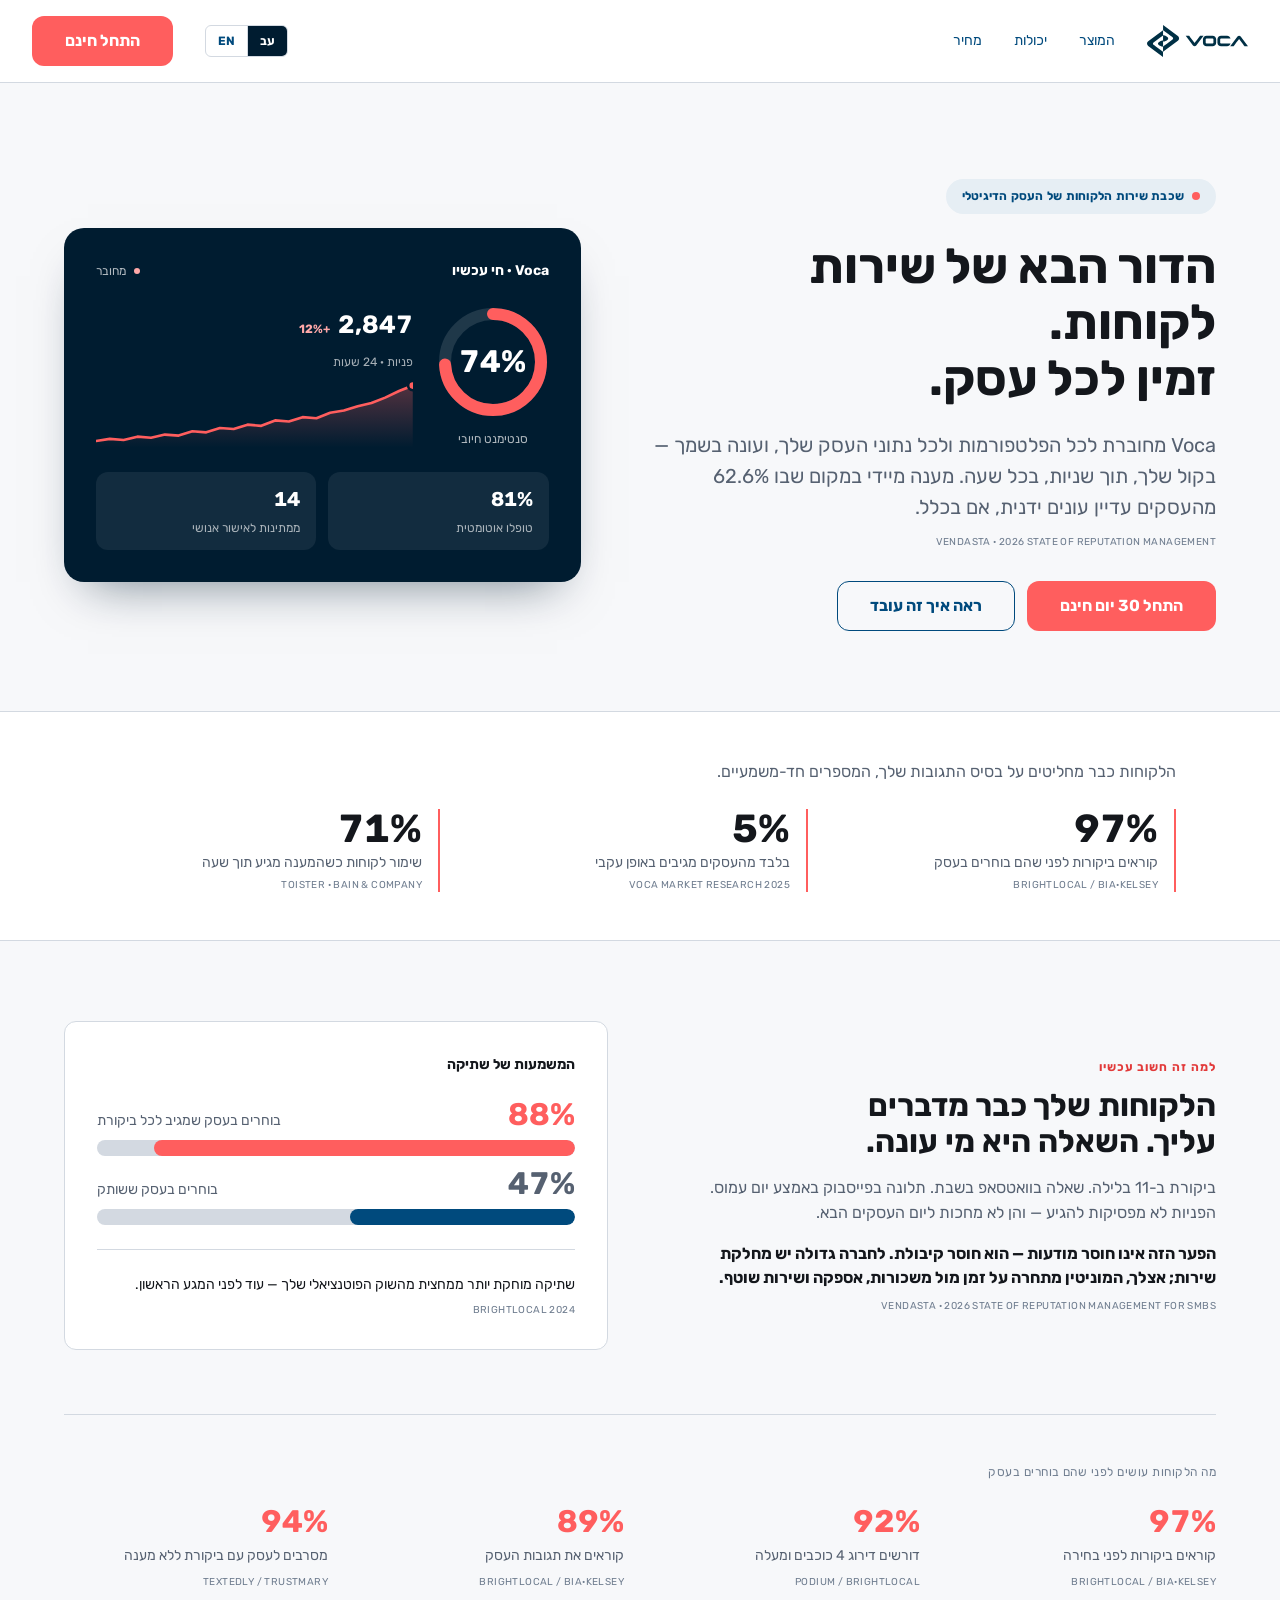
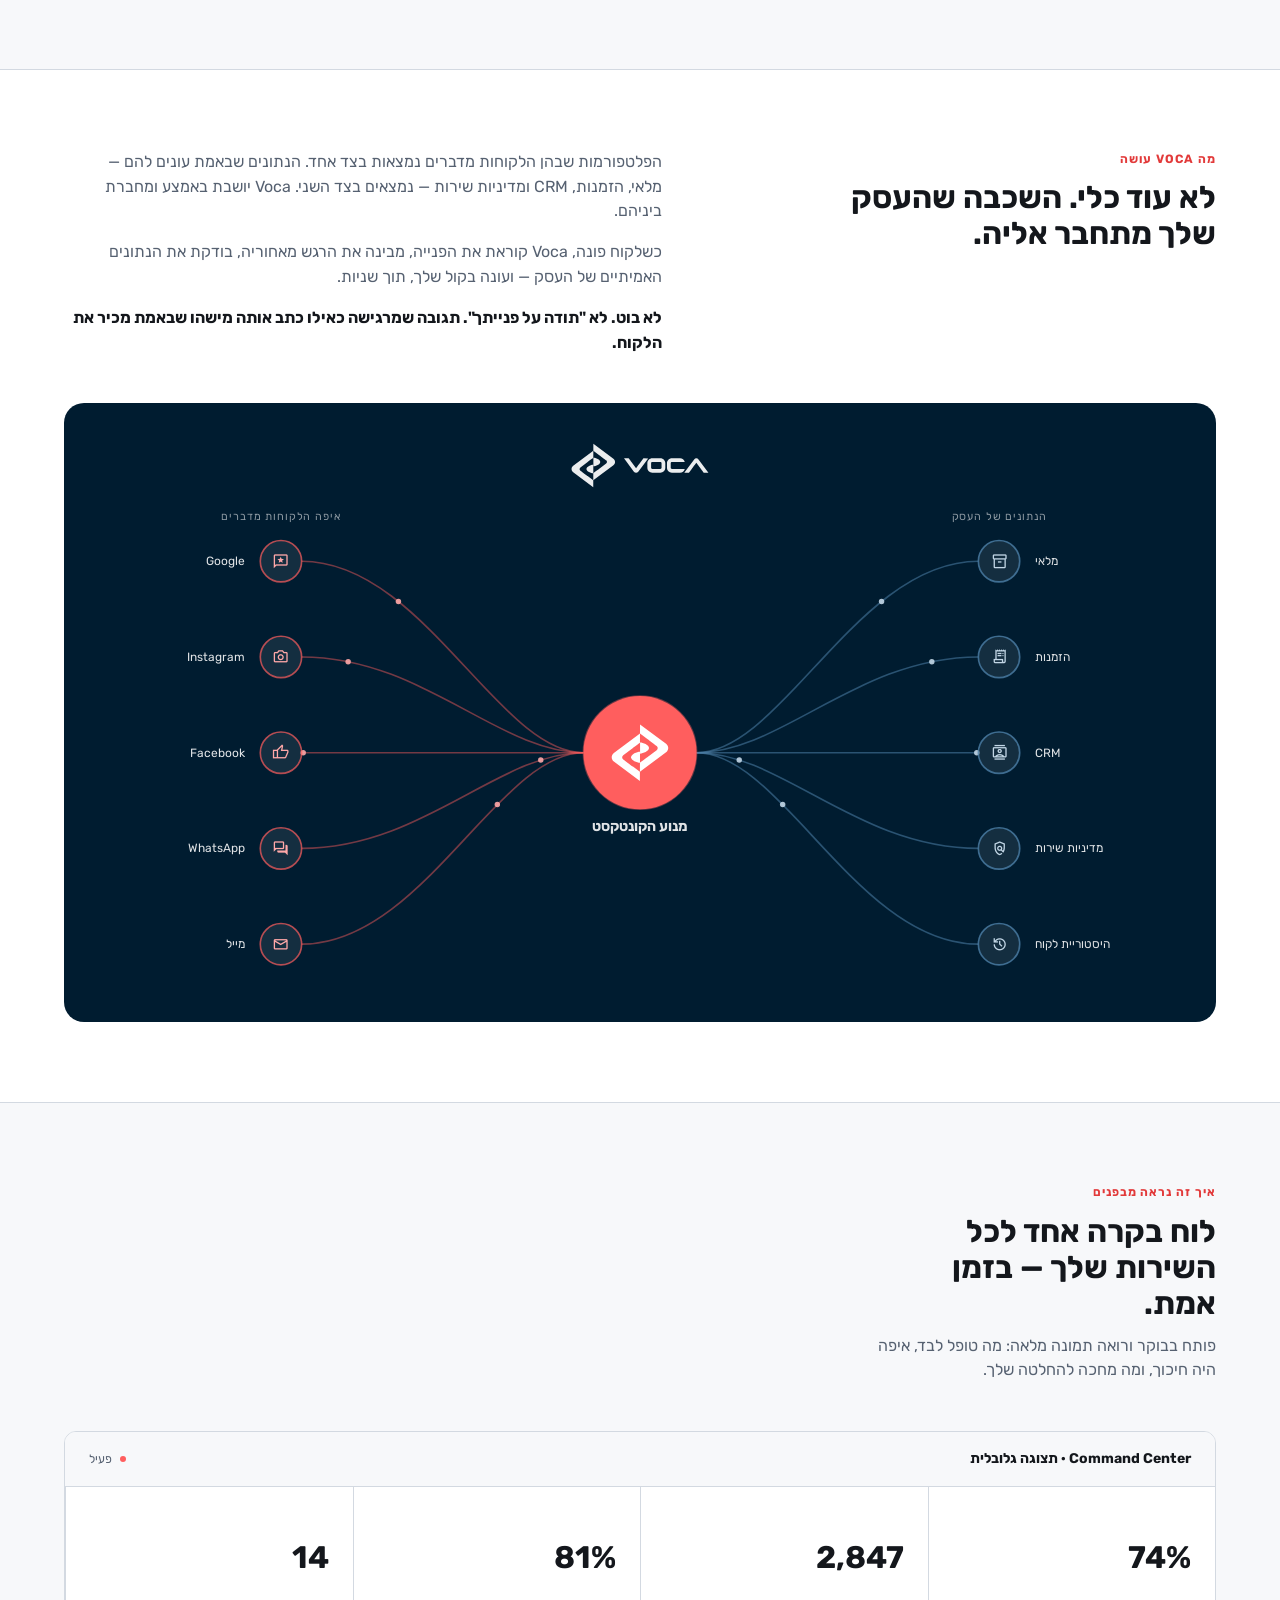
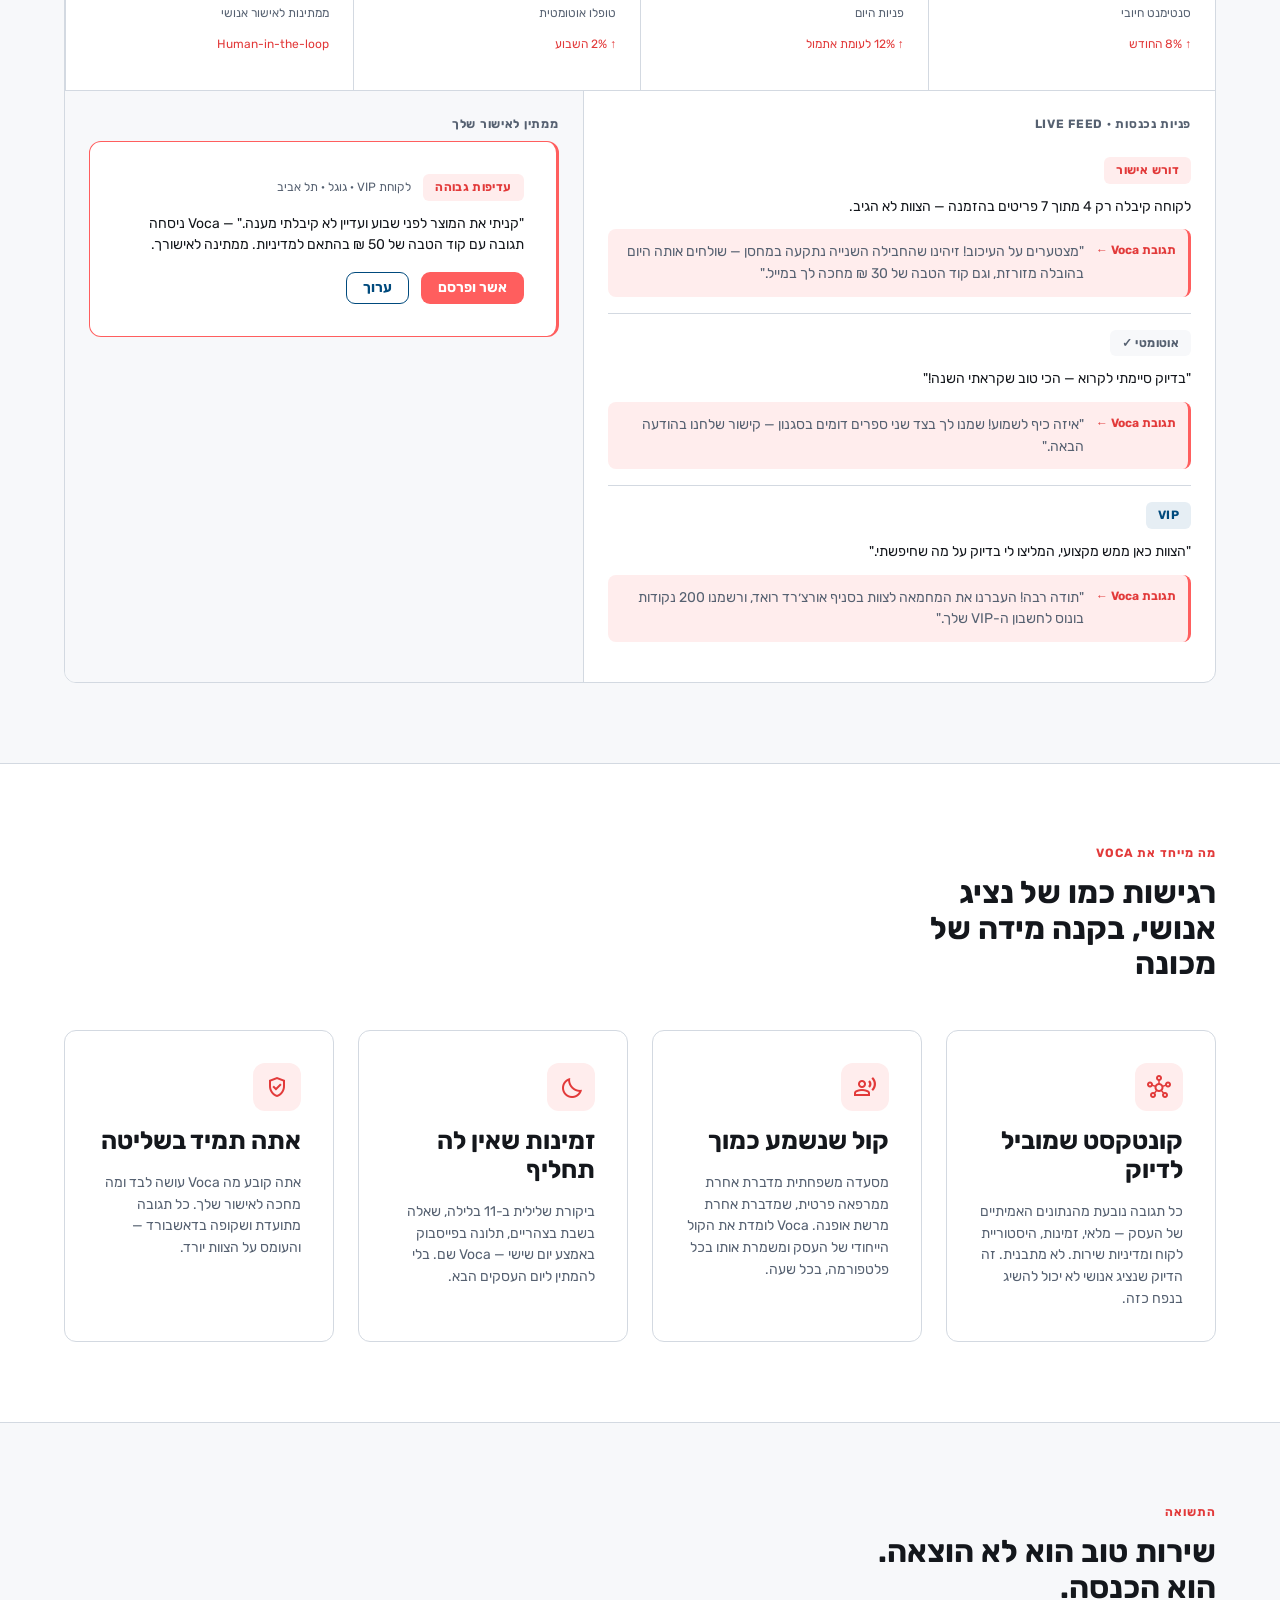
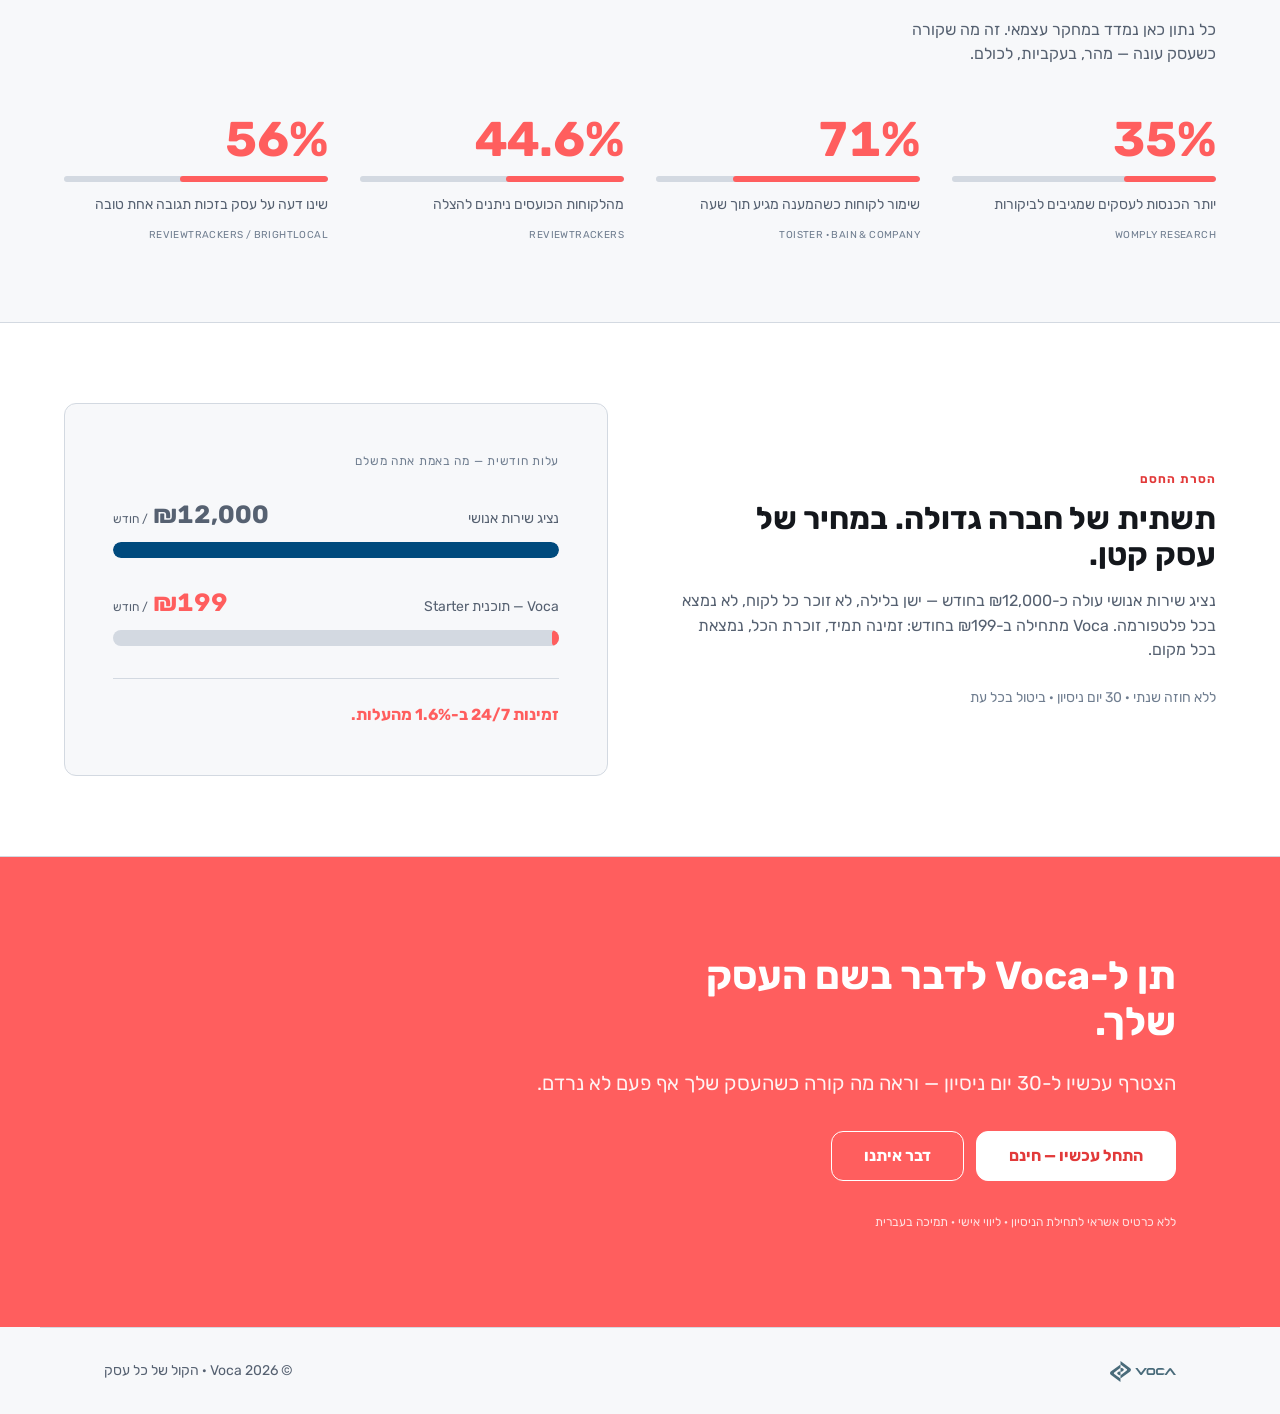
==== pages/landing.html @ 6bb87fb3 "Initial commit: Voca design system + landing page Design tokens (colors, typography, spacing), reusa" ====
<!DOCTYPE html>
<html lang="he" dir="rtl">
<head>
<meta charset="utf-8">
<meta name="viewport" content="width=device-width, initial-scale=1">
<title>Voca — הדור הבא של שירות לקוחות</title>
<meta name="description" content="Voca מתחברת לכל פלטפורמה שבה הלקוחות שלך מדברים ולכל נתוני העסק, ועונה בשמך - בקול שלך, תוך שניות, בכל שעה.">
<link rel="preconnect" href="https://fonts.googleapis.com">
<link rel="preconnect" href="https://fonts.gstatic.com" crossorigin>
<link rel="stylesheet" href="https://fonts.googleapis.com/css2?family=Rubik:wght@400;700&display=swap">
<link rel="stylesheet" href="https://fonts.googleapis.com/css2?family=Material+Symbols+Outlined:opsz,wght,FILL,GRAD@24,400,0,0&display=swap">
<link rel="stylesheet" href="../tokens/colors.css">
<link rel="stylesheet" href="../tokens/typography.css">
<link rel="stylesheet" href="../tokens/spacing.css">
<link rel="stylesheet" href="../components/buttons.css">
<link rel="stylesheet" href="../components/cards.css">
<link rel="stylesheet" href="../components/nav.css">
<link rel="stylesheet" href="../components/charts.css">
<link rel="stylesheet" href="landing.css">
</head>
<body>
<!-- Voca landing — built on voca-design-system tokens + charts -->
<header class="site-header">
  <nav class="site-nav">
    <a class="site-nav-logo" href="#top">
      <img src="../assets/logo/Voca_logo_DeepBluemdpi.svg" alt="Voca">
    </a>
    <button type="button" class="site-nav-toggle" id="navToggle" aria-label="menu" aria-expanded="false">
      <span></span><span></span><span></span>
    </button>
    <div class="site-nav-links" id="navLinks">
      <a href="#solution" data-i18n="nav.product"></a>
      <a href="#capabilities" data-i18n="nav.capabilities"></a>
      <a href="#pricing" data-i18n="nav.pricing"></a>
    </div>
    <div class="lang-switch">
      <button type="button" data-lang="he">עב</button>
      <button type="button" data-lang="en">EN</button>
    </div>
    <button type="button" class="btn btn--primary" id="navCtaBtn" data-i18n="nav.cta"></button>
  </nav>
</header>

<main id="top">

  <!-- ===== Hero ===== -->
  <section class="hero">
    <div class="hero-inner">
      <div class="hero-copy">
        <span class="badge-pill" data-i18n="hero.badge"></span>
        <h1><span data-i18n="hero.line1"></span><span data-i18n="hero.line2"></span></h1>
        <p data-i18n="hero.sub"></p>
        <span class="source" data-i18n="hero.subSource"></span>
        <div class="actions">
          <button type="button" class="btn btn--primary" id="openModalBtn" data-i18n="hero.primaryCta"></button>
          <button type="button" class="btn btn--tertiary" data-i18n="hero.secondaryCta"></button>
        </div>
      </div>
      <div class="hero-panel on-inverse" id="heroPanel"></div>
    </div>
  </section>

  <!-- ===== Trust strip ===== -->
  <section class="trust">
    <div class="trust-inner">
      <p class="trust-title" data-i18n="trust.title"></p>
      <div class="trust-grid" id="trustGrid"></div>
    </div>
  </section>

  <!-- ===== Problem ===== -->
  <section class="section reveal">
    <div class="section-inner">
      <div class="problem-top">
        <div class="problem-copy">
          <span class="kicker" data-i18n="problem.kicker"></span>
          <h2 data-i18n="problem.title"></h2>
          <p data-i18n="problem.body1"></p>
          <p class="text-emphasis" data-i18n="problem.body2"></p>
          <span class="source" data-i18n="problem.body2Source"></span>
        </div>
        <div class="gap-card" id="gapCard"></div>
      </div>
      <div class="problem-stats">
        <p class="chart-caption" data-i18n="problem.statsTitle"></p>
        <div class="problem-stats-grid" id="problemBars"></div>
      </div>
    </div>
  </section>

  <!-- ===== Solution ===== -->
  <section class="section section--surface reveal" id="solution">
    <div class="section-inner">
      <div class="solution-top">
        <div>
          <span class="kicker" data-i18n="solution.kicker"></span>
          <h2 data-i18n="solution.title"></h2>
        </div>
        <div class="solution-copy">
          <p data-i18n="solution.body1"></p>
          <p data-i18n="solution.body2"></p>
          <p class="text-emphasis" data-i18n="solution.body3"></p>
        </div>
      </div>
      <div class="nodegraph" id="nodeGraph"></div>
    </div>
  </section>

  <!-- ===== Dashboard ===== -->
  <section class="section reveal" id="dashboard">
    <div class="section-inner">
      <div class="section-head">
        <span class="kicker" data-i18n="dashboard.kicker"></span>
        <h2 data-i18n="dashboard.title"></h2>
        <p data-i18n="dashboard.body"></p>
      </div>

      <div class="card dash-panel">
        <div class="dash-head">
          <span class="dash-head-title" data-i18n="dashboard.panelTitle"></span>
          <span class="live"><span class="live-dot"></span><span data-i18n="dashboard.liveTag"></span></span>
        </div>

        <div class="dash-metrics" id="dashMetrics"></div>

        <div class="dash-cols">
          <div class="dash-feed">
            <p class="card-label" data-i18n="dashboard.feedLabel"></p>
            <div id="dashFeedItems"></div>
          </div>
          <div class="dash-queue">
            <p class="card-label" data-i18n="dashboard.queueLabel"></p>
            <div id="dashQueue"></div>
          </div>
        </div>
      </div>
    </div>
  </section>

  <!-- ===== Capabilities ===== -->
  <section class="section section--surface reveal" id="capabilities">
    <div class="section-inner">
      <div class="section-head">
        <span class="kicker" data-i18n="capabilities.kicker"></span>
        <h2 data-i18n="capabilities.title"></h2>
      </div>
      <div class="feature-grid" id="featureCards"></div>
    </div>
  </section>

  <!-- ===== Proof ===== -->
  <section class="section reveal">
    <div class="section-inner">
      <div class="section-head">
        <span class="kicker" data-i18n="proof.kicker"></span>
        <h2 data-i18n="proof.title"></h2>
        <p data-i18n="proof.body"></p>
      </div>
      <div class="proof-grid" id="proofGrid"></div>
    </div>
  </section>

  <!-- ===== Pricing ===== -->
  <section class="section section--surface reveal" id="pricing">
    <div class="section-inner pricing-grid">
      <div class="pricing-copy">
        <span class="kicker" data-i18n="pricing.kicker"></span>
        <h2 data-i18n="pricing.title"></h2>
        <p data-i18n="pricing.body"></p>
        <p class="terms" data-i18n="pricing.terms"></p>
      </div>
      <div class="cost-card">
        <p class="cost-card-title" data-i18n="pricing.costTitle"></p>
        <div class="cost-chart" id="costBars"></div>
        <p class="cost-ratio" data-i18n="pricing.ratioNote"></p>
      </div>
    </div>
  </section>

  <!-- ===== Final CTA ===== -->
  <section class="final-cta">
    <div class="final-cta-inner">
      <h2 data-i18n="cta.title"></h2>
      <p data-i18n="cta.sub"></p>
      <div class="actions">
        <button type="button" class="btn btn--on-accent" id="finalCtaBtn" data-i18n="cta.primaryCta"></button>
        <button type="button" class="btn btn--on-accent-ghost" data-i18n="cta.secondaryCta"></button>
      </div>
      <p class="trust-line" data-i18n="cta.trust"></p>
    </div>
  </section>

</main>

<footer class="site-footer">
  <img src="../assets/logo/Voca_logo_DeepBluemdpi.svg" alt="Voca">
  <span data-i18n="footer"></span>
</footer>

<div class="modal-overlay" id="modalOverlay">
  <div class="modal">
    <button type="button" class="modal-close" id="modalCloseBtn" aria-label="close">✕</button>
    <div class="step step-form">
      <h3 data-i18n="modal.title"></h3>
      <p data-i18n="modal.sub"></p>
      <form id="modalForm">
        <div class="field">
          <label for="leadName" data-i18n="modal.nameLabel"></label>
          <input class="input" id="leadName" type="text" required>
        </div>
        <div class="field">
          <label for="leadPhone" data-i18n="modal.phoneLabel"></label>
          <input class="input" id="leadPhone" type="tel" required>
        </div>
        <div class="field">
          <label for="leadEmail" data-i18n="modal.emailLabel"></label>
          <input class="input" id="leadEmail" type="email">
        </div>
        <button type="submit" class="btn btn--primary" data-i18n="modal.submit"></button>
      </form>
    </div>
    <div class="step step-thanks hidden">
      <h3 data-i18n="modal.thanksTitle"></h3>
      <p data-i18n="modal.thanksBody"></p>
    </div>
  </div>
</div>

<script src="content.js"></script>
<script src="app.js"></script>
</body>
</html>
---- tokens/colors.css ----
/* ==========================================================================
   Voca Design System — Color tokens
   60% Neutral/Background · 30% Navy (brand/structure) · 10% Coral (accent/energy)

   Iron rule: navy and coral never carry equal visual weight in one section.
   If navy dominates a section, coral appears only as isolated CTA points
   (button, icon, single highlight) — never a 50/50 split.

   Primitives (below) are the only place raw hex values may live.
   Every component/page file must reference semantic tokens only.
   ========================================================================== */

:root {
  /* ---- Neutral primitives (base #E6EAF0) ---- */
  --neutral-0:   #FFFFFF;
  --neutral-50:  #F7F8FA;
  --neutral-100: #E6EAF0;
  --neutral-200: #D3D9E1;
  --neutral-300: #B7C0CC;
  --neutral-400: #93A0B0;
  --neutral-500: #707E90;
  --neutral-600: #566171;
  --neutral-700: #3F4854;
  --neutral-800: #292F38;
  --neutral-900: #14171C;

  /* ---- Navy primitives (base #004A7D) ---- */
  --navy-50:  #E6EEF4;
  --navy-100: #C2D6E5;
  --navy-300: #4D80A8;
  --navy-500: #004A7D;
  --navy-700: #003357;
  --navy-900: #001C30;

  /* ---- Coral primitives (base #FF5E5E, light #FFA8A8) ---- */
  --coral-50:  #FFEDED;
  --coral-100: #FFD6D6;
  --coral-300: #FFA8A8;
  --coral-500: #FF5E5E;
  --coral-700: #E23A3A;
  --coral-900: #A31F1F;

  /* ---- Success primitives ---- */
  --success-100: #DFF5E3;
  --success-500: #2FA84B;
  --success-700: #1B6B2F;

  /* ---- Warning primitives ---- */
  --warning-100: #FFF3D6;
  --warning-500: #E0A519;
  --warning-700: #8F660D;

  /* ================= Semantic tokens ================= */

  /* Backgrounds */
  --bg-page:            var(--neutral-50);
  --bg-surface:          var(--neutral-0);
  --bg-inverse:          var(--navy-900);
  --bg-accent:           var(--coral-500);
  --bg-accent-subtle:    var(--coral-50);

  /* Text */
  --text-primary:        var(--neutral-900);
  --text-secondary:      var(--neutral-600);
  --text-brand:          var(--navy-500);
  --text-on-accent:      var(--neutral-0);
  --text-on-brand:       var(--neutral-0);

  /* Borders */
  --border-default:      var(--neutral-200);
  --border-strong:       var(--neutral-300);
  --border-focus:        var(--coral-500);

  /* Buttons */
  --btn-primary-bg:       var(--coral-500);
  --btn-primary-bg-hover: var(--coral-700);
  --btn-primary-text:     var(--neutral-0);

  --btn-secondary-bg:       var(--navy-500);
  --btn-secondary-bg-hover: var(--navy-700);
  --btn-secondary-text:     var(--neutral-0);

  --btn-tertiary-border: var(--navy-500);
  --btn-tertiary-text:   var(--navy-500);

  /* Links */
  --link-color:        var(--navy-500);
  --link-color-hover:  var(--coral-500);

  /* System states */
  --state-success-bg:   var(--success-100);
  --state-success-text: var(--success-700);
  --state-warning-bg:   var(--warning-100);
  --state-warning-text: var(--warning-700);
  --state-danger-bg:    var(--coral-50);
  --state-danger-text:  var(--coral-900);

  /* ---- Data-viz ----
     Charts on this page follow the dataviz method: coral is the primary data
     hue, navy the comparison hue (CVD-safe pair, ΔE 56), neutral tracks behind.
     Every data mark is direct-labeled — never color alone. */
  --data-primary:       var(--coral-500);   /* main magnitude/series-1 */
  --data-primary-soft:  var(--coral-300);   /* secondary shade of primary */
  --data-secondary:     var(--navy-500);    /* comparison / series-2 */
  --data-positive:      var(--success-500); /* good-state marks */
  --data-track:         var(--neutral-200); /* empty part of bars/gauges on light */
  --data-grid:          var(--neutral-200); /* gridlines / axis rules */
  --data-axis-text:     var(--neutral-500); /* axis + tick labels */

  /* On the dark (navy-900) dashboard/inverse surfaces */
  --data-track-on-inverse: color-mix(in srgb, var(--neutral-0) 12%, transparent);
  --data-grid-on-inverse:  color-mix(in srgb, var(--neutral-0) 12%, transparent);
  --data-axis-on-inverse:  color-mix(in srgb, var(--neutral-0) 55%, transparent);
}
---- tokens/typography.css ----
/* ==========================================================================
   Voca Design System — Typography tokens

   Font: Rubik — loaded from Google Fonts in <head> of every page
   (see pages/landing.html). One family for Hebrew and English both.

   Weights: 400 (regular) and 700 (bold) only. Never 100/300/500/600/900 —
   that restraint is part of Voca's precise, uncluttered identity.
   ========================================================================== */

:root {
  --font-family-base: 'Rubik', sans-serif;

  --text-2xs:  0.625rem;   /* 10px — source citations only (see .source) */
  --text-xs:   0.75rem;    /* 12px — labels, captions */
  --text-sm:   0.875rem;   /* 14px — secondary body */
  --text-base: 1rem;       /* 16px — primary body */
  --text-lg:   1.25rem;    /* 20px — lead paragraph */
  --text-xl:   1.5625rem;  /* 25px — H3 */
  --text-2xl:  1.95rem;    /* 31px — H2 */
  --text-3xl:  2.45rem;    /* 39px — H1 */
  --text-4xl:  3.05rem;    /* 49px — Hero */

  --leading-tight:  1.15;  /* headings */
  --leading-normal: 1.55;  /* body */
}

/* Mobile — sizes shrink, proportions stay */
@media (max-width: 767px) {
  :root {
    --text-3xl: 2rem;
    --text-4xl: 2.4rem;
    --text-2xl: 1.65rem;
  }
}

body {
  font-family: var(--font-family-base);
  font-weight: 400;
  font-size: var(--text-base);
  line-height: var(--leading-normal);
}

h1, h2, h3, h4 {
  font-family: var(--font-family-base);
  font-weight: 700;
  line-height: var(--leading-tight);
  margin: 0;
}

/* Bold reserved for headings + isolated emphasis points — never full paragraphs */
strong, .text-emphasis {
  font-weight: 700;
}

/* Source citations — always this class, never inline styling.
   Deliberately much smaller and lighter than body copy so a citation can never
   be mistaken for running text. Every statistic on the site carries one. */
.source {
  display: block;
  font-size: var(--text-2xs);
  line-height: 1.4;
  letter-spacing: 0.04em;
  text-transform: uppercase;
  color: var(--data-axis-text);
  font-weight: 400;
}
.source--on-inverse { color: color-mix(in srgb, var(--text-on-brand) 45%, transparent); }
---- tokens/spacing.css ----
/* ==========================================================================
   Voca Design System — Spacing & layout tokens (8px base scale)
   ========================================================================== */

:root {
  /* Primitives */
  --space-1: 0.25rem;  /* 4px */
  --space-2: 0.5rem;   /* 8px */
  --space-3: 0.75rem;  /* 12px */
  --space-4: 1rem;     /* 16px */
  --space-5: 1.5rem;   /* 24px */
  --space-6: 2rem;     /* 32px */
  --space-7: 3rem;     /* 48px */
  --space-8:  4rem;    /* 64px */
  --space-9:  5rem;    /* 80px */
  --space-10: 6rem;    /* 96px */

  /* Semantic */
  --space-xs: var(--space-2);
  --space-sm: var(--space-3);
  --space-md: var(--space-5);
  --space-lg: var(--space-7);
  --space-xl: var(--space-9);
  --space-2xl: var(--space-10);

  --container-max: 1200px;
  --radius-default: 12px; /* soft rounded corners — part of the "young", non-aggressive identity */
  --radius-sm: 8px;       /* chips, inputs, small controls */
  --radius-lg: 20px;      /* large feature/dashboard panels */
}

/* Breakpoints: Mobile ≤767px · Tablet 768–991px · Desktop ≥992px */
@media (max-width: 767px) {
  :root {
    --space-md:  var(--space-4);
    --space-lg:  var(--space-5);
    --space-xl:  var(--space-6);
    --space-2xl: var(--space-7);
  }
}
---- components/buttons.css ----
/* ==========================================================================
   Voca Design System — Buttons
   Primary (coral) is the single point of visual pull per section — never
   more than one primary CTA competing for attention in the same view.
   ========================================================================== */

.btn {
  display: inline-flex;
  align-items: center;
  justify-content: center;
  gap: var(--space-2);
  font-family: var(--font-family-base);
  font-weight: 700;
  font-size: var(--text-base);
  line-height: 1;
  padding: var(--space-4) var(--space-6);
  border-radius: var(--radius-default);
  border: 1px solid transparent;
  cursor: pointer;
  text-decoration: none;
  transition: background-color 0.15s ease, color 0.15s ease, border-color 0.15s ease, transform 0.1s ease;
}

.btn:active {
  transform: translateY(1px);
}

.btn:focus-visible {
  outline: 2px solid var(--border-focus);
  outline-offset: 2px;
}

.btn--primary {
  background: var(--btn-primary-bg);
  color: var(--btn-primary-text);
}
.btn--primary:hover {
  background: var(--btn-primary-bg-hover);
}

.btn--secondary {
  background: var(--btn-secondary-bg);
  color: var(--btn-secondary-text);
}
.btn--secondary:hover {
  background: var(--btn-secondary-bg-hover);
}

.btn--tertiary {
  background: transparent;
  color: var(--btn-tertiary-text);
  border-color: var(--btn-tertiary-border);
}
.btn--tertiary:hover {
  background: var(--bg-page);
}

/* On dark/inverse backgrounds (e.g. the closing CTA band) */
.btn--on-accent {
  background: var(--bg-surface);
  color: var(--btn-primary-bg-hover);
  border-color: var(--bg-surface);
}
.btn--on-accent:hover {
  background: var(--bg-page);
}
.btn--on-accent-ghost {
  background: transparent;
  color: var(--text-on-accent);
  border-color: var(--text-on-accent);
}
.btn--on-accent-ghost:hover {
  background: color-mix(in srgb, var(--text-on-accent) 12%, transparent);
}

.btn--sm {
  padding: var(--space-2) var(--space-4);
  font-size: var(--text-sm);
  border-radius: calc(var(--radius-default) * 0.75);
}
---- components/cards.css ----
/* ==========================================================================
   Voca Design System — Cards
   ========================================================================== */

.card {
  background: var(--bg-surface);
  border: 1px solid var(--border-default);
  border-radius: var(--radius-default);
  padding: var(--space-6);
}

/* Neutral surface block (e.g. stat panels) — 60% base color, no border */
.card--muted {
  background: var(--bg-page);
  border-color: transparent;
}

/* Dark/inverse card — navy background, white text (structural/brand moments) */
.card--inverse {
  background: var(--bg-inverse);
  border-color: var(--bg-inverse);
  color: var(--text-on-brand);
}
.card--inverse .card-label {
  color: color-mix(in srgb, var(--text-on-brand) 65%, transparent);
}

/* Accent-bordered card — used sparingly to flag one item needing attention */
.card--accent {
  border-color: var(--bg-accent);
  border-inline-start-width: 3px;
}

.card--hover {
  transition: border-color 0.15s ease, transform 0.15s ease;
}
.card--hover:hover {
  border-color: var(--border-strong);
  transform: translateY(-2px);
}

.card-label {
  display: block;
  font-size: var(--text-xs);
  letter-spacing: 0.06em;
  text-transform: uppercase;
  font-weight: 700;
  color: var(--text-secondary);
  margin: 0 0 var(--space-2);
}

/* Stat block — big number + short label, used in problem/proof sections */
.stat {
  display: flex;
  flex-direction: column;
  gap: var(--space-1);
}
.stat-number {
  font-family: var(--font-family-base);
  font-weight: 700;
  font-size: var(--text-4xl);
  color: var(--text-primary);
  line-height: 1;
}
.stat-number--accent {
  color: var(--bg-accent);
}
.stat-label {
  font-size: var(--text-xs);
  color: var(--text-secondary);
}

/* Feature card — icon + title + body, used in the capabilities grid.
   Icons are Google Material Symbols (font loaded in the page <head>). */
.feature-card {
  background: var(--bg-surface);
  border: 1px solid var(--border-default);
  border-radius: var(--radius-default);
  padding: var(--space-6);
  display: flex;
  flex-direction: column;
  gap: var(--space-4);
  transition: border-color 0.15s ease, transform 0.15s ease;
}
.feature-card:hover { border-color: var(--border-strong); transform: translateY(-2px); }
.feature-card-icon {
  display: inline-grid;
  place-items: center;
  width: 48px;
  height: 48px;
  border-radius: var(--radius-default);
  background: var(--bg-accent-subtle);
  color: var(--coral-700);
  flex: none;
}
.feature-card-icon .material-symbols-outlined { font-size: 24px; }
.feature-card h3 { font-size: var(--text-xl); }
.feature-card p { font-size: var(--text-sm); color: var(--text-secondary); margin: 0; }

.material-symbols-outlined {
  font-variation-settings: 'FILL' 0, 'wght' 400, 'GRAD' 0, 'opsz' 24;
  line-height: 1;
  user-select: none;
}

/* Feature row — numbered list item used in the capabilities section */
.feature-row {
  display: grid;
  grid-template-columns: minmax(56px, 96px) minmax(0, 280px) minmax(0, 1fr);
  gap: var(--space-5);
  align-items: baseline;
  padding: var(--space-5) 0;
  border-top: 1px solid var(--border-default);
}
.feature-row-num {
  font-family: var(--font-family-base);
  font-weight: 700;
  font-size: var(--text-sm);
  color: var(--bg-accent);
  margin: 0;
}
.feature-row h3 {
  font-size: var(--text-xl);
}
.feature-row p {
  font-size: var(--text-sm);
  color: var(--text-secondary);
  margin: 0;
  max-width: 52ch;
}

@media (max-width: 767px) {
  .feature-row {
    grid-template-columns: 1fr;
    gap: var(--space-2);
  }
}

/* Badges — status/priority tags used inside feed and queue items */
.badge {
  display: inline-flex;
  align-items: center;
  font-size: var(--text-xs);
  font-weight: 700;
  letter-spacing: 0.03em;
  padding: var(--space-1) var(--space-3);
  border-radius: calc(var(--radius-default) * 0.5);
  background: var(--bg-page);
  color: var(--text-secondary);
}
.badge--accent {
  background: var(--bg-accent-subtle);
  color: var(--coral-700);
}
.badge--brand {
  background: var(--navy-50);
  color: var(--text-brand);
}
.badge--on-inverse {
  background: color-mix(in srgb, var(--text-on-brand) 14%, transparent);
  color: var(--text-on-brand);
}

/* Pricing comparison card */
.price-card {
  padding: var(--space-6);
  border: 1px solid var(--border-default);
  border-radius: var(--radius-default);
}
.price-card .price-value {
  font-family: var(--font-family-base);
  font-weight: 700;
  font-size: var(--text-3xl);
  margin: var(--space-3) 0;
}
.price-card .price-note {
  font-size: var(--text-sm);
  color: var(--text-secondary);
}
---- components/nav.css ----
/* ==========================================================================
   Voca Design System — Nav
   ========================================================================== */

/* The <header> carries the sticky, not .site-nav — a sticky element can only
   travel inside its parent, and <header> is exactly the nav's height, so
   sticking the nav itself would pin it to nowhere. Note: `overflow` on <body>
   would also silently break this. */
.site-header {
  position: sticky;
  top: 0;
  z-index: 20;
}

.site-nav {
  display: flex;
  align-items: center;
  gap: var(--space-6);
  padding: var(--space-4) var(--space-6);
  background: var(--bg-surface);
  border-bottom: 1px solid var(--border-default);
}

.site-nav-logo img {
  display: block;
  height: 32px; /* +15% over the original 28px */
  width: auto;
}

.site-nav-links {
  display: flex;
  gap: var(--space-6);
  margin-inline-end: auto;
}
.site-nav-links a {
  color: var(--link-color);
  text-decoration: none;
  font-size: var(--text-sm);
}
.site-nav-links a:hover {
  color: var(--link-color-hover);
}

.lang-switch {
  display: inline-flex;
  overflow: hidden;
  border: 1px solid var(--border-default);
  border-radius: calc(var(--radius-default) * 0.5);
  flex: none;
}
.lang-switch button {
  padding: var(--space-2) var(--space-3);
  font-size: var(--text-xs);
  font-weight: 700;
  border: 0;
  cursor: pointer;
  background: transparent;
  color: var(--text-brand);
}
.lang-switch button.active {
  background: var(--bg-inverse);
  color: var(--text-on-brand);
}
.lang-switch button + button {
  border-inline-start: 1px solid var(--border-default);
}

.site-nav-toggle {
  display: none;
  background: transparent;
  border: 0;
  cursor: pointer;
  padding: var(--space-2);
  margin-inline-end: auto;
}
.site-nav-toggle span {
  display: block;
  width: 22px;
  height: 2px;
  background: var(--text-brand);
  margin: 4px 0;
}

@media (max-width: 767px) {
  .site-nav-links {
    position: absolute;
    inset-inline: 0;
    top: 100%;
    flex-direction: column;
    gap: 0;
    background: var(--bg-surface);
    border-bottom: 1px solid var(--border-default);
    padding: var(--space-2) var(--space-6);
    display: none;
  }
  .site-nav-links.is-open {
    display: flex;
  }
  .site-nav-links a {
    padding: var(--space-3) 0;
    border-top: 1px solid var(--border-default);
  }
  .site-nav-links a:first-child {
    border-top: 0;
  }
  .site-nav-toggle {
    display: block;
  }
  .site-nav .btn {
    display: none;
  }
}
---- components/charts.css ----
/* ==========================================================================
   Voca Design System — Data-viz components
   The graphic language of the product dashboard, reused on the marketing page.

   Method (per the dataviz skill): coral is the primary data hue, navy the
   comparison hue (CVD-safe pair), neutral tracks behind. Marks are thin, ends
   are rounded (4px), fills sit on a 2px surface gap, and EVERY mark is
   direct-labeled — colour never carries meaning alone. Grid/axes are recessive.

   Values are passed in from app.js as inline custom properties (e.g. --pct:74);
   the `.is-drawn` class (toggled when the chart scrolls into view) animates
   marks from zero. All motion is disabled under prefers-reduced-motion.
   ========================================================================== */

/* ---------- Horizontal bar chart ---------- */
.chart {
  display: flex;
  flex-direction: column;
  gap: var(--space-4);
}
.chart-caption {
  font-size: var(--text-xs);
  letter-spacing: 0.04em;
  text-transform: uppercase;
  color: var(--data-axis-text);
  margin: 0;
}

.bar-row {
  display: grid;
  gap: var(--space-2);
}
.bar-row-head {
  display: flex;
  align-items: baseline;
  justify-content: space-between;
  gap: var(--space-3);
}
.bar-row-label {
  font-size: var(--text-sm);
  color: var(--text-primary);
}
.bar-row-value {
  font-weight: 700;
  font-size: var(--text-base);
  color: var(--text-primary);
  font-variant-numeric: tabular-nums;
  white-space: nowrap;
}
.bar-track {
  position: relative;
  height: 12px;
  border-radius: 6px;
  background: var(--data-track);
  overflow: hidden;
}
.bar-fill {
  position: absolute;
  inset-block: 0;
  inset-inline-start: 0;
  width: 0;
  border-radius: 6px;
  background: var(--data-primary);
  transition: width 1s cubic-bezier(0.22, 1, 0.36, 1);
}
.bar-fill--secondary { background: var(--data-secondary); }
.is-drawn .bar-fill { width: calc(var(--pct) * 1%); }

.bar-row-source {
  font-size: var(--text-xs);
  color: var(--data-axis-text);
}

/* ---------- Gap comparison (two large paired bars) ---------- */
.gap {
  display: flex;
  flex-direction: column;
  gap: var(--space-4);
}
.gap-pair { display: flex; flex-direction: column; gap: var(--space-3); }
.gap-bar { display: grid; gap: var(--space-2); }
.gap-bar-head {
  display: flex; align-items: baseline; justify-content: space-between; gap: var(--space-3);
}
.gap-bar-value {
  font-family: var(--font-family-base);
  font-weight: 700;
  font-size: var(--text-2xl);
  line-height: 1;
  font-variant-numeric: tabular-nums;
}
.gap-bar--high .gap-bar-value { color: var(--data-primary); }
.gap-bar--low  .gap-bar-value { color: var(--text-secondary); }
.gap-bar-label { font-size: var(--text-sm); color: var(--text-secondary); text-align: end; }
.gap-track { height: 16px; border-radius: 8px; background: var(--data-track); overflow: hidden; }
.gap-track-fill {
  height: 100%; width: 0; border-radius: 8px;
  transition: width 1.1s cubic-bezier(0.22, 1, 0.36, 1);
}
.gap-bar--high .gap-track-fill { background: var(--data-primary); }
.gap-bar--low  .gap-track-fill { background: var(--data-secondary); }
.is-drawn .gap-track-fill { width: calc(var(--pct) * 1%); }

/* ---------- Radial gauge / ring ----------
   The ring holds the number ONLY. Its label always sits below the ring
   (.gauge-figure > .gauge-caption) so the mark stays uncluttered at any size. */
.gauge-figure {
  display: inline-flex;
  flex-direction: column;
  align-items: center;
  gap: var(--space-3);
  margin: 0;
}
.gauge-caption {
  font-size: var(--text-xs);
  color: var(--text-secondary);
  text-align: center;
  max-width: 16ch;
}
.on-inverse .gauge-caption { color: color-mix(in srgb, var(--text-on-brand) 70%, transparent); }

.gauge { position: relative; display: inline-grid; place-items: center; }
.gauge svg { display: block; transform: rotate(-90deg); }
.gauge .gauge-track { fill: none; stroke: var(--data-track); }
.gauge .gauge-value {
  fill: none;
  stroke: var(--data-primary);
  stroke-linecap: round;
  /* --c (circumference) and --off (target) are set inline by app.js.
     Start fully hidden; .is-drawn animates the offset down to --off. */
  stroke-dashoffset: var(--c);
  transition: stroke-dashoffset 1.1s cubic-bezier(0.22, 1, 0.36, 1);
}
.is-drawn .gauge .gauge-value,
.gauge.is-drawn .gauge-value { stroke-dashoffset: var(--off); }
.gauge-center {
  position: absolute;
  inset: 0;
  display: grid;
  place-items: center;
  text-align: center;
}
.gauge-num {
  font-family: var(--font-family-base);
  font-weight: 700;
  font-size: var(--text-2xl);
  line-height: 1;
  color: var(--text-primary);
  font-variant-numeric: tabular-nums;
}

/* On inverse (dark) surfaces */
.on-inverse .gauge .gauge-track { stroke: var(--data-track-on-inverse); }
.on-inverse .gauge-num { color: var(--text-on-brand); }

/* ---------- Sparkline / area ---------- */
.spark { position: relative; width: 100%; }
.spark svg { display: block; width: 100%; height: auto; }
.spark-area { fill: url(#sparkFill); opacity: 0.9; }
.spark-line {
  fill: none;
  stroke: var(--data-primary);
  stroke-width: 2;
  stroke-linecap: round;
  stroke-linejoin: round;
  /* draw-on animation */
  stroke-dasharray: var(--len);
  stroke-dashoffset: var(--len);
  transition: stroke-dashoffset 1.3s ease-out;
}
.is-drawn .spark-line { stroke-dashoffset: 0; }
.spark-dot { fill: var(--data-primary); stroke: var(--bg-surface); stroke-width: 2; }
.on-inverse .spark-dot { stroke: var(--bg-inverse); }

/* ---------- Split bar (stacked, e.g. auto vs human) ---------- */
.split-bar {
  display: flex;
  height: 16px;
  border-radius: 8px;
  overflow: hidden;
  background: var(--data-track);
  gap: 2px; /* 2px surface gap between segments, per mark specs */
}
.split-seg { height: 100%; width: 0; transition: width 1s cubic-bezier(0.22, 1, 0.36, 1); }
.split-seg--primary { background: var(--data-primary); }
.split-seg--secondary { background: var(--data-secondary); }
.is-drawn .split-seg { width: var(--seg); }
.split-legend { display: flex; gap: var(--space-4); flex-wrap: wrap; margin-top: var(--space-3); }
.split-key { display: inline-flex; align-items: center; gap: var(--space-2); font-size: var(--text-xs); color: var(--text-secondary); }
.split-swatch { width: 10px; height: 10px; border-radius: 3px; flex: none; }
.split-swatch--primary { background: var(--data-primary); }
.split-swatch--secondary { background: var(--data-secondary); }

/* ---------- Stat tile with radial ring ---------- */
.stat-tile {
  display: flex;
  flex-direction: column;
  gap: var(--space-3);
}
.stat-tile-num {
  font-family: var(--font-family-base);
  font-weight: 700;
  font-size: clamp(var(--text-3xl), 5vw, var(--text-4xl));
  line-height: 1;
  color: var(--data-primary);
  font-variant-numeric: tabular-nums;
}
.stat-tile-track {
  height: 6px;
  border-radius: 3px;
  background: var(--data-track);
  overflow: hidden;
}
.stat-tile-fill {
  height: 100%;
  width: 0;
  border-radius: 3px;
  background: var(--data-primary);
  transition: width 1.1s cubic-bezier(0.22, 1, 0.36, 1);
}
.is-drawn .stat-tile-fill { width: calc(var(--pct) * 1%); }
.stat-tile-label { font-size: var(--text-sm); color: var(--text-secondary); line-height: var(--leading-normal); }
.stat-tile-source { font-size: var(--text-xs); color: var(--data-axis-text); }

/* ---------- Node graph — platforms + business data wired into the Voca brain ----------
   Says the core thing visually: Voca is not a bolt-on tool, it's the layer the
   business's channels and data both plug into. Coral = channels customers speak
   on, navy = the business's own data. Rendered as SVG by app.js. */
.nodegraph {
  background: var(--bg-inverse);
  border-radius: var(--radius-lg);
  padding: var(--space-6);
  color: var(--text-on-brand);
}
.nodegraph svg {
  display: block;
  width: 100%;
  height: auto;
  overflow: visible;
  /* Anchors must stay geometric: under dir=rtl, text-anchor start/end swap sides
     and labels would render back over their nodes. Hebrew runs still shape RTL
     correctly via bidi — only the anchor semantics are pinned here. */
  direction: ltr;
}

.ng-link {
  fill: none;
  stroke: var(--data-track-on-inverse);
  stroke-width: 1.5;
}
.ng-link--platform { stroke: color-mix(in srgb, var(--coral-500) 45%, transparent); }
.ng-link--data { stroke: color-mix(in srgb, var(--navy-300) 55%, transparent); }

/* pulse travelling along each link toward the hub (motion via SVG animateMotion,
   which app.js omits entirely under prefers-reduced-motion) */
.ng-pulse { opacity: 0.9; }
.ng-pulse--platform { fill: var(--coral-300); }
.ng-pulse--data { fill: var(--navy-100); }

.ng-node { fill: color-mix(in srgb, var(--neutral-0) 8%, transparent); stroke-width: 1.5; }
.ng-node--platform { stroke: color-mix(in srgb, var(--coral-500) 70%, transparent); }
.ng-node--data { stroke: color-mix(in srgb, var(--navy-300) 80%, transparent); }
.ng-label {
  fill: color-mix(in srgb, var(--neutral-0) 88%, transparent);
  font-family: var(--font-family-base);
  font-size: 11px;
}
.ng-icon { font-family: 'Material Symbols Outlined'; font-size: 16px; }
.ng-icon--platform { fill: var(--coral-300); }
.ng-icon--data { fill: var(--navy-100); }

.ng-hub { fill: var(--coral-500); }
.ng-hub-ring {
  fill: none;
  stroke: color-mix(in srgb, var(--coral-500) 40%, transparent);
  stroke-width: 1.5;
  transform-box: fill-box;
  transform-origin: center;
}
.is-drawn .ng-hub-ring { animation: ngHalo 3s ease-out infinite; }
@keyframes ngHalo {
  0%   { transform: scale(1); opacity: 0.9; }
  100% { transform: scale(1.5); opacity: 0; }
}
/* Full logo lockup, top-centre of the graph. */
.ng-lockup { fill: color-mix(in srgb, var(--neutral-0) 92%, transparent); }

/* The brand mark sits in the hub, knocked out white on the coral disc. */
.ng-hub-mark { fill: var(--neutral-0); }
.ng-hub-label {
  fill: color-mix(in srgb, var(--neutral-0) 88%, transparent);
  font-family: var(--font-family-base);
  font-weight: 700;
  font-size: 13px;
}
.ng-col-title {
  fill: color-mix(in srgb, var(--neutral-0) 55%, transparent);
  font-family: var(--font-family-base);
  font-size: 10px;
  letter-spacing: 0.08em;
  text-transform: uppercase;
}

@media (prefers-reduced-motion: reduce) {
  .is-drawn .ng-hub-ring { animation: none; }
}

/* ---------- Cost ratio bars (dramatic magnitude) ---------- */
.cost-chart { display: flex; flex-direction: column; gap: var(--space-6); }
.cost-bar { display: grid; gap: var(--space-3); }
.cost-bar-head { display: flex; align-items: baseline; justify-content: space-between; gap: var(--space-4); }
.cost-bar-name { font-size: var(--text-sm); color: var(--text-secondary); }
.cost-bar-amount {
  font-family: var(--font-family-base);
  font-weight: 700;
  font-size: var(--text-xl);
  line-height: 1;
  font-variant-numeric: tabular-nums;
  white-space: nowrap;
}
.cost-bar-unit { font-weight: 400; font-size: var(--text-xs); color: var(--text-secondary); }
.cost-bar--human .cost-bar-amount { color: var(--text-secondary); }
.cost-bar--voca  .cost-bar-amount { color: var(--data-primary); }
.cost-track { height: 16px; border-radius: 8px; background: var(--data-track); overflow: hidden; }
.cost-fill { height: 100%; width: 0; border-radius: 8px; min-width: 6px; transition: width 1.2s cubic-bezier(0.22, 1, 0.36, 1); }
.cost-bar--human .cost-fill { background: var(--data-secondary); }
.cost-bar--voca  .cost-fill { background: var(--data-primary); }
.is-drawn .cost-fill { width: calc(var(--pct) * 1%); }

@media (prefers-reduced-motion: reduce) {
  .bar-fill, .gap-track-fill, .gauge .gauge-value, .spark-line,
  .split-seg, .stat-tile-fill, .cost-fill {
    transition: none !important;
  }
}
---- pages/landing.css ----
/* ==========================================================================
   Voca — landing.html page layout
   Layout only. Colours, type and spacing come from tokens/ + components/.
   Spacing uses the 4/8 scale exclusively (var(--space-*) / var(--text-*)).
   ========================================================================== */

*, *::before, *::after { box-sizing: border-box; }
/* No `overflow` on body — it would break the sticky header (see nav.css). */
body { margin: 0; background: var(--bg-page); color: var(--text-primary); }
img { display: block; max-width: 100%; }
button { font-family: inherit; }
/* Anchor targets clear the sticky header */
[id] { scroll-margin-top: var(--space-9); }

/* Section shell — one padding rhythm for the whole page (64px desktop / 32 mobile),
   generous horizontal gutter clamped between two on-scale values (24 → 64). */
.section {
  padding-block: var(--space-9);
  padding-inline: clamp(var(--space-5), 5vw, var(--space-8));
}
.section-inner { max-width: var(--container-max); margin: 0 auto; }
.section--muted { background: var(--bg-page); }
.section--surface { background: var(--bg-surface); border-block: 1px solid var(--border-default); }

.kicker {
  display: block;
  font-size: var(--text-xs);
  letter-spacing: 0.08em;
  text-transform: uppercase;
  font-weight: 700;
  color: var(--coral-700);
  margin-bottom: var(--space-3);
}
.section-head { max-width: 34ch; margin-bottom: var(--space-7); }
.section-head h2 { font-size: var(--text-2xl); }
.section-head p { font-size: var(--text-base); color: var(--text-secondary); margin: var(--space-3) 0 0; }

/* ============================ Hero ============================ */
.hero {
  padding-block: var(--space-10) var(--space-9);
  padding-inline: clamp(var(--space-5), 5vw, var(--space-8));
}
.hero-inner {
  max-width: var(--container-max);
  margin: 0 auto;
  display: grid;
  grid-template-columns: minmax(0, 1.05fr) minmax(0, 0.95fr);
  gap: var(--space-8);
  align-items: center;
}
.hero-copy { max-width: 60ch; }
.badge-pill {
  display: inline-flex;
  align-items: center;
  gap: var(--space-2);
  font-size: var(--text-xs);
  font-weight: 700;
  letter-spacing: 0.02em;
  color: var(--text-brand);
  background: var(--navy-50);
  padding: var(--space-2) var(--space-4);
  border-radius: 999px;
  margin-bottom: var(--space-5);
}
.badge-pill::before {
  content: "";
  width: 8px; height: 8px; border-radius: 50%;
  background: var(--data-primary);
}
.hero h1 { font-size: var(--text-4xl); }
.hero h1 span { display: block; }
.hero-copy > p {
  font-size: var(--text-lg);
  color: var(--text-secondary);
  max-width: 54ch;
  margin: var(--space-5) 0 0;
}
.hero-copy > .source { margin-top: var(--space-3); }
.actions { display: flex; gap: var(--space-3); flex-wrap: wrap; margin-top: var(--space-6); }

/* Hero mini command-center */
.hero-panel {
  background: var(--bg-inverse);
  color: var(--text-on-brand);
  border-radius: var(--radius-lg);
  padding: var(--space-6);
  display: flex;
  flex-direction: column;
  gap: var(--space-5);
  box-shadow: 0 24px 48px -24px color-mix(in srgb, var(--navy-900) 55%, transparent);
}
.hero-panel-head { display: flex; align-items: center; justify-content: space-between; }
.hero-panel-title { font-size: var(--text-sm); font-weight: 700; }
.hero-panel-status {
  display: inline-flex; align-items: center; gap: var(--space-2);
  font-size: var(--text-xs);
  color: color-mix(in srgb, var(--text-on-brand) 70%, transparent);
}
.hero-panel-grid { display: grid; grid-template-columns: auto 1fr; gap: var(--space-5); align-items: center; }
.hero-spark-block { display: flex; flex-direction: column; gap: var(--space-2); min-width: 0; }
.hero-spark-top { display: flex; align-items: baseline; gap: var(--space-2); }
.hero-spark-value { font-size: var(--text-xl); font-weight: 700; font-variant-numeric: tabular-nums; }
.hero-spark-delta { font-size: var(--text-xs); color: var(--coral-300); font-weight: 700; }
.hero-spark-label { font-size: var(--text-xs); color: color-mix(in srgb, var(--text-on-brand) 65%, transparent); }
.hero-chips { display: grid; grid-template-columns: 1fr 1fr; gap: var(--space-3); }
.hero-chip {
  background: color-mix(in srgb, var(--text-on-brand) 7%, transparent);
  border-radius: var(--radius-default);
  padding: var(--space-3) var(--space-4);
}
.hero-chip-value { font-size: var(--text-lg); font-weight: 700; font-variant-numeric: tabular-nums; }
.hero-chip-label { font-size: var(--text-xs); color: color-mix(in srgb, var(--text-on-brand) 65%, transparent); margin-top: var(--space-1); }

@media (max-width: 991px) {
  .hero-inner { grid-template-columns: 1fr; gap: var(--space-7); }
  .hero-panel { order: 2; }
}

/* ============================ Trust strip ============================ */
.trust { background: var(--bg-surface); border-block: 1px solid var(--border-default); }
.trust-inner {
  max-width: var(--container-max);
  margin: 0 auto;
  padding: var(--space-7) clamp(var(--space-5), 5vw, var(--space-8));
}
.trust-title { font-size: var(--text-base); color: var(--text-secondary); margin: 0 0 var(--space-5); }
.trust-grid { display: grid; grid-template-columns: repeat(3, 1fr); gap: var(--space-6); }
.trust-item { display: flex; flex-direction: column; gap: var(--space-1); padding-inline-start: var(--space-4); border-inline-start: 2px solid var(--data-primary); }
.trust-value { font-size: var(--text-3xl); font-weight: 700; color: var(--text-primary); font-variant-numeric: tabular-nums; line-height: 1; }
.trust-label { font-size: var(--text-sm); color: var(--text-secondary); }
.trust-source { font-size: var(--text-xs); color: var(--data-axis-text); }
@media (max-width: 767px) { .trust-grid { grid-template-columns: 1fr; gap: var(--space-4); } }

/* ============================ Problem ============================
   Balanced composition: argument + the single punchline stat (the 88/47 gap)
   share the top row; the four supporting stats sit in an even row beneath.
   (Four near-identical bars read as noise — as a row of figures they scan.) */
.problem-top {
  display: grid;
  grid-template-columns: minmax(0, 1fr) minmax(0, 1fr);
  gap: var(--space-8);
  align-items: center;
}
.problem-copy h2 { font-size: var(--text-2xl); margin-bottom: var(--space-4); max-width: 20ch; }
.problem-copy p { font-size: var(--text-base); color: var(--text-secondary); max-width: 54ch; margin: 0 0 var(--space-4); }
.problem-copy p.text-emphasis { color: var(--text-primary); margin-bottom: var(--space-2); }
@media (max-width: 900px) { .problem-top { grid-template-columns: 1fr; gap: var(--space-6); } }

.gap-card {
  background: var(--bg-surface);
  border: 1px solid var(--border-default);
  border-radius: var(--radius-default);
  padding: var(--space-6);
}
.gap-card-title { font-size: var(--text-sm); font-weight: 700; margin: 0 0 var(--space-5); }
.gap-note {
  font-size: var(--text-sm);
  color: var(--text-primary);
  margin: var(--space-5) 0 var(--space-2);
  padding-top: var(--space-5);
  border-top: 1px solid var(--border-default);
}

.problem-stats {
  margin-top: var(--space-8);
  padding-top: var(--space-7);
  border-top: 1px solid var(--border-default);
}
.problem-stats-grid {
  display: grid;
  grid-template-columns: repeat(4, 1fr);
  gap: var(--space-6);
  margin-top: var(--space-5);
}
.problem-stat { display: flex; flex-direction: column; gap: var(--space-2); }
.problem-stat-num {
  font-family: var(--font-family-base);
  font-weight: 700;
  font-size: var(--text-2xl);
  line-height: 1;
  color: var(--data-primary);
  font-variant-numeric: tabular-nums;
}
.problem-stat-label { font-size: var(--text-sm); color: var(--text-secondary); }
@media (max-width: 900px) { .problem-stats-grid { grid-template-columns: 1fr 1fr; gap: var(--space-5); } }
@media (max-width: 520px) { .problem-stats-grid { grid-template-columns: 1fr; } }

/* ============================ Solution ============================ */
.solution-top {
  display: grid;
  grid-template-columns: minmax(0, 0.9fr) minmax(0, 1.1fr);
  gap: var(--space-8);
  align-items: start;
  margin-bottom: var(--space-7);
}
.solution-top h2 { font-size: var(--text-2xl); max-width: 20ch; }
.solution-copy p { font-size: var(--text-base); color: var(--text-secondary); max-width: 56ch; margin: 0 0 var(--space-4); }
.solution-copy p:last-child { margin-bottom: 0; }
.solution-copy p.text-emphasis { color: var(--text-primary); }
@media (max-width: 900px) { .solution-top { grid-template-columns: 1fr; gap: var(--space-5); } }

/* Live feed panel (dark) */
.feed-panel-head { display: flex; align-items: center; justify-content: space-between; margin-bottom: var(--space-4); }
.feed-panel-head .live { display: inline-flex; align-items: center; gap: var(--space-2); font-size: var(--text-xs); color: color-mix(in srgb, var(--text-on-brand) 65%, transparent); }
.live-dot { width: 6px; height: 6px; border-radius: 50%; background: var(--coral-300); display: inline-block; }
.feed-item { padding-block: var(--space-4); border-top: 1px solid color-mix(in srgb, var(--text-on-brand) 12%, transparent); display: flex; flex-direction: column; gap: var(--space-2); }
.feed-item:first-child { border-top: 0; }
.feed-item-top { display: flex; align-items: center; gap: var(--space-3); flex-wrap: wrap; }
.feed-meta { font-size: var(--text-xs); color: color-mix(in srgb, var(--text-on-brand) 55%, transparent); margin-inline-start: auto; }
.feed-item p { margin: 0; font-size: var(--text-sm); color: color-mix(in srgb, var(--text-on-brand) 92%, transparent); }

/* ============================ Dashboard ============================
   KPIs + live feed + approval queue only. (The chart row was removed —
   the hero already carries the gauge/trend story.) */
.dash-panel { overflow: hidden; padding: 0; }
.dash-head { display: flex; align-items: center; justify-content: space-between; padding: var(--space-4) var(--space-5); background: var(--bg-page); border-bottom: 1px solid var(--border-default); }
.dash-head-title { font-weight: 700; font-size: var(--text-sm); }
.dash-head .live { display: inline-flex; align-items: center; gap: var(--space-2); font-size: var(--text-xs); color: var(--text-secondary); }
.dash-head .live .live-dot { background: var(--bg-accent); }

.dash-metrics { display: grid; grid-template-columns: repeat(auto-fit, minmax(160px, 1fr)); border-bottom: 1px solid var(--border-default); }
.dash-metric { padding: var(--space-5); border-inline-end: 1px solid var(--border-default); }
.dash-metric .stat-number { font-size: var(--text-2xl); }
.dash-metric .delta { font-size: var(--text-xs); color: var(--coral-700); margin-top: var(--space-1); }
.dash-cols { display: grid; grid-template-columns: minmax(0, 1.1fr) minmax(0, 0.9fr); }
.dash-feed { padding: var(--space-5); border-inline-end: 1px solid var(--border-default); }
.dash-queue { padding: var(--space-5); background: var(--bg-page); }
.dash-feed-item { padding-block: var(--space-4); border-top: 1px solid var(--border-default); display: flex; flex-direction: column; gap: var(--space-3); }
.dash-feed-item:first-child { border-top: 0; }
.dash-feed-item p.body { margin: 0; font-size: var(--text-sm); }
.dash-reply { display: flex; gap: var(--space-3); align-items: flex-start; padding: var(--space-3); background: var(--bg-accent-subtle); border-inline-start: 3px solid var(--bg-accent); border-radius: var(--radius-sm); }
.dash-reply .reply-label { font-size: var(--text-xs); font-weight: 700; color: var(--coral-700); white-space: nowrap; }
.dash-reply p { margin: 0; font-size: var(--text-sm); color: var(--text-secondary); }
@media (max-width: 820px) { .dash-cols { grid-template-columns: 1fr; } .dash-feed { border-inline-end: 0; border-bottom: 1px solid var(--border-default); } }

/* ============================ Capabilities ============================ */
.feature-grid {
  display: grid;
  grid-template-columns: repeat(4, 1fr);
  gap: var(--space-5);
}
@media (max-width: 991px) { .feature-grid { grid-template-columns: 1fr 1fr; } }
@media (max-width: 560px) { .feature-grid { grid-template-columns: 1fr; } }

/* ============================ Proof ============================ */
.proof-grid { display: grid; grid-template-columns: repeat(4, 1fr); gap: var(--space-6); }
@media (max-width: 900px) { .proof-grid { grid-template-columns: 1fr 1fr; gap: var(--space-6); } }
@media (max-width: 520px) { .proof-grid { grid-template-columns: 1fr; } }

/* ============================ Pricing ============================ */
.pricing-grid {
  display: grid;
  grid-template-columns: minmax(0, 1fr) minmax(0, 1fr);
  gap: var(--space-8);
  align-items: center;
}
.pricing-copy h2 { font-size: var(--text-2xl); max-width: 24ch; }
.pricing-copy > p { font-size: var(--text-base); color: var(--text-secondary); max-width: 60ch; margin: var(--space-4) 0 0; }
.pricing-copy .terms { font-size: var(--text-sm); color: var(--data-axis-text); margin-top: var(--space-5); }
.cost-card {
  background: var(--bg-page);
  border: 1px solid var(--border-default);
  border-radius: var(--radius-default);
  padding: var(--space-7);
  display: flex;
  flex-direction: column;
  gap: var(--space-6);
}
.cost-card-title { font-size: var(--text-xs); letter-spacing: 0.06em; text-transform: uppercase; color: var(--data-axis-text); margin: 0; }
.cost-ratio {
  font-size: var(--text-base);
  font-weight: 700;
  color: var(--data-primary);
  margin: 0;
  padding-top: var(--space-5);
  border-top: 1px solid var(--border-default);
}
@media (max-width: 900px) { .pricing-grid { grid-template-columns: 1fr; gap: var(--space-6); } }

/* ============================ Final CTA ============================ */
.final-cta { background: var(--bg-accent); color: var(--text-on-accent); }
.final-cta-inner { max-width: var(--container-max); margin: 0 auto; padding: var(--space-10) clamp(var(--space-5), 5vw, var(--space-8)); }
.final-cta h2 { font-size: var(--text-3xl); color: var(--text-on-accent); max-width: 18ch; }
.final-cta p { font-size: var(--text-lg); max-width: 52ch; margin: var(--space-5) 0 0; color: color-mix(in srgb, var(--text-on-accent) 92%, transparent); }
.final-cta .trust-line { font-size: var(--text-xs); margin-top: var(--space-6); color: color-mix(in srgb, var(--text-on-accent) 82%, transparent); }

/* ============================ Footer ============================ */
.site-footer { padding: var(--space-6) clamp(var(--space-5), 5vw, var(--space-8)); display: flex; align-items: center; gap: var(--space-4); flex-wrap: wrap; border-top: 1px solid var(--border-default); max-width: var(--container-max); margin: 0 auto; }
.site-footer img { height: 21px; opacity: 0.7; } /* +15% over the original 18px */
.site-footer span { font-size: var(--text-sm); color: var(--text-secondary); margin-inline-start: auto; }

/* ============================ Modal ============================ */
.modal-overlay { position: fixed; inset: 0; background: color-mix(in srgb, var(--navy-900) 60%, transparent); display: none; align-items: center; justify-content: center; padding: var(--space-5); z-index: 100; }
.modal-overlay.is-open { display: flex; }
.modal { background: var(--bg-surface); width: 100%; max-width: 440px; border-radius: var(--radius-default); padding: var(--space-6); position: relative; }
.modal-close { position: absolute; top: var(--space-4); inset-inline-end: var(--space-4); border: 0; background: transparent; font-size: var(--text-lg); line-height: 1; cursor: pointer; color: var(--text-secondary); }
.modal h3 { font-size: var(--text-xl); margin-bottom: var(--space-2); }
.modal .step > p { font-size: var(--text-sm); color: var(--text-secondary); margin: 0 0 var(--space-5); }
.field { display: flex; flex-direction: column; gap: var(--space-1); margin-bottom: var(--space-4); }
.field label { font-size: var(--text-xs); color: var(--text-secondary); }
.input { width: 100%; min-height: 40px; padding: var(--space-2) var(--space-3); font: inherit; font-size: var(--text-sm); color: var(--text-primary); background: var(--bg-page); border: 1px solid var(--border-default); border-radius: var(--radius-sm); }
.input:focus-visible { outline: 2px solid var(--border-focus); outline-offset: 0; }
.modal form { display: flex; flex-direction: column; }
.modal form .btn { margin-top: var(--space-2); }
.hidden { display: none !important; }

/* ============================ Scroll reveal ============================ */
.reveal { opacity: 0; transform: translateY(16px); transition: opacity 0.6s ease, transform 0.6s ease; }
.reveal.is-visible { opacity: 1; transform: none; }
@media (prefers-reduced-motion: reduce) {
  .reveal { opacity: 1; transform: none; transition: none; }
}
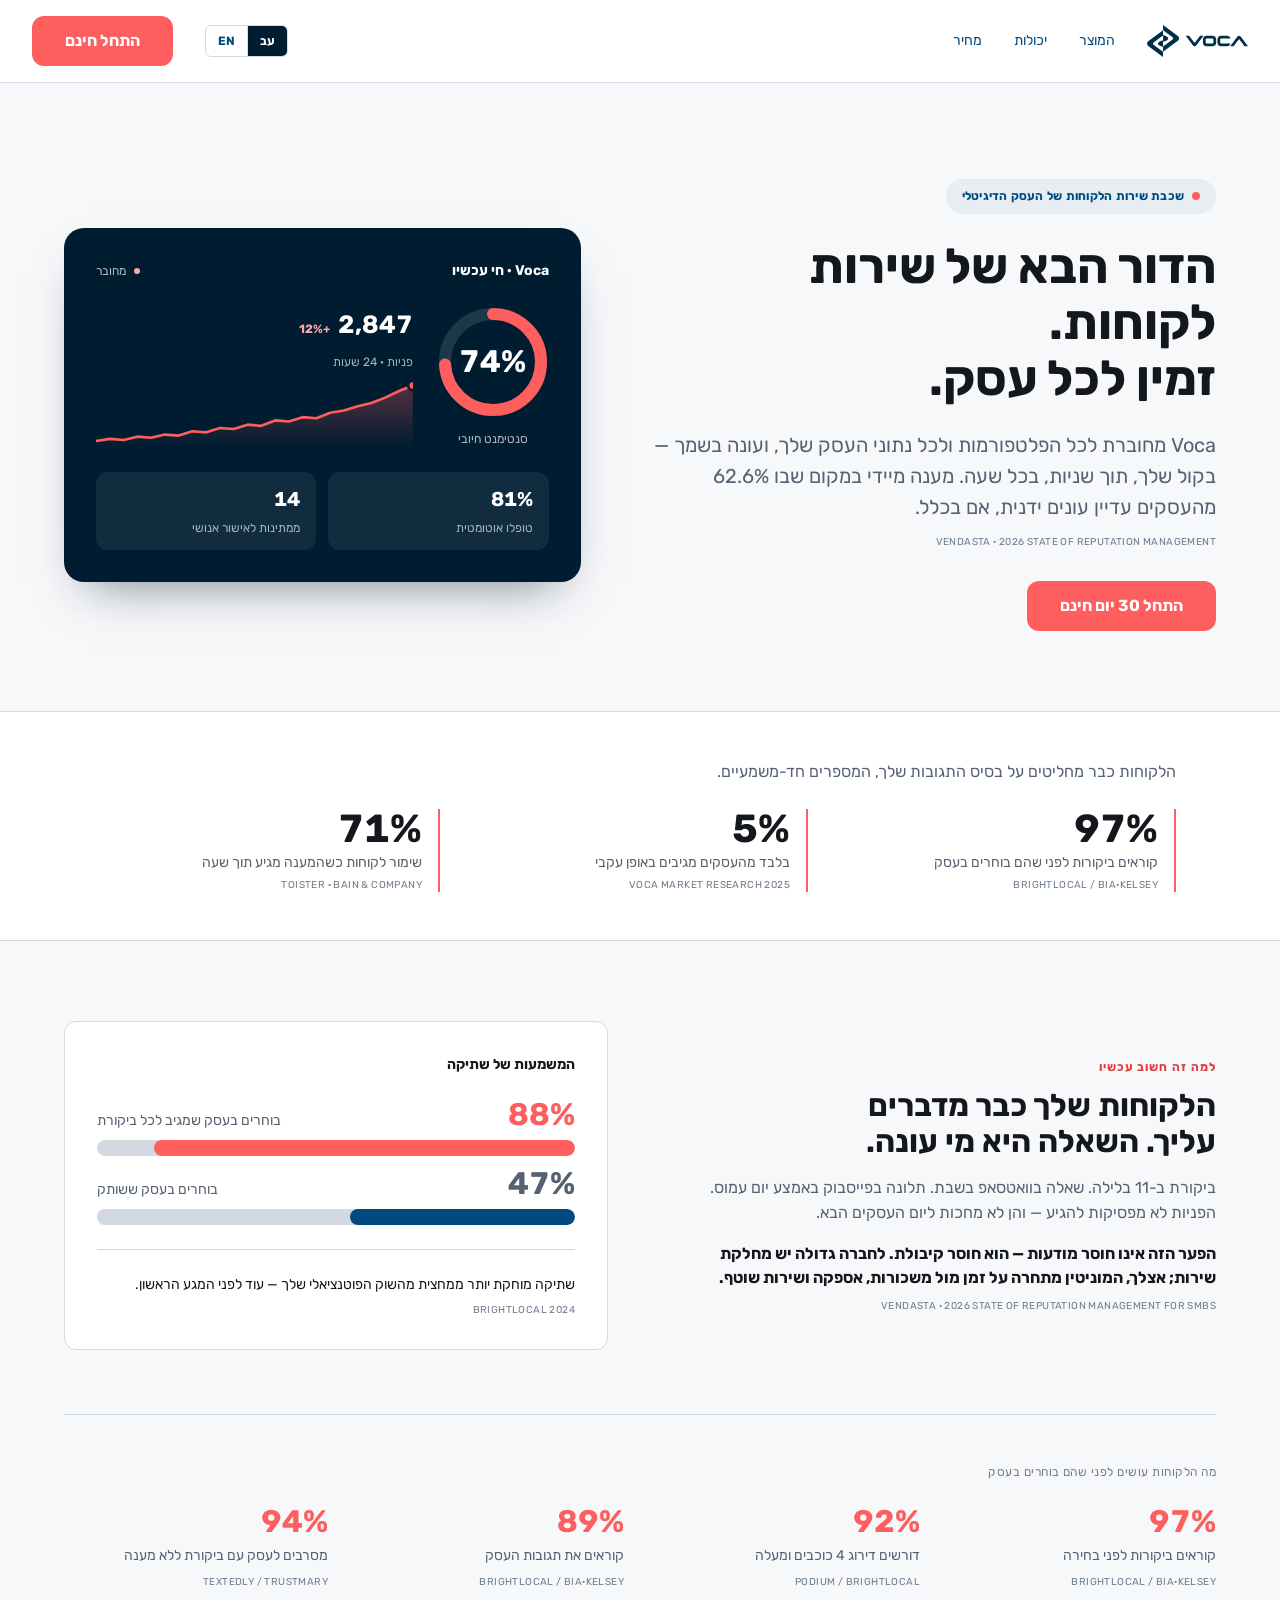
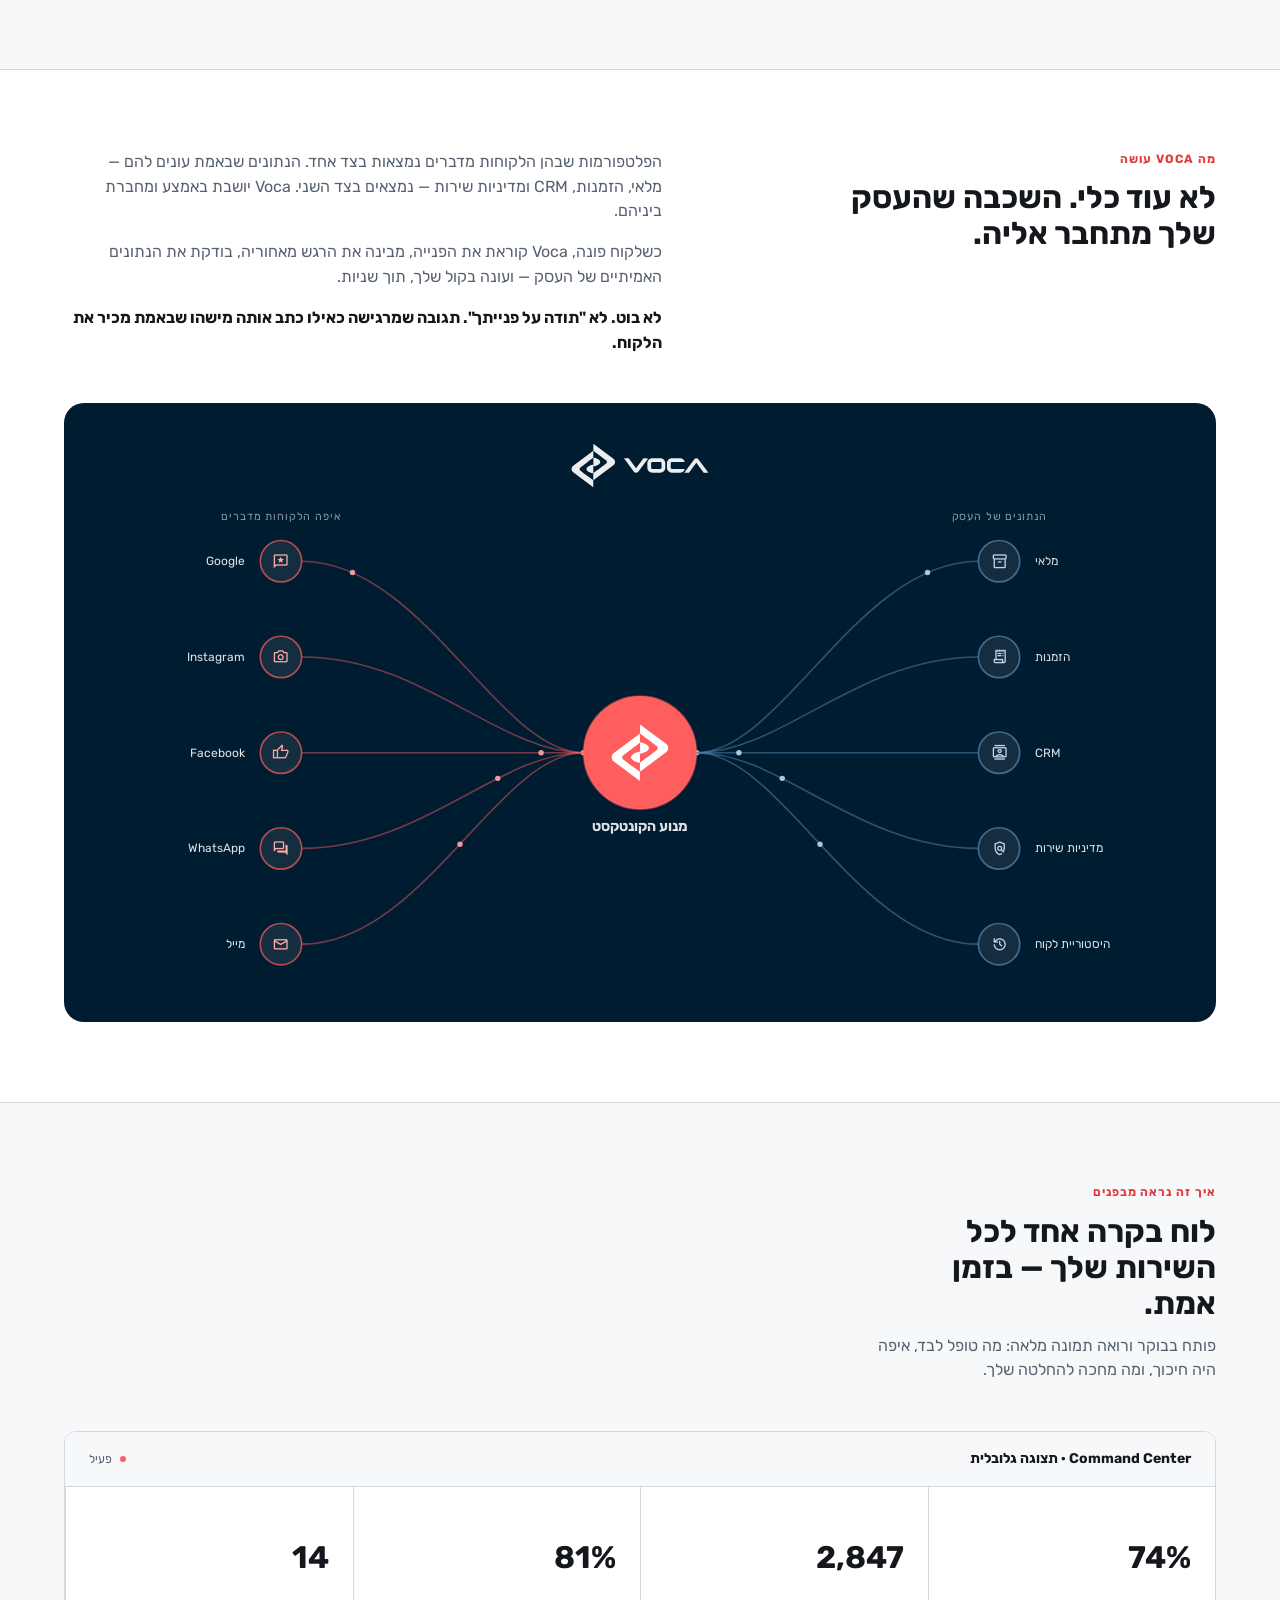
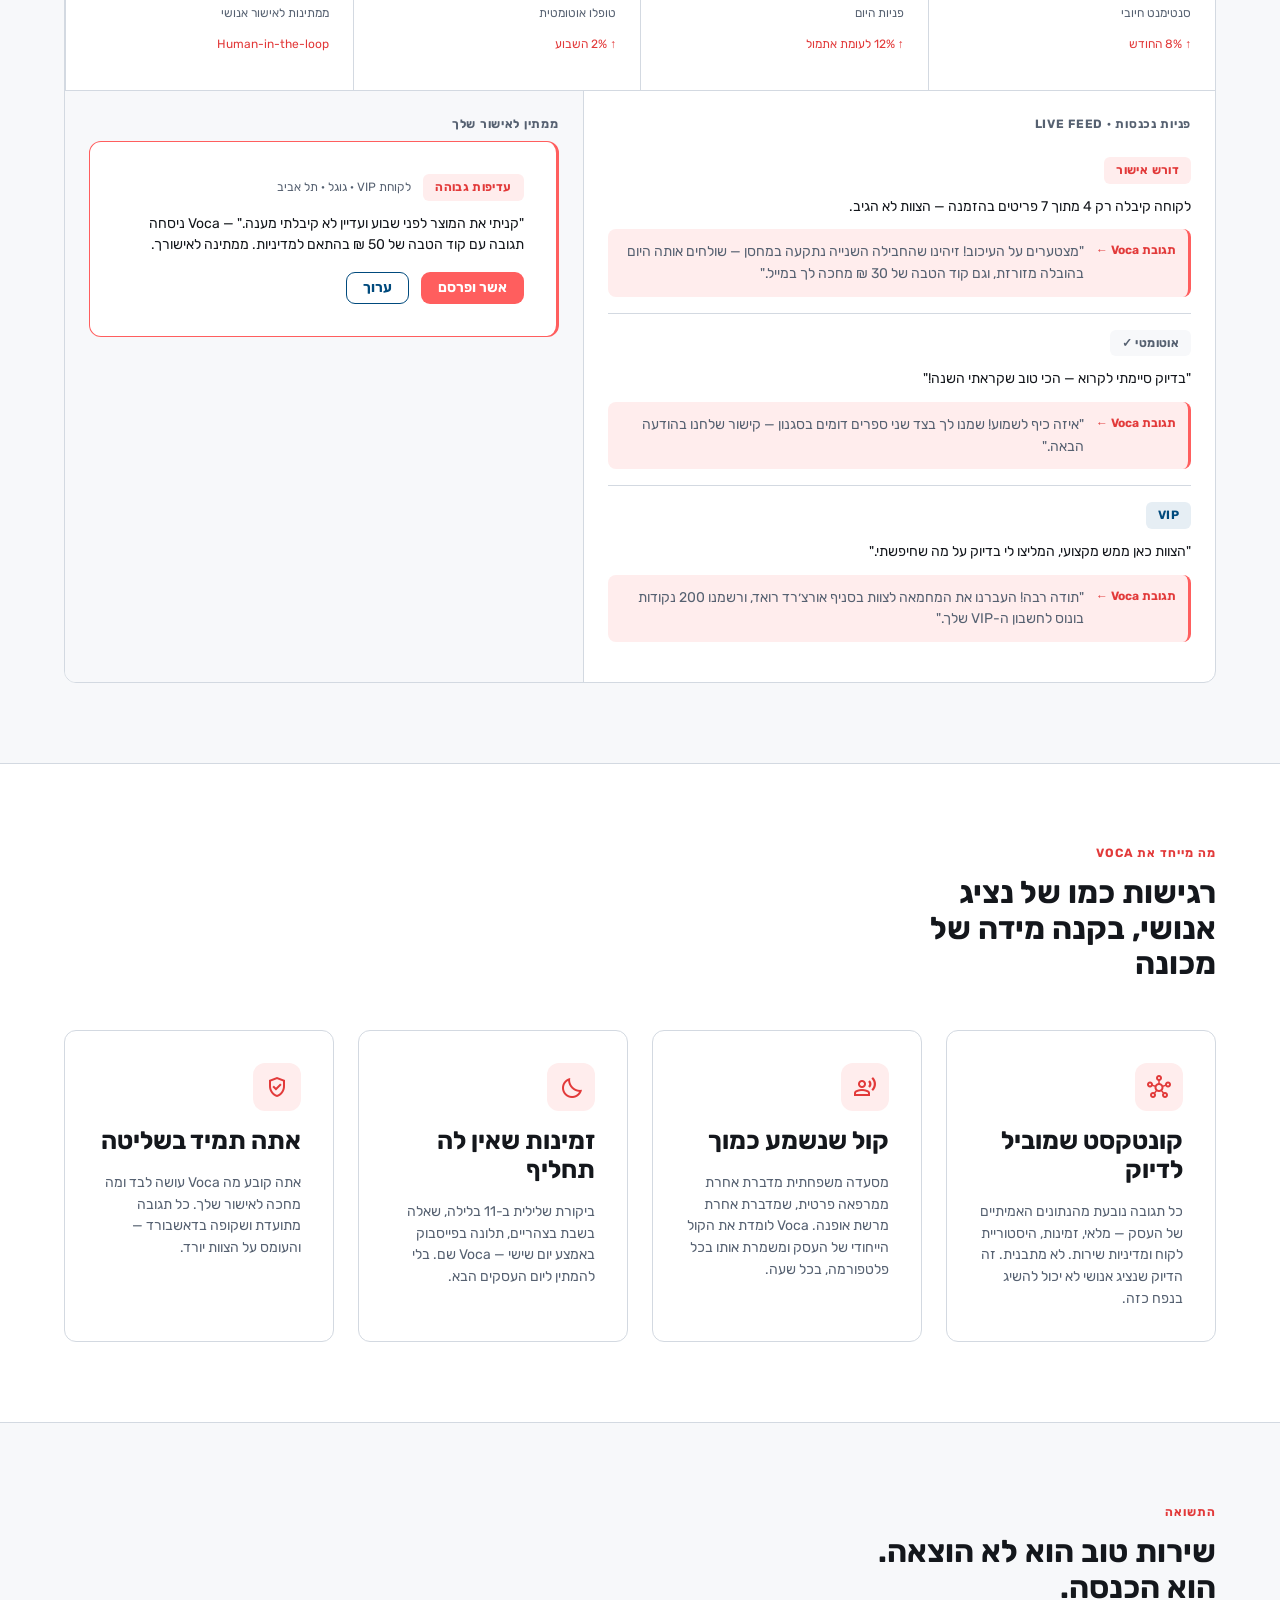
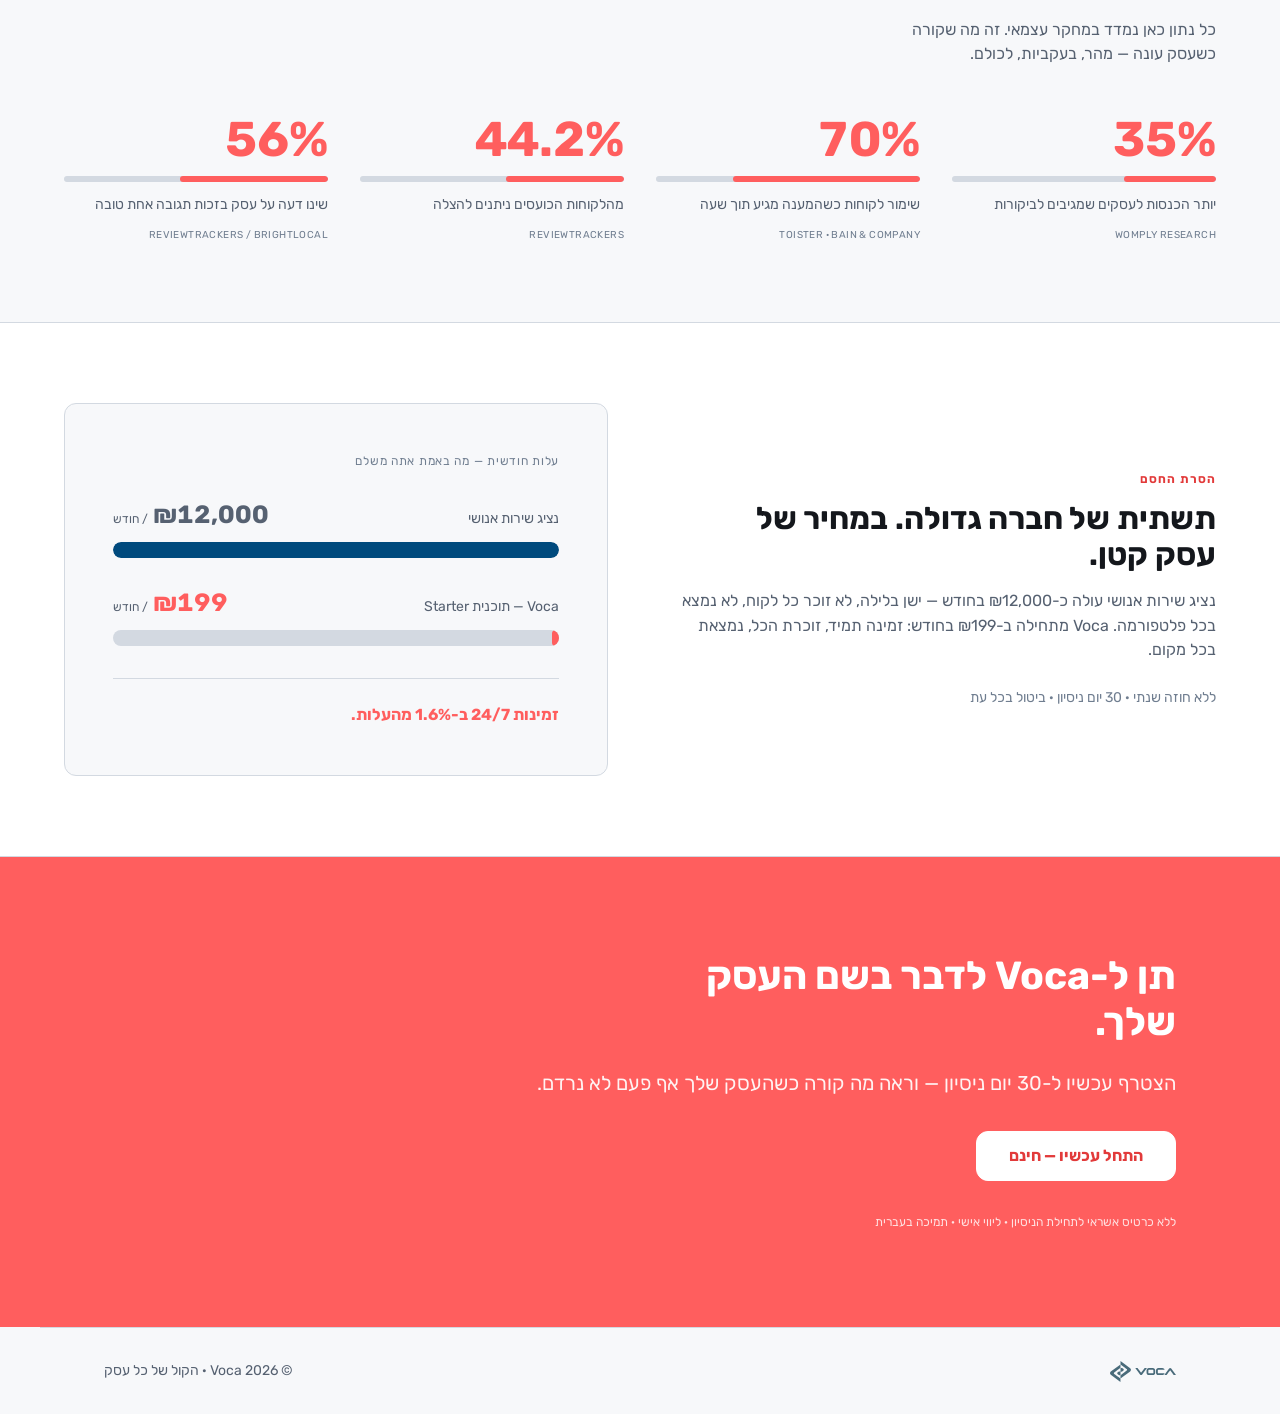
==== commit 48c06e92: "Hide non-functional secondary CTAs in hero and final CTA Remove the hero 'See how it works' and the " ====
--- a/pages/landing.html
+++ b/pages/landing.html
@@ -53,7 +53,6 @@
         <span class="source" data-i18n="hero.subSource"></span>
         <div class="actions">
           <button type="button" class="btn btn--primary" id="openModalBtn" data-i18n="hero.primaryCta"></button>
-          <button type="button" class="btn btn--tertiary" data-i18n="hero.secondaryCta"></button>
         </div>
       </div>
       <div class="hero-panel on-inverse" id="heroPanel"></div>
@@ -184,7 +183,6 @@
       <p data-i18n="cta.sub"></p>
       <div class="actions">
         <button type="button" class="btn btn--on-accent" id="finalCtaBtn" data-i18n="cta.primaryCta"></button>
-        <button type="button" class="btn btn--on-accent-ghost" data-i18n="cta.secondaryCta"></button>
       </div>
       <p class="trust-line" data-i18n="cta.trust"></p>
     </div>
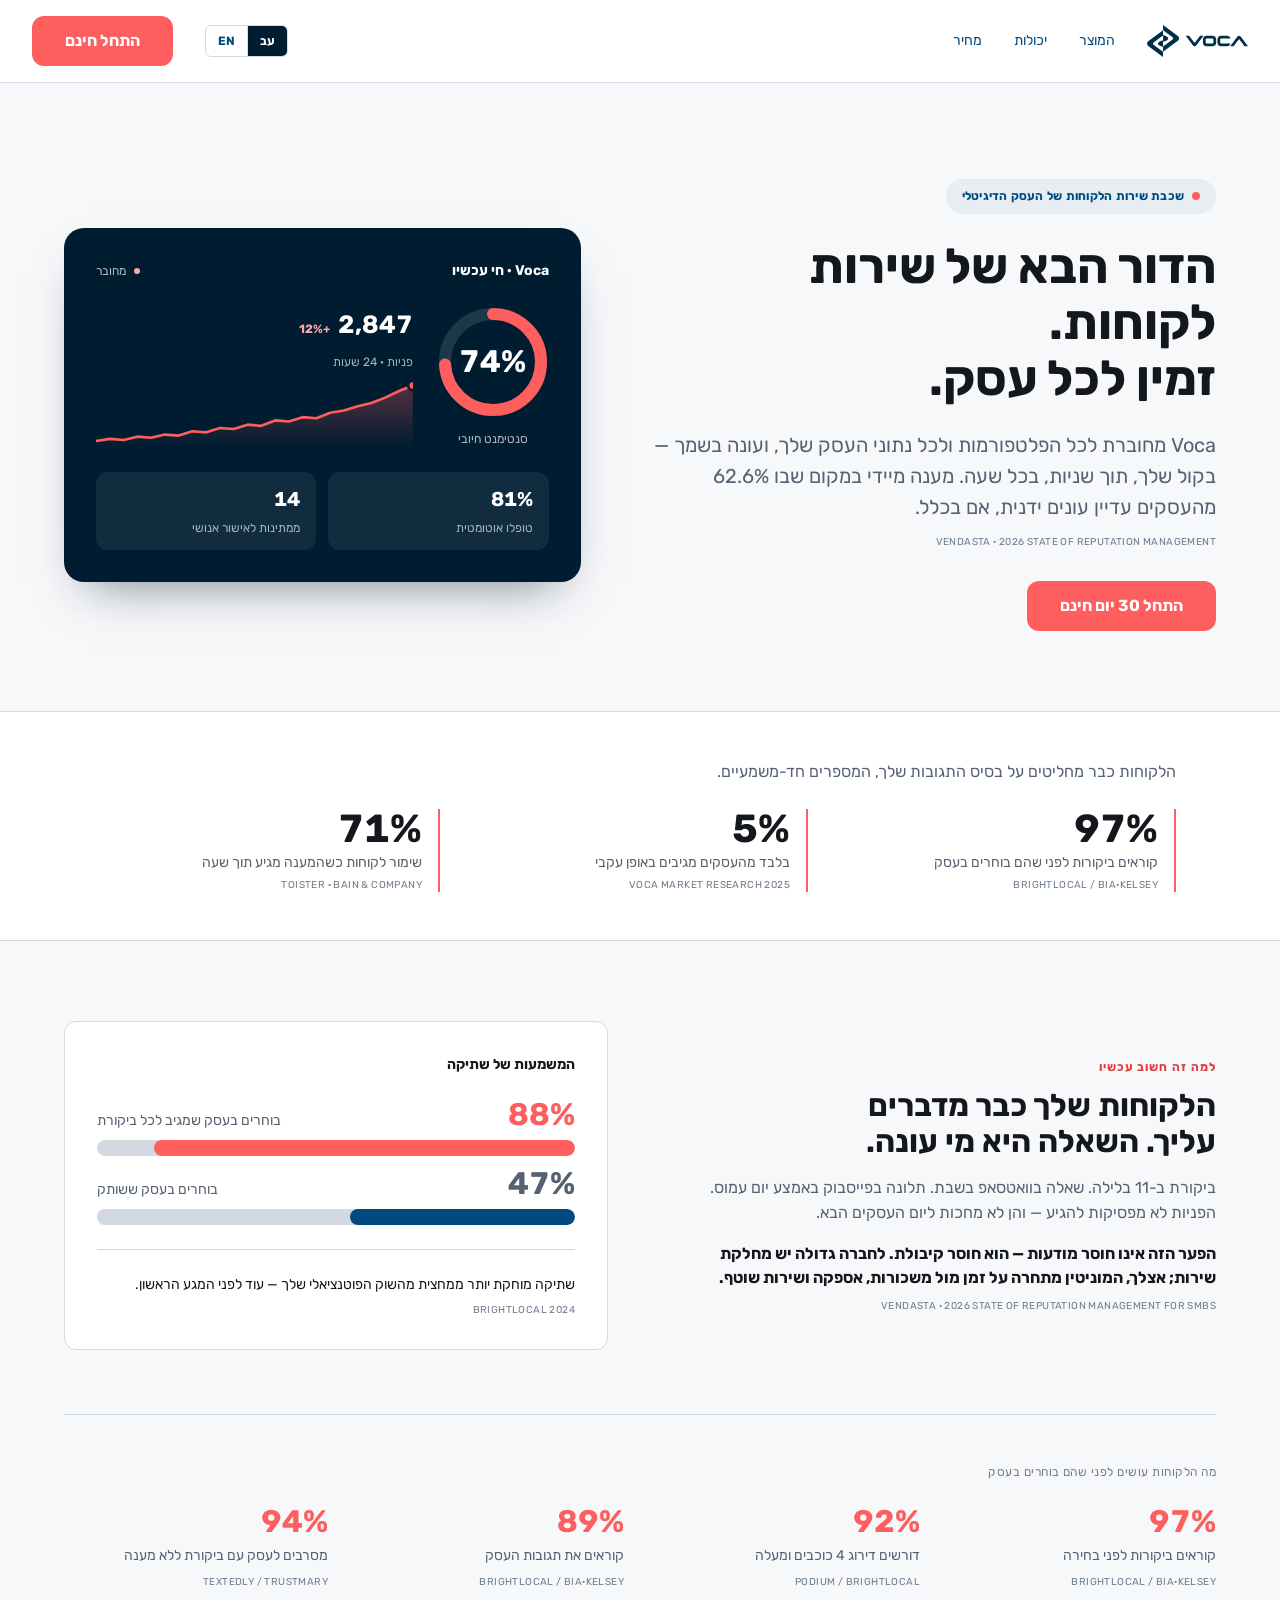
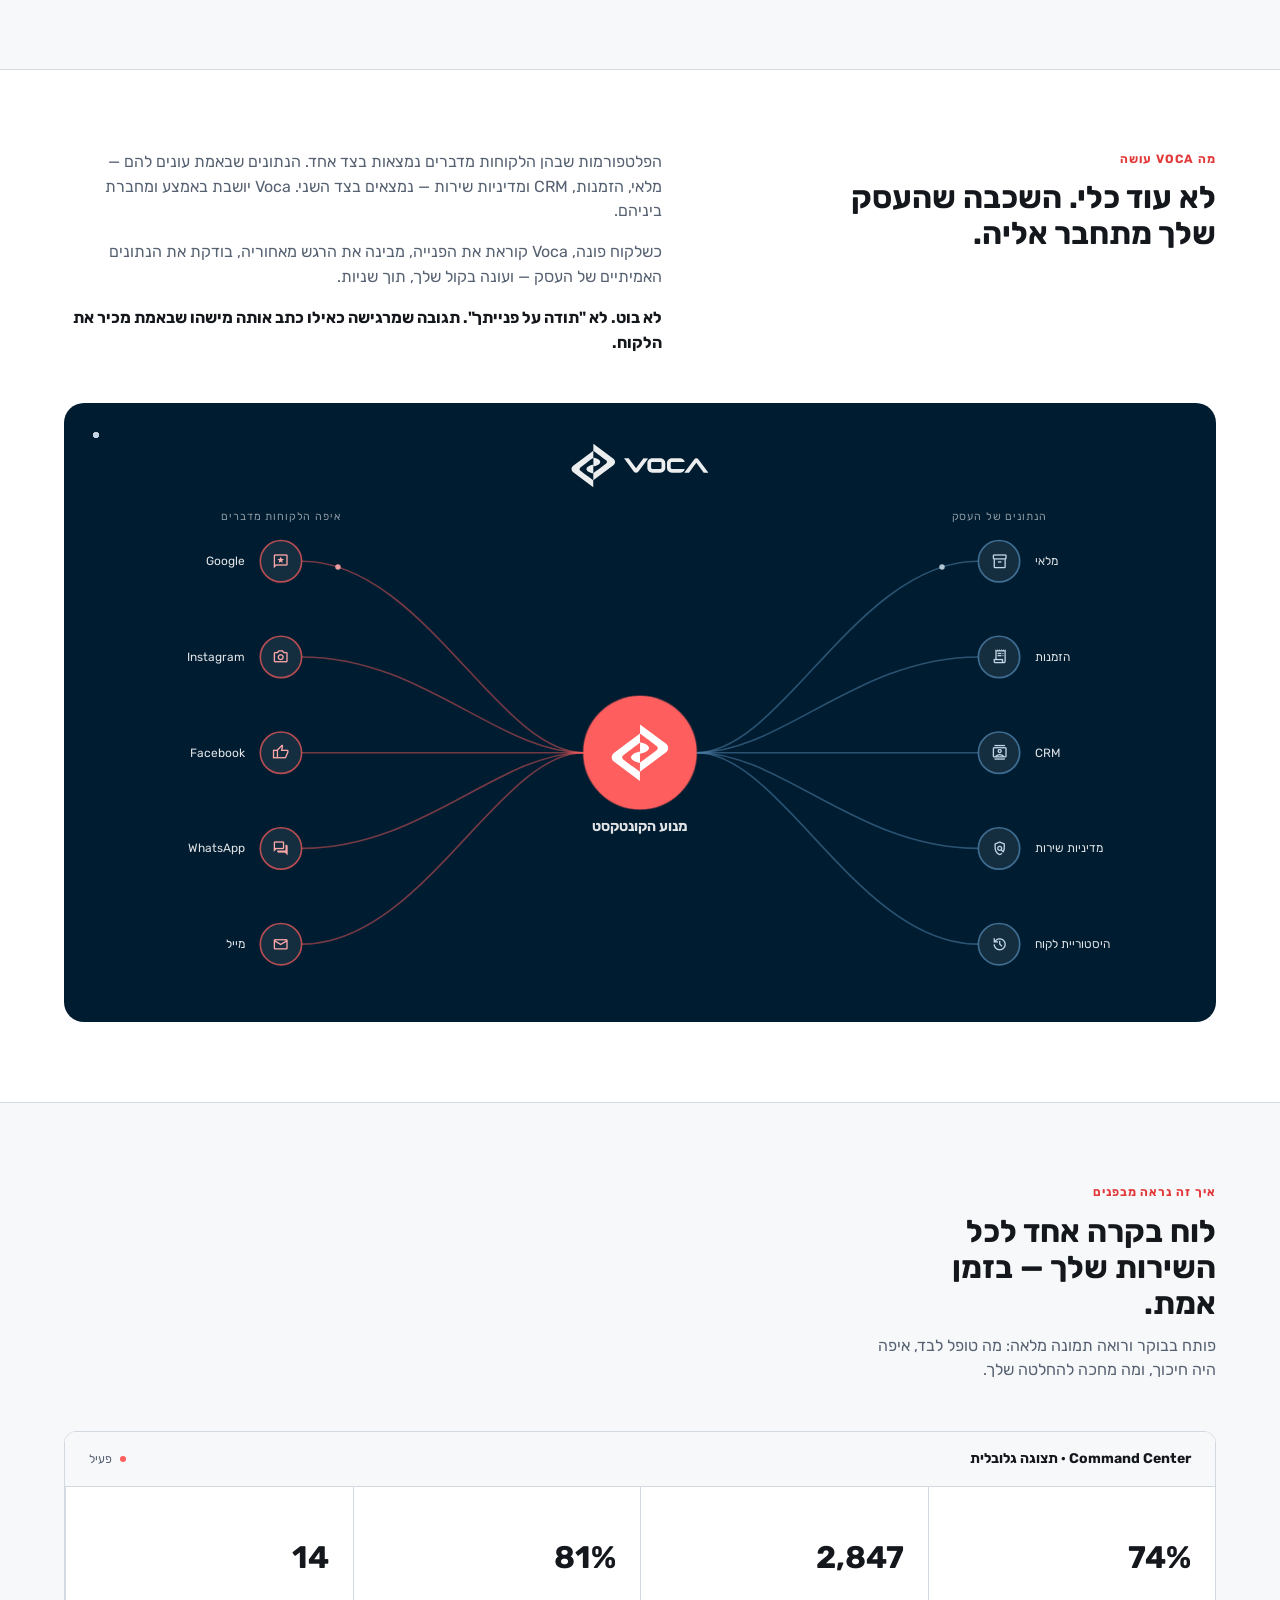
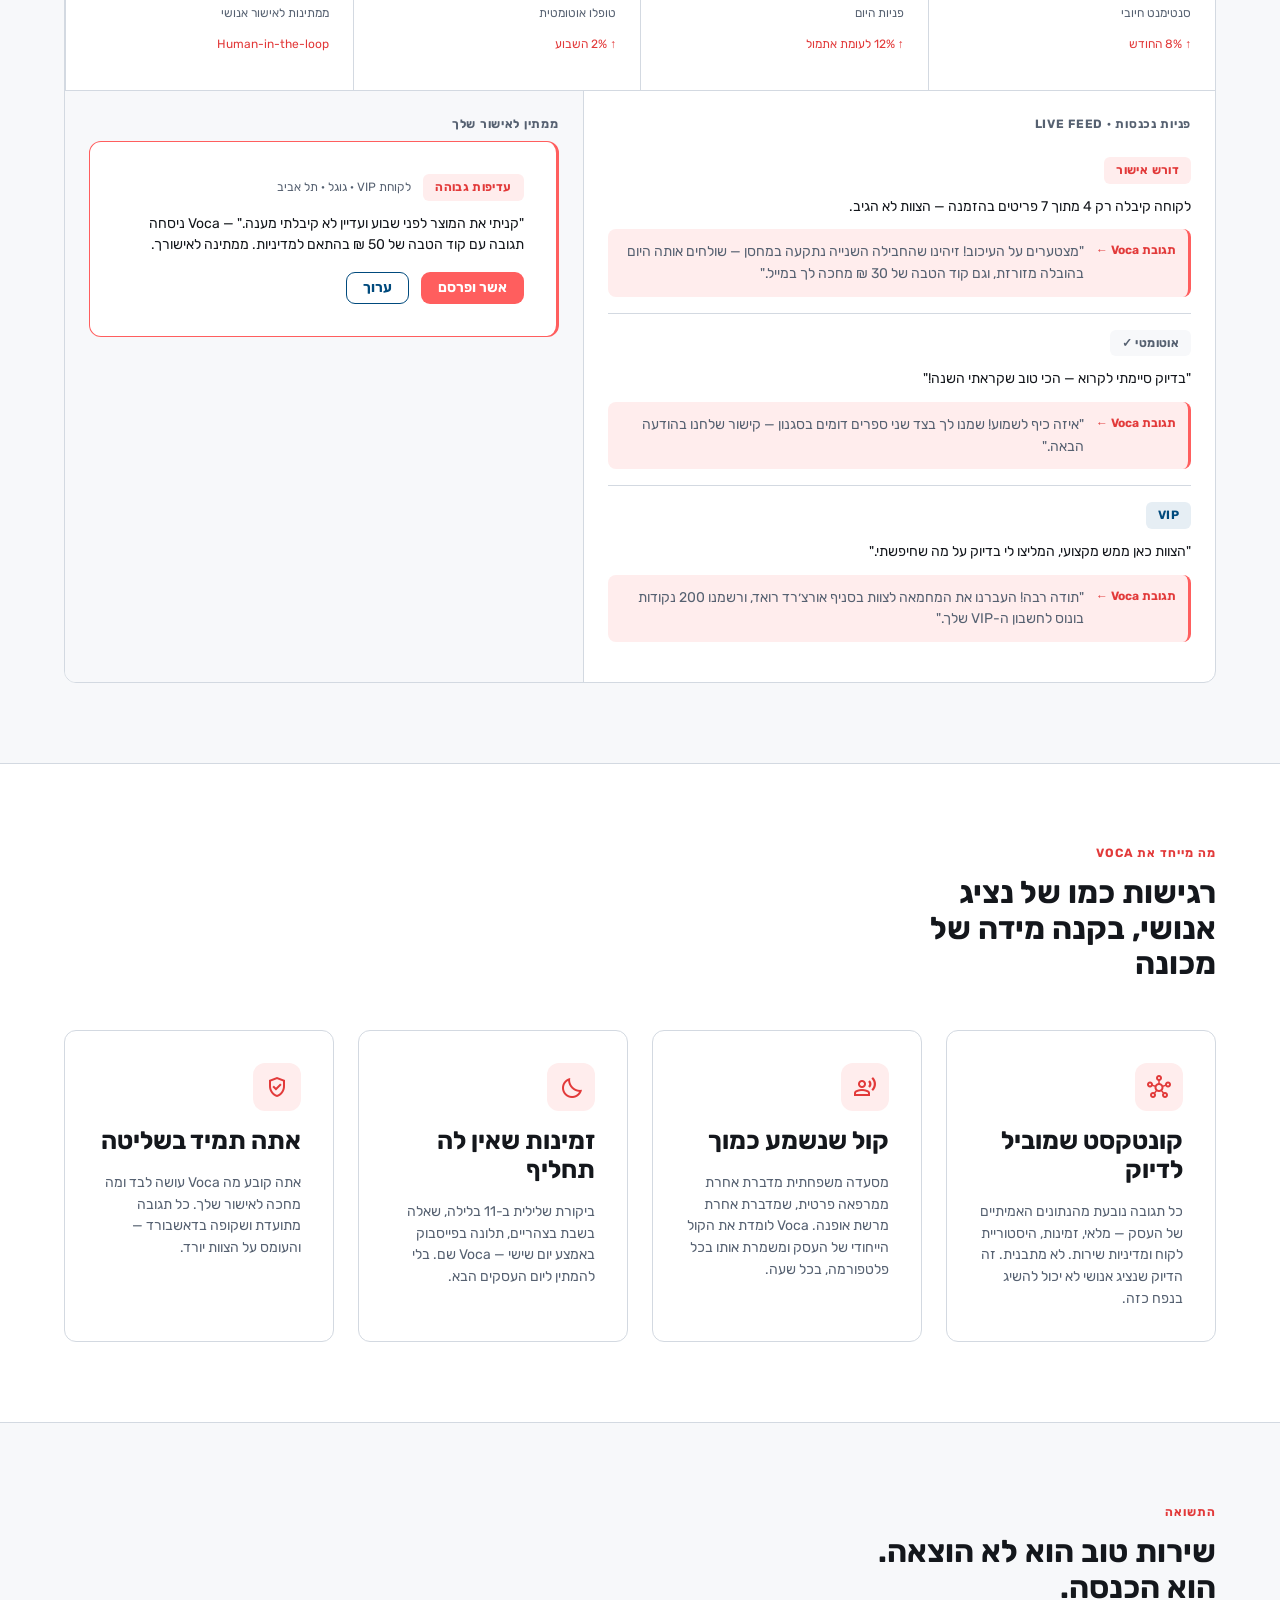
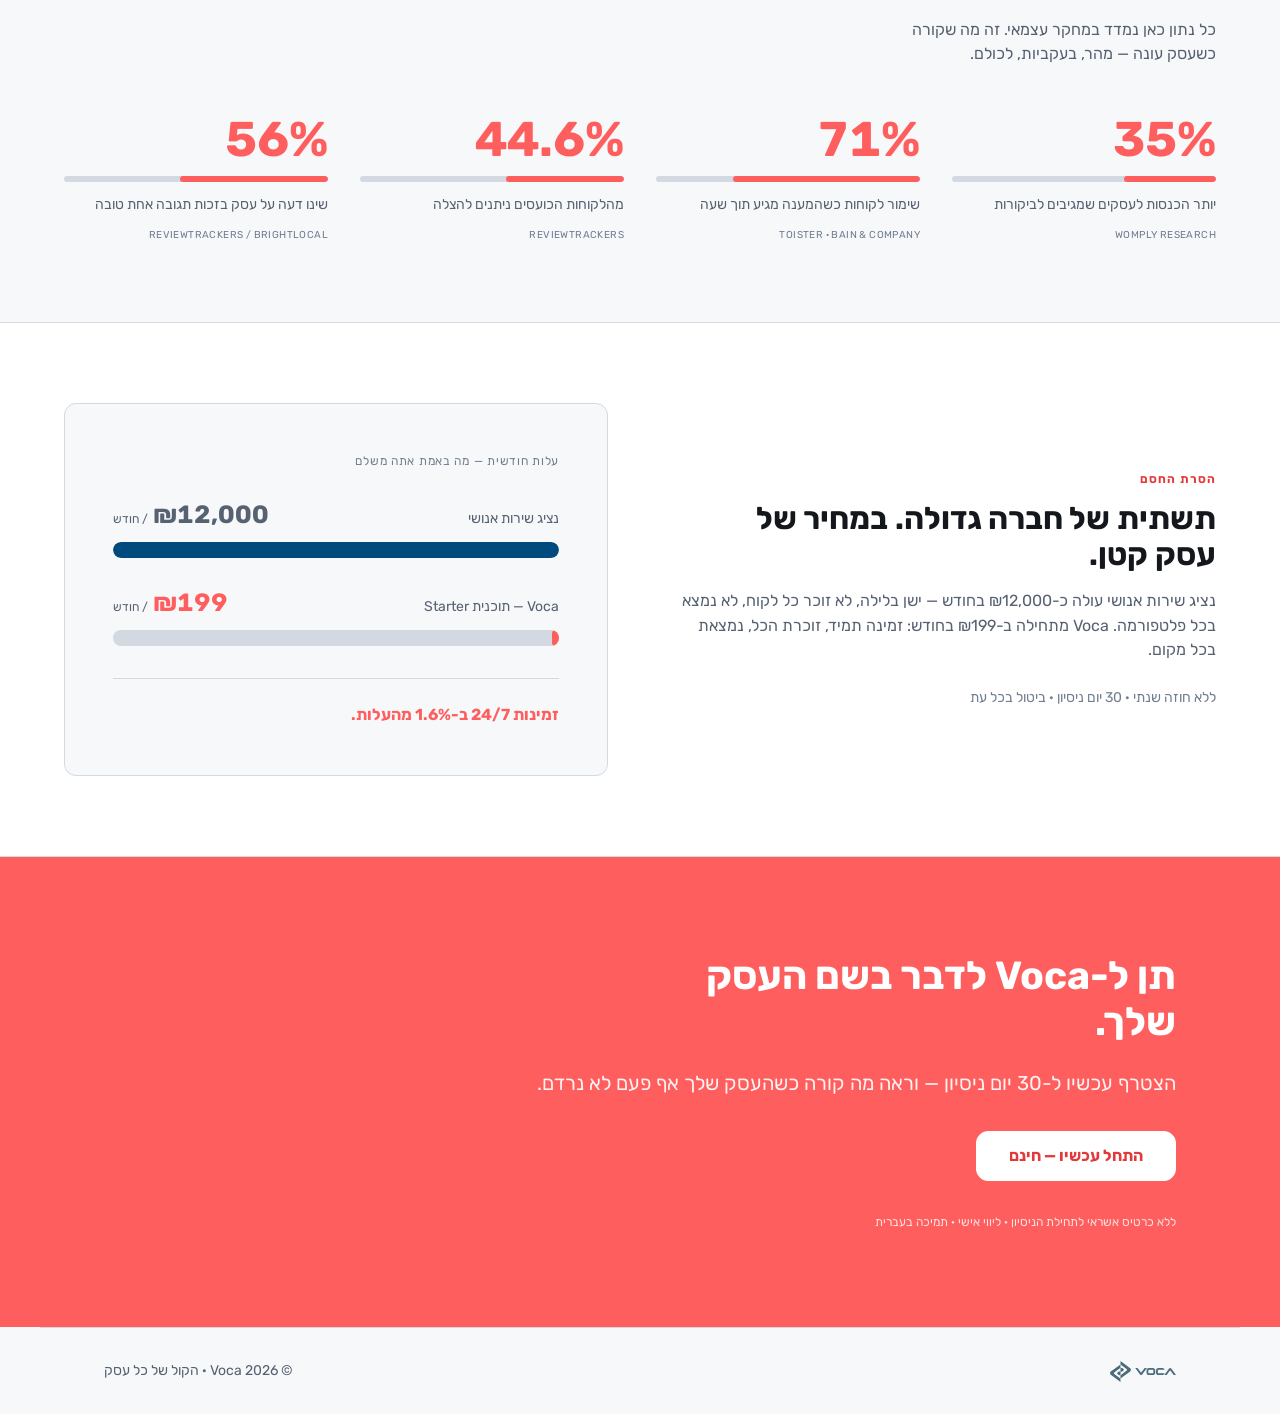
==== commit b628e27d: "Wire the lead-capture form to Web3Forms Submissions POST to api.web3forms.com and land in the inbox " ====
--- a/pages/landing.html
+++ b/pages/landing.html
@@ -202,19 +202,23 @@
       <h3 data-i18n="modal.title"></h3>
       <p data-i18n="modal.sub"></p>
       <form id="modalForm">
+        <input type="hidden" name="access_key" value="5730b29d-b45b-4fca-b890-896de8f36636">
+        <input type="hidden" name="subject" value="פנייה חדשה מאתר Voca">
+        <input type="checkbox" name="botcheck" class="hidden" tabindex="-1" autocomplete="off">
         <div class="field">
           <label for="leadName" data-i18n="modal.nameLabel"></label>
-          <input class="input" id="leadName" type="text" required>
+          <input class="input" id="leadName" name="name" type="text" required>
         </div>
         <div class="field">
           <label for="leadPhone" data-i18n="modal.phoneLabel"></label>
-          <input class="input" id="leadPhone" type="tel" required>
+          <input class="input" id="leadPhone" name="phone" type="tel" required>
         </div>
         <div class="field">
           <label for="leadEmail" data-i18n="modal.emailLabel"></label>
-          <input class="input" id="leadEmail" type="email">
-        </div>
-        <button type="submit" class="btn btn--primary" data-i18n="modal.submit"></button>
+          <input class="input" id="leadEmail" name="email" type="email">
+        </div>
+        <button type="submit" class="btn btn--primary" id="modalSubmitBtn" data-i18n="modal.submit"></button>
+        <p class="source" id="modalError" style="color:var(--coral-700);margin-top:var(--space-2);display:none" data-i18n="modal.errorBody"></p>
       </form>
     </div>
     <div class="step step-thanks hidden">
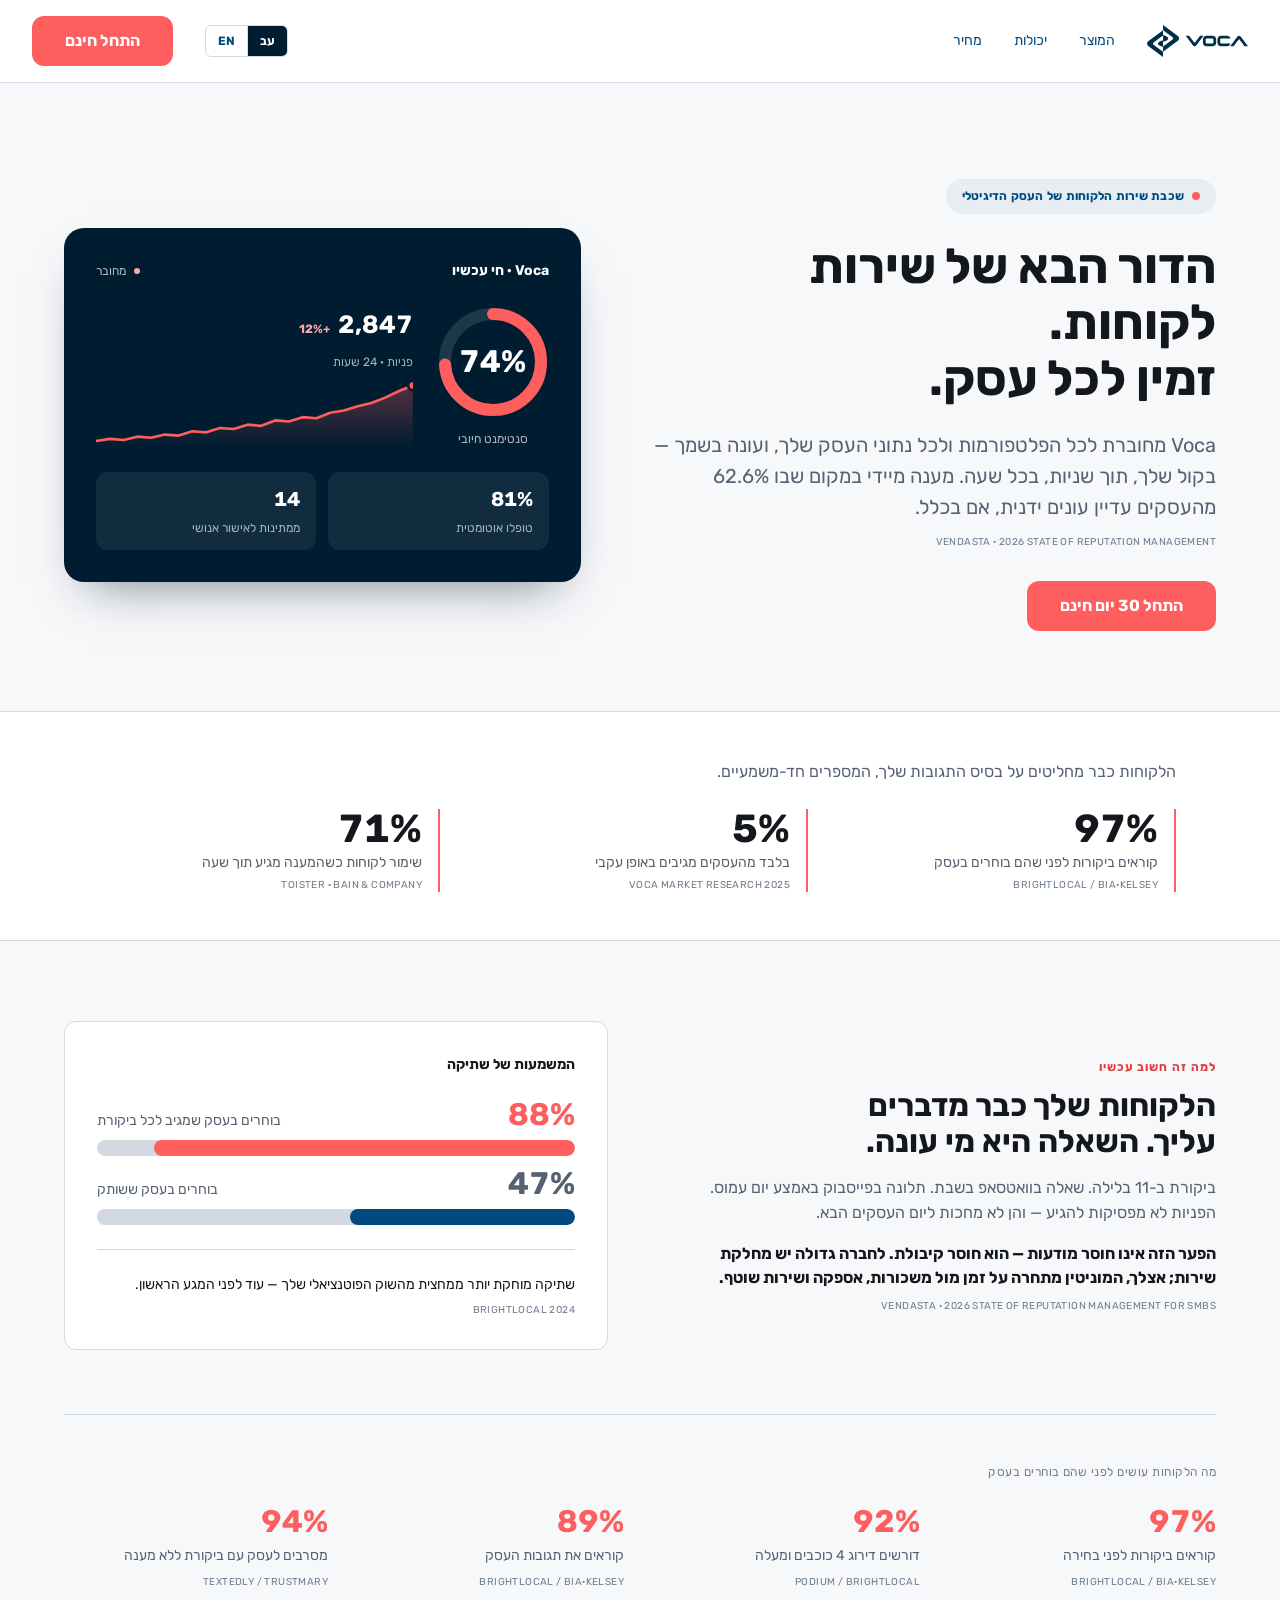
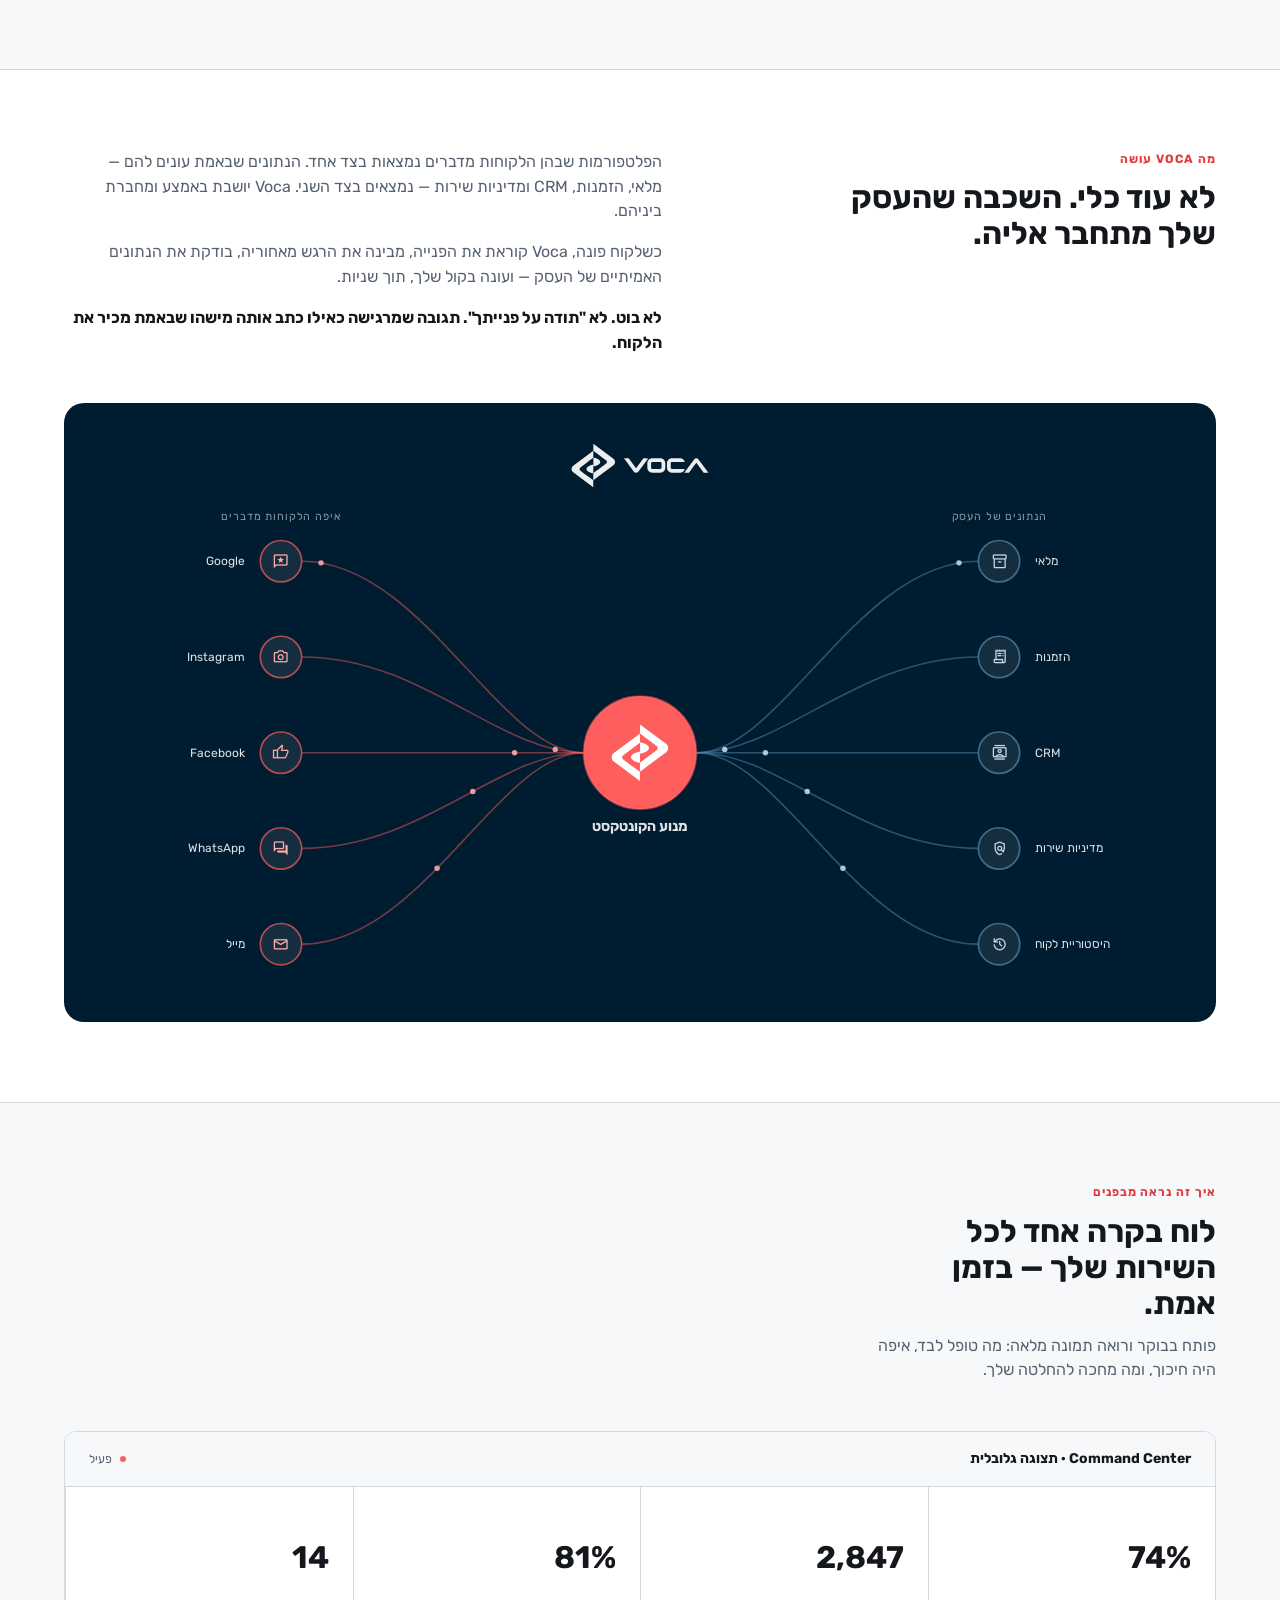
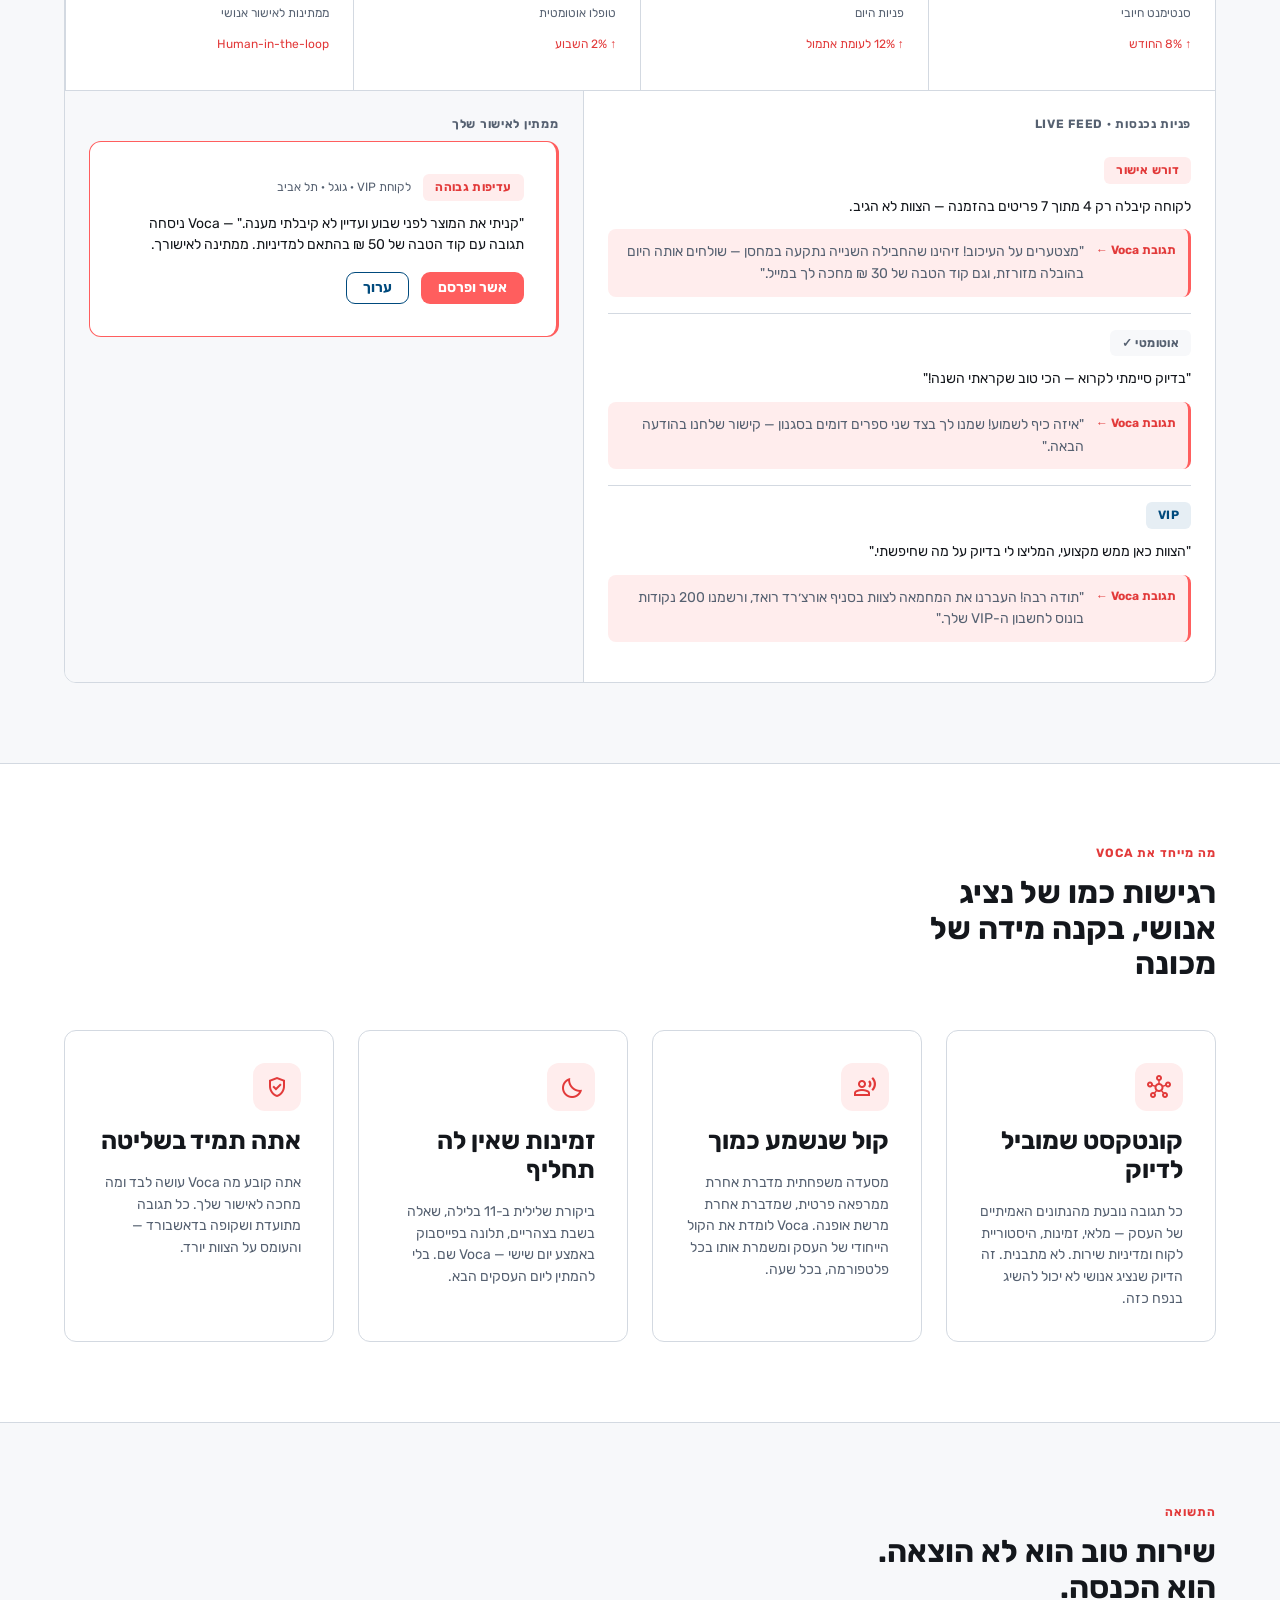
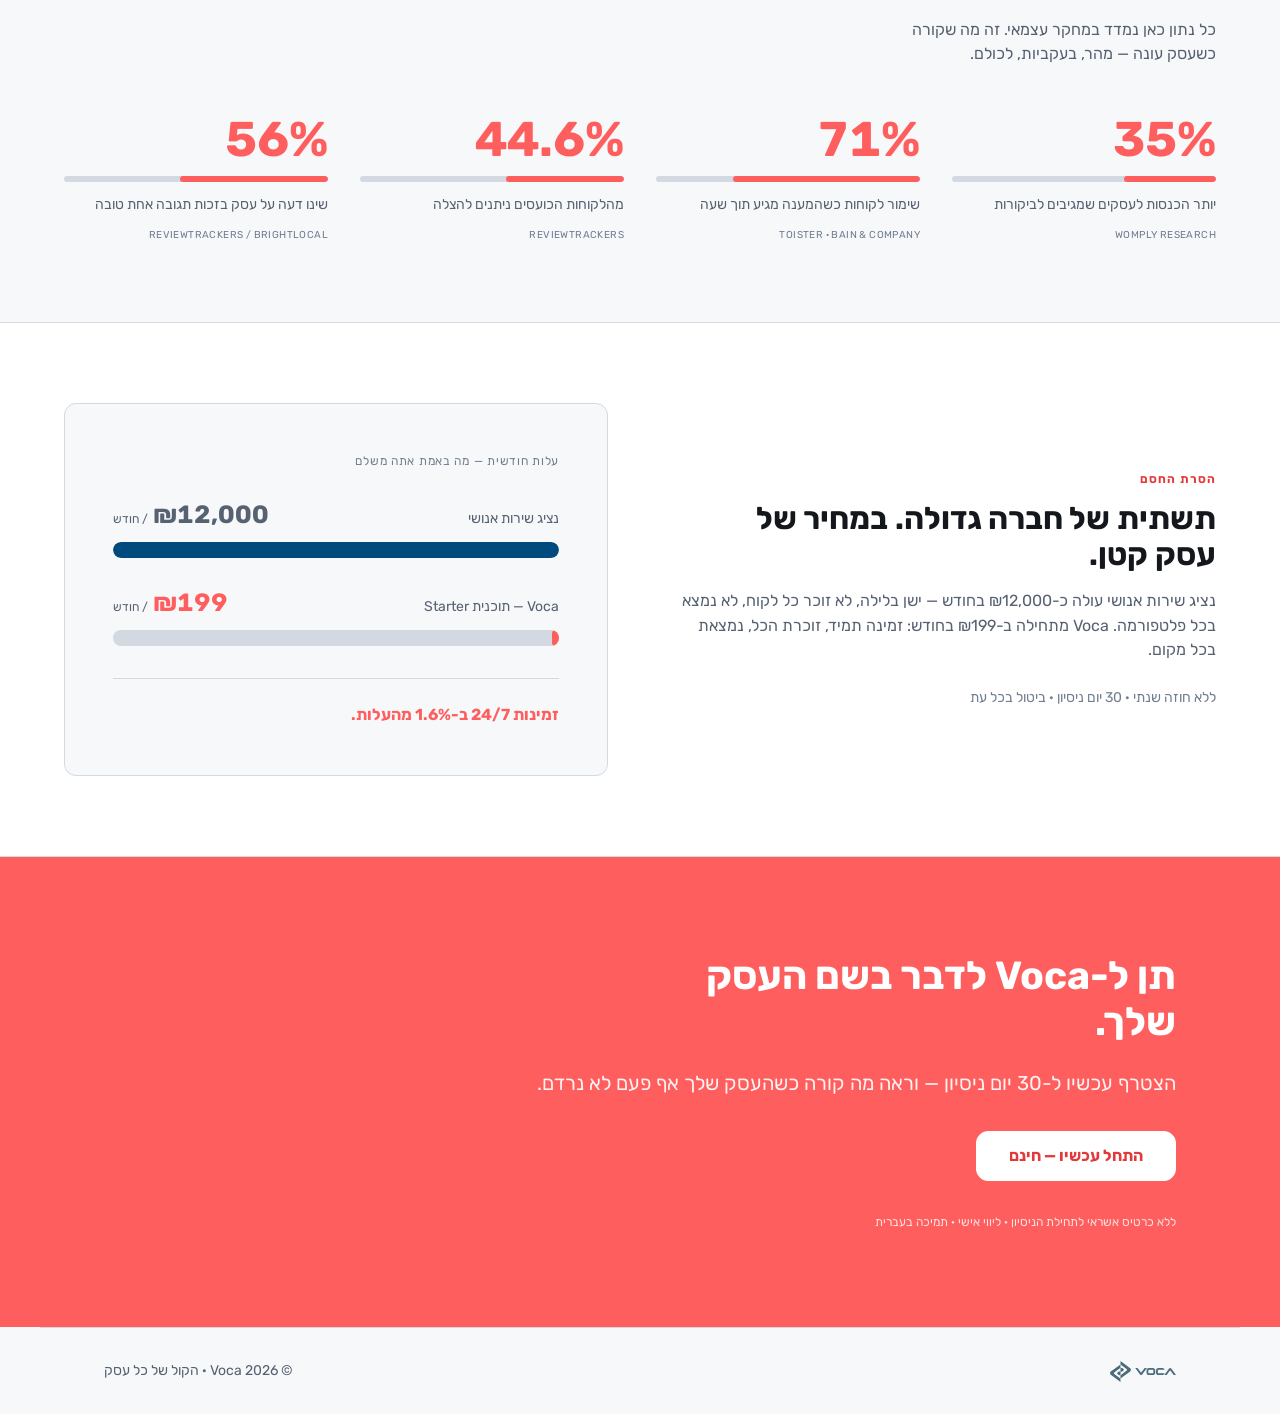
==== commit e547fa41: "Make email required in the lead-capture form Field was optional; the label (both languages) is updat" ====
--- a/pages/landing.html
+++ b/pages/landing.html
@@ -215,7 +215,7 @@
         </div>
         <div class="field">
           <label for="leadEmail" data-i18n="modal.emailLabel"></label>
-          <input class="input" id="leadEmail" name="email" type="email">
+          <input class="input" id="leadEmail" name="email" type="email" required>
         </div>
         <button type="submit" class="btn btn--primary" id="modalSubmitBtn" data-i18n="modal.submit"></button>
         <p class="source" id="modalError" style="color:var(--coral-700);margin-top:var(--space-2);display:none" data-i18n="modal.errorBody"></p>
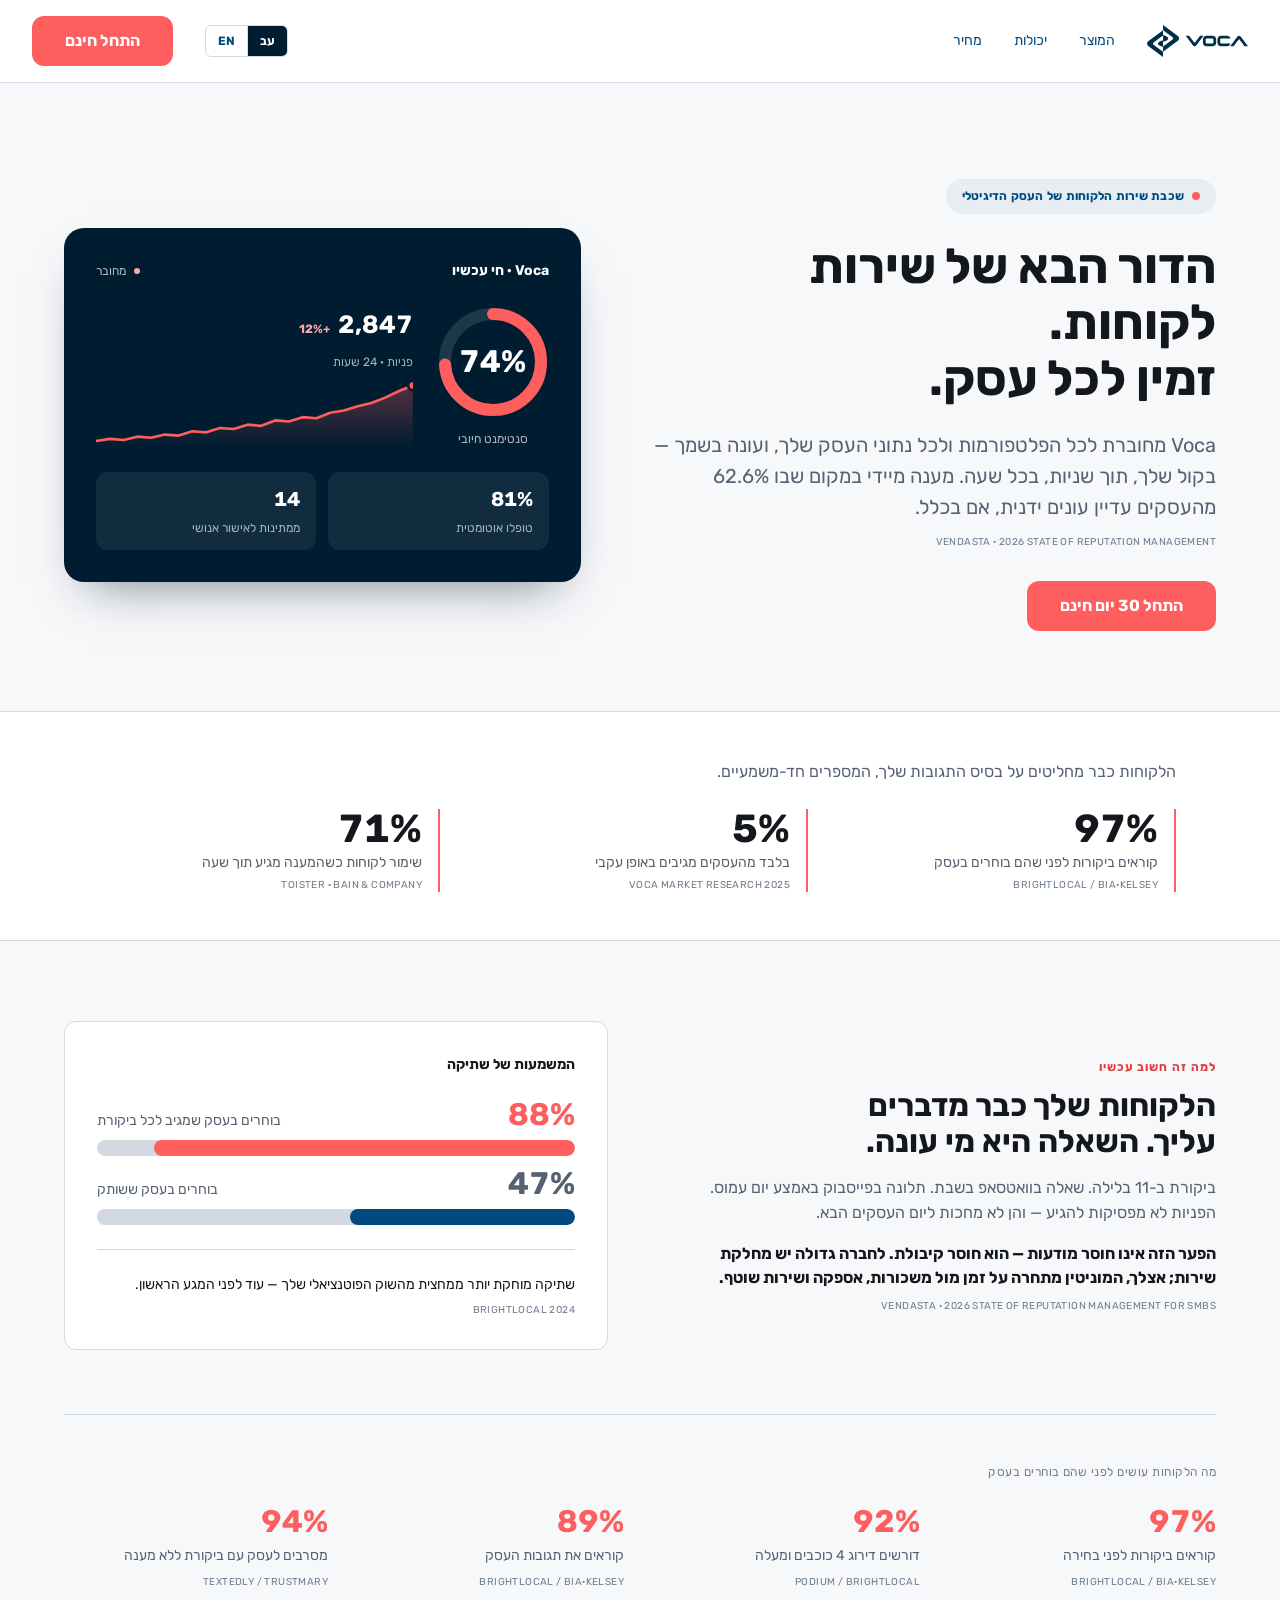
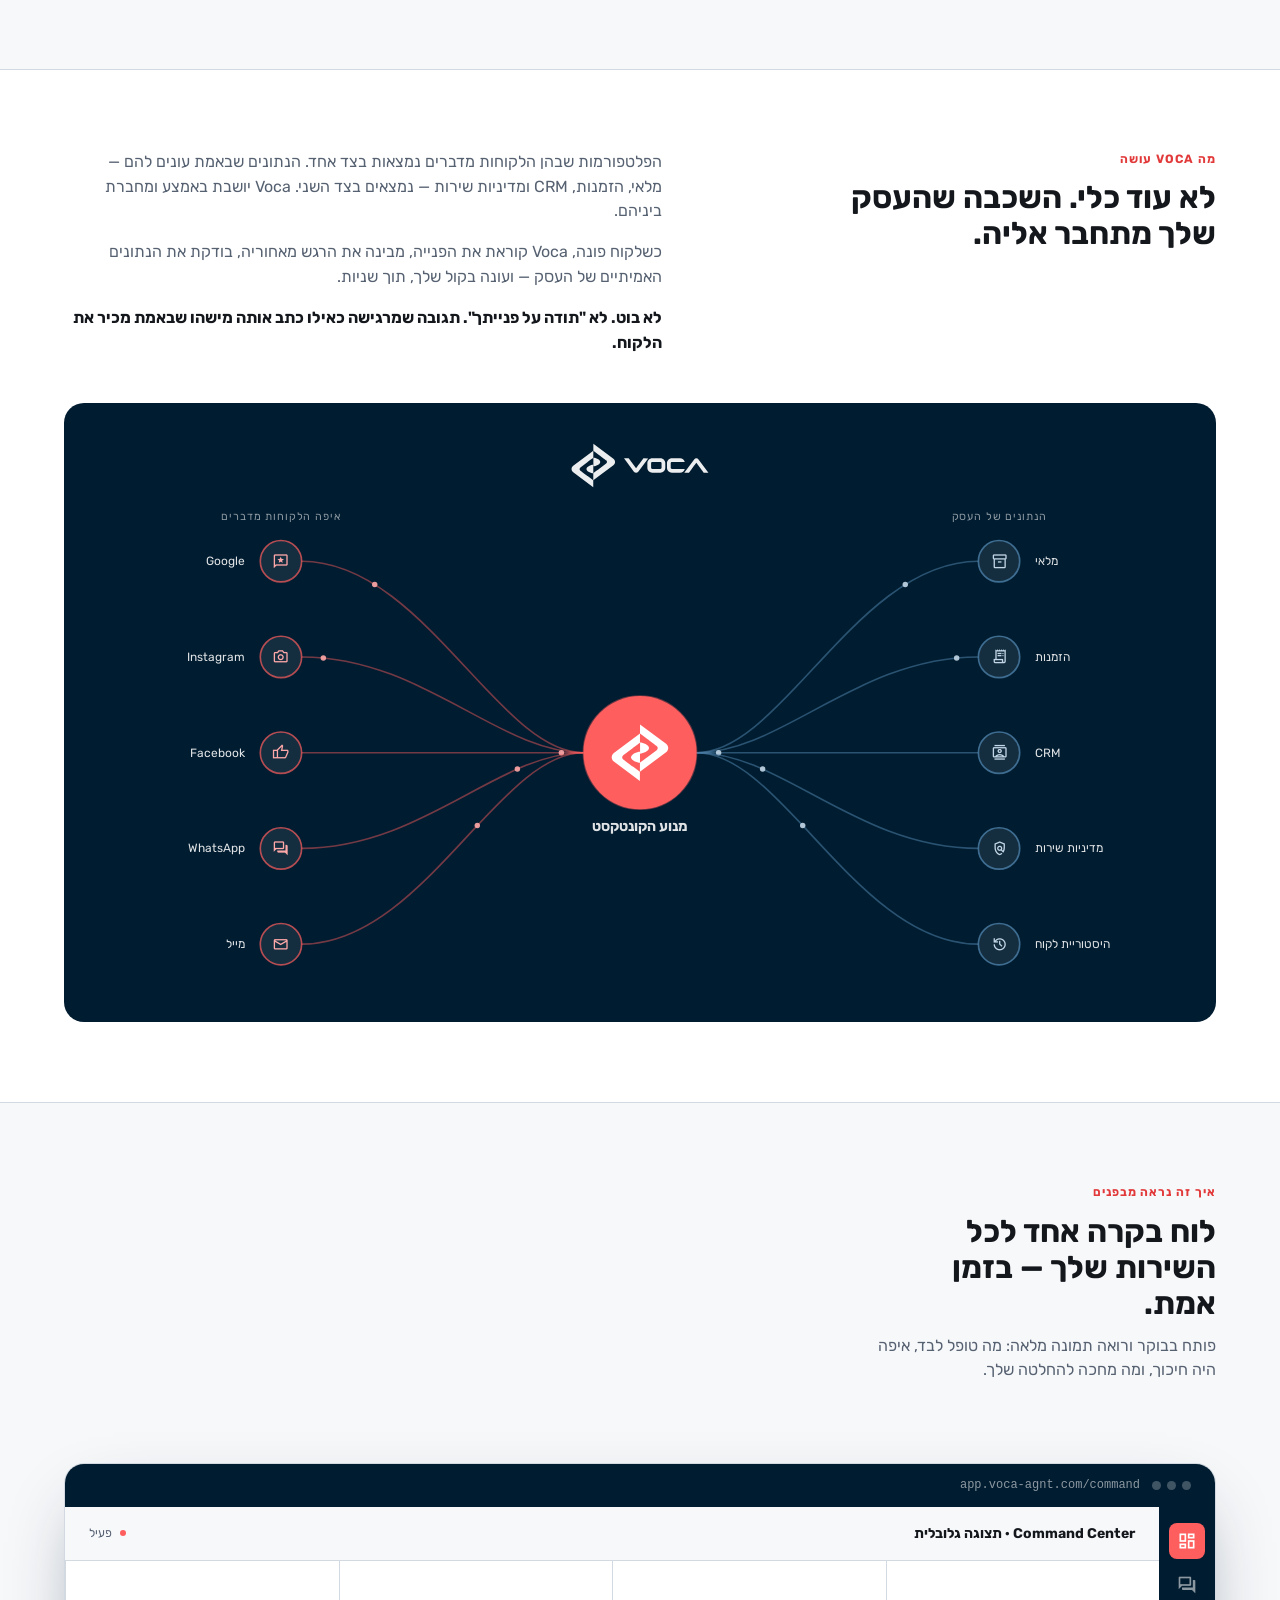
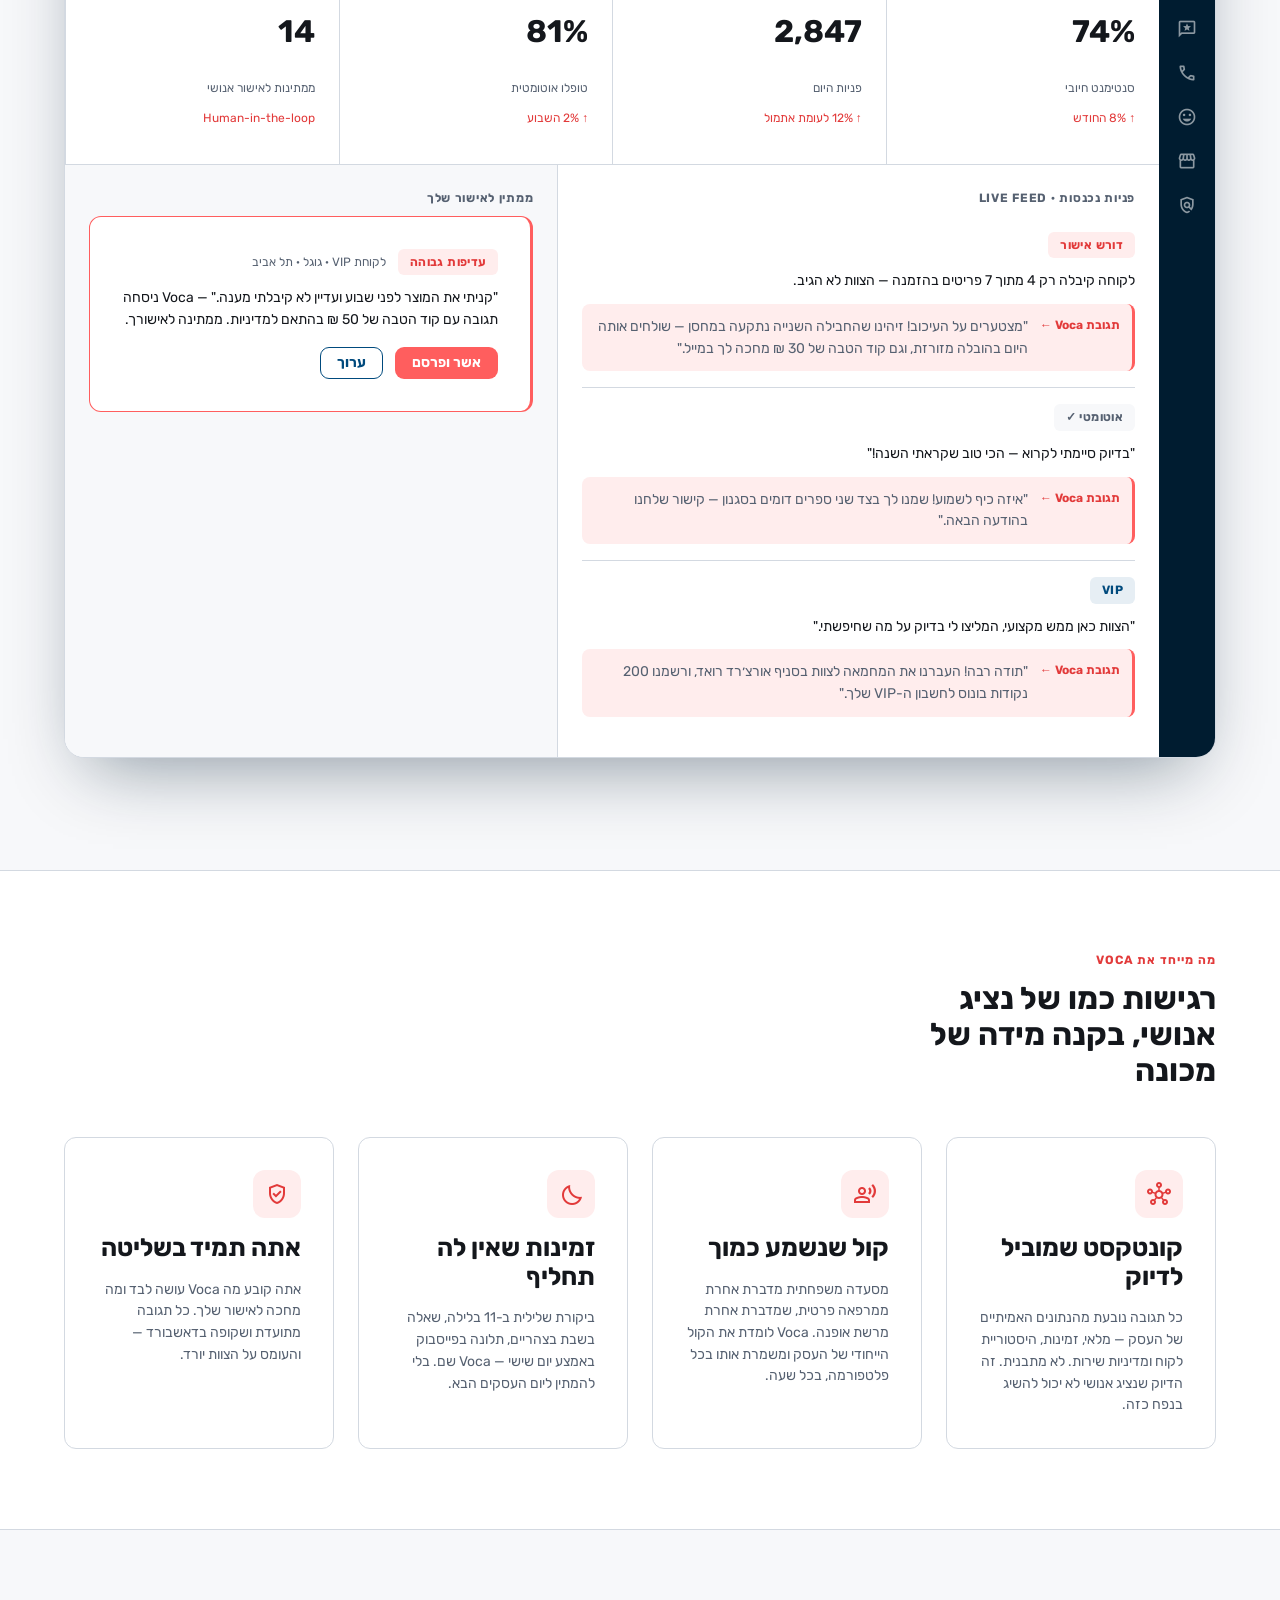
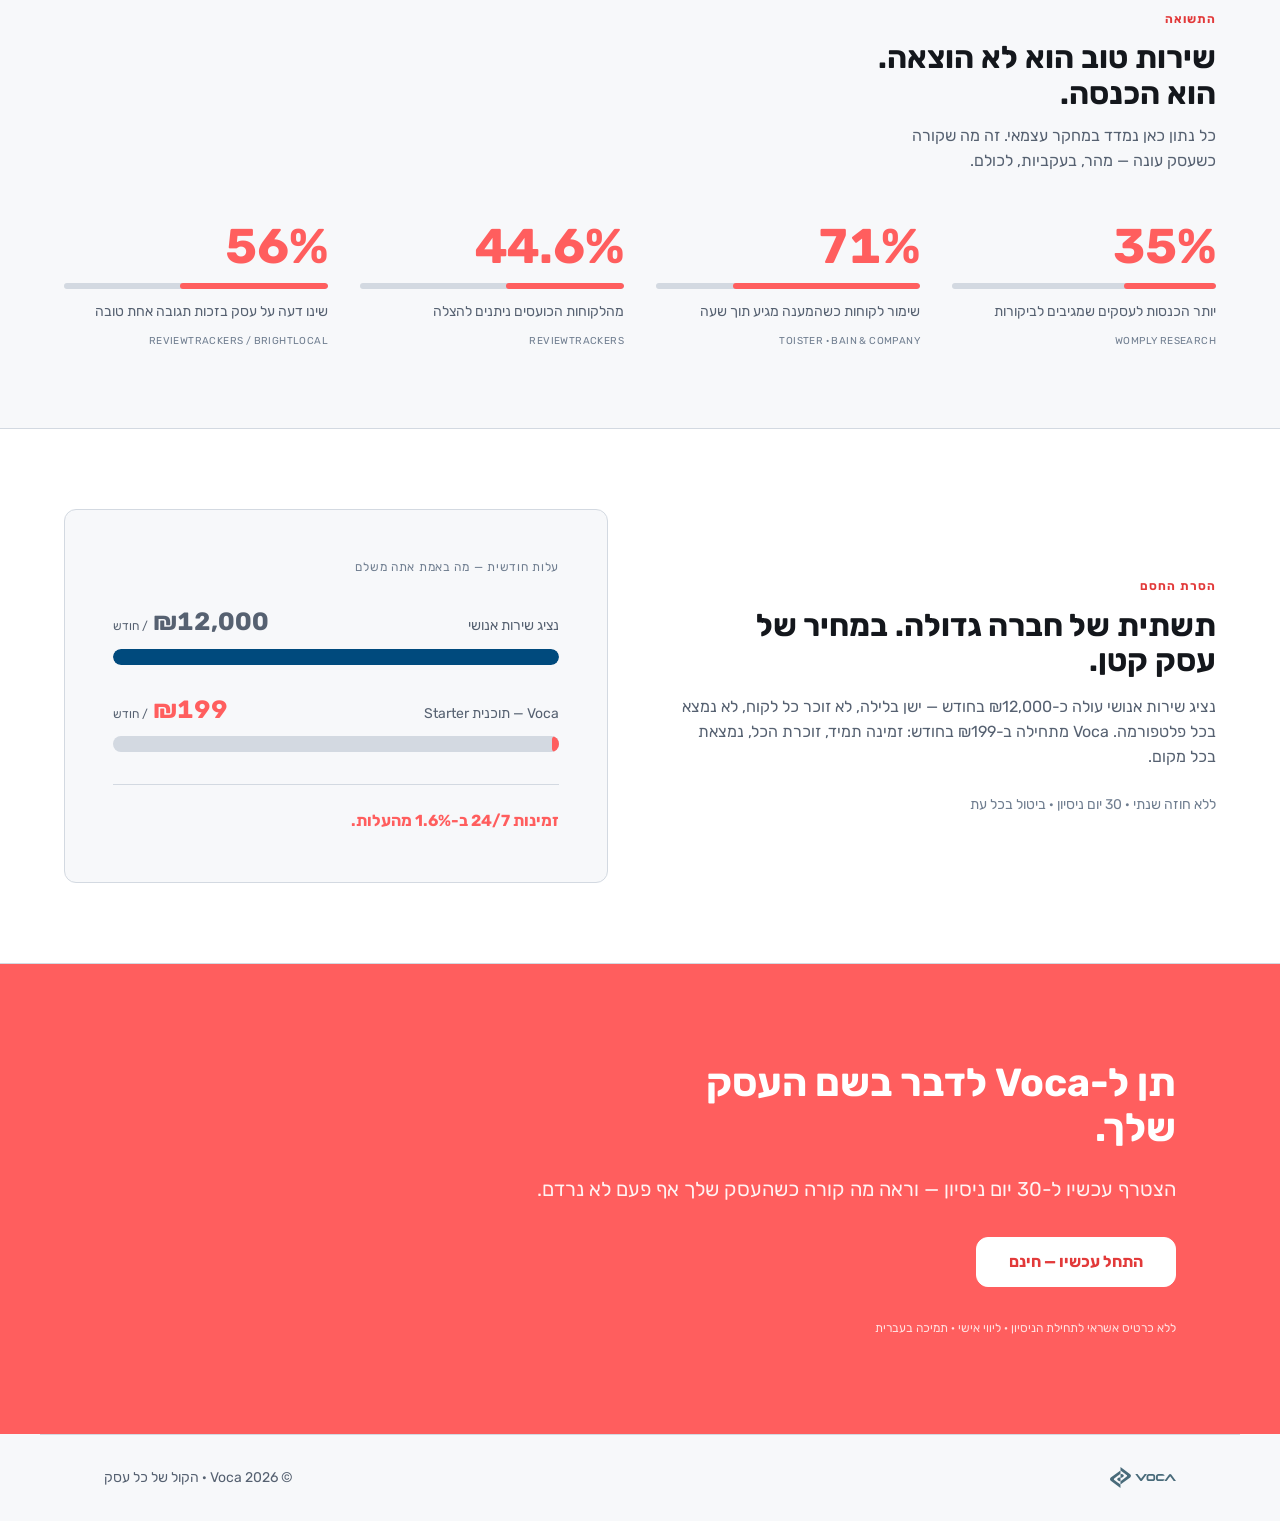
==== commit 9ee166c7: "Restyle dashboard section as a tilting 3D app window; polish intro email - Dashboard section now rea" ====
--- a/pages/landing.html
+++ b/pages/landing.html
@@ -114,22 +114,41 @@
         <p data-i18n="dashboard.body"></p>
       </div>
 
-      <div class="card dash-panel">
-        <div class="dash-head">
-          <span class="dash-head-title" data-i18n="dashboard.panelTitle"></span>
-          <span class="live"><span class="live-dot"></span><span data-i18n="dashboard.liveTag"></span></span>
-        </div>
-
-        <div class="dash-metrics" id="dashMetrics"></div>
-
-        <div class="dash-cols">
-          <div class="dash-feed">
-            <p class="card-label" data-i18n="dashboard.feedLabel"></p>
-            <div id="dashFeedItems"></div>
+      <div class="dash-stage" id="dashStage">
+        <div class="dash-window" id="dashWindow">
+          <div class="dash-chrome">
+            <span class="dash-chrome-dots"><span></span><span></span><span></span></span>
+            <span class="dash-chrome-url">app.voca-agnt.com/command</span>
           </div>
-          <div class="dash-queue">
-            <p class="card-label" data-i18n="dashboard.queueLabel"></p>
-            <div id="dashQueue"></div>
+          <div class="dash-body">
+            <aside class="dash-rail" aria-hidden="true">
+              <span class="dash-rail-icon is-active"><span class="material-symbols-outlined">dashboard</span></span>
+              <span class="dash-rail-icon"><span class="material-symbols-outlined">forum</span></span>
+              <span class="dash-rail-icon"><span class="material-symbols-outlined">reviews</span></span>
+              <span class="dash-rail-icon"><span class="material-symbols-outlined">call</span></span>
+              <span class="dash-rail-icon"><span class="material-symbols-outlined">mood</span></span>
+              <span class="dash-rail-icon"><span class="material-symbols-outlined">storefront</span></span>
+              <span class="dash-rail-icon"><span class="material-symbols-outlined">policy</span></span>
+            </aside>
+            <div class="dash-panel">
+              <div class="dash-head">
+                <span class="dash-head-title" data-i18n="dashboard.panelTitle"></span>
+                <span class="live"><span class="live-dot"></span><span data-i18n="dashboard.liveTag"></span></span>
+              </div>
+
+              <div class="dash-metrics" id="dashMetrics"></div>
+
+              <div class="dash-cols">
+                <div class="dash-feed">
+                  <p class="card-label" data-i18n="dashboard.feedLabel"></p>
+                  <div id="dashFeedItems"></div>
+                </div>
+                <div class="dash-queue">
+                  <p class="card-label" data-i18n="dashboard.queueLabel"></p>
+                  <div id="dashQueue"></div>
+                </div>
+              </div>
+            </div>
           </div>
         </div>
       </div>
--- a/pages/landing.css
+++ b/pages/landing.css
@@ -211,8 +211,30 @@
 
 /* ============================ Dashboard ============================
    KPIs + live feed + approval queue only. (The chart row was removed —
-   the hero already carries the gauge/trend story.) */
-.dash-panel { overflow: hidden; padding: 0; }
+   the hero already carries the gauge/trend story.) Presented as a
+   floating "app window" (chrome bar + decorative nav rail, echoing the
+   real product shell) that tilts toward the cursor in 3D — see the
+   dash-stage tilt handler in app.js. */
+.dash-stage { perspective: 1800px; padding: var(--space-6) 0; }
+.dash-window {
+  background: var(--bg-surface);
+  border: 1px solid var(--border-default);
+  border-radius: var(--radius-lg);
+  overflow: hidden;
+  box-shadow: 0 30px 70px -24px color-mix(in srgb, var(--navy-900) 45%, transparent);
+  transform-style: preserve-3d;
+  will-change: transform;
+}
+.dash-chrome { display: flex; align-items: center; gap: var(--space-3); padding: var(--space-3) var(--space-5); background: var(--bg-inverse); }
+.dash-chrome-dots { display: inline-flex; gap: 6px; }
+.dash-chrome-dots span { width: 9px; height: 9px; border-radius: 50%; background: color-mix(in srgb, var(--text-on-brand) 25%, transparent); display: block; }
+.dash-chrome-url { font-size: var(--text-xs); color: color-mix(in srgb, var(--text-on-brand) 55%, transparent); font-family: monospace; }
+.dash-body { display: flex; }
+.dash-rail { flex: 0 0 auto; width: 56px; background: var(--bg-inverse); display: flex; flex-direction: column; align-items: center; gap: var(--space-2); padding: var(--space-4) 0; }
+.dash-rail-icon { width: 36px; height: 36px; border-radius: var(--radius-sm); display: flex; align-items: center; justify-content: center; color: color-mix(in srgb, var(--text-on-brand) 55%, transparent); }
+.dash-rail-icon .material-symbols-outlined { font-size: 20px; }
+.dash-rail-icon.is-active { background: var(--bg-accent); color: var(--text-on-accent); }
+.dash-panel { flex: 1 1 auto; min-width: 0; overflow: hidden; padding: 0; }
 .dash-head { display: flex; align-items: center; justify-content: space-between; padding: var(--space-4) var(--space-5); background: var(--bg-page); border-bottom: 1px solid var(--border-default); }
 .dash-head-title { font-weight: 700; font-size: var(--text-sm); }
 .dash-head .live { display: inline-flex; align-items: center; gap: var(--space-2); font-size: var(--text-xs); color: var(--text-secondary); }
@@ -233,6 +255,16 @@
 .dash-reply p { margin: 0; font-size: var(--text-sm); color: var(--text-secondary); }
 @media (max-width: 820px) { .dash-cols { grid-template-columns: 1fr; } .dash-feed { border-inline-end: 0; border-bottom: 1px solid var(--border-default); } }
 
+/* Mobile: a peek, not the full desktop screen — drop the rail + tilt + queue column */
+@media (max-width: 767px) {
+  .dash-stage { perspective: none; padding: var(--space-4) 0; }
+  .dash-window { transform: none !important; box-shadow: 0 16px 32px -16px color-mix(in srgb, var(--navy-900) 35%, transparent); }
+  .dash-rail { display: none; }
+  .dash-chrome-url { display: none; }
+  .dash-queue { display: none; }
+  .dash-feed { border-inline-end: 0; }
+}
+
 /* ============================ Capabilities ============================ */
 .feature-grid {
   display: grid;
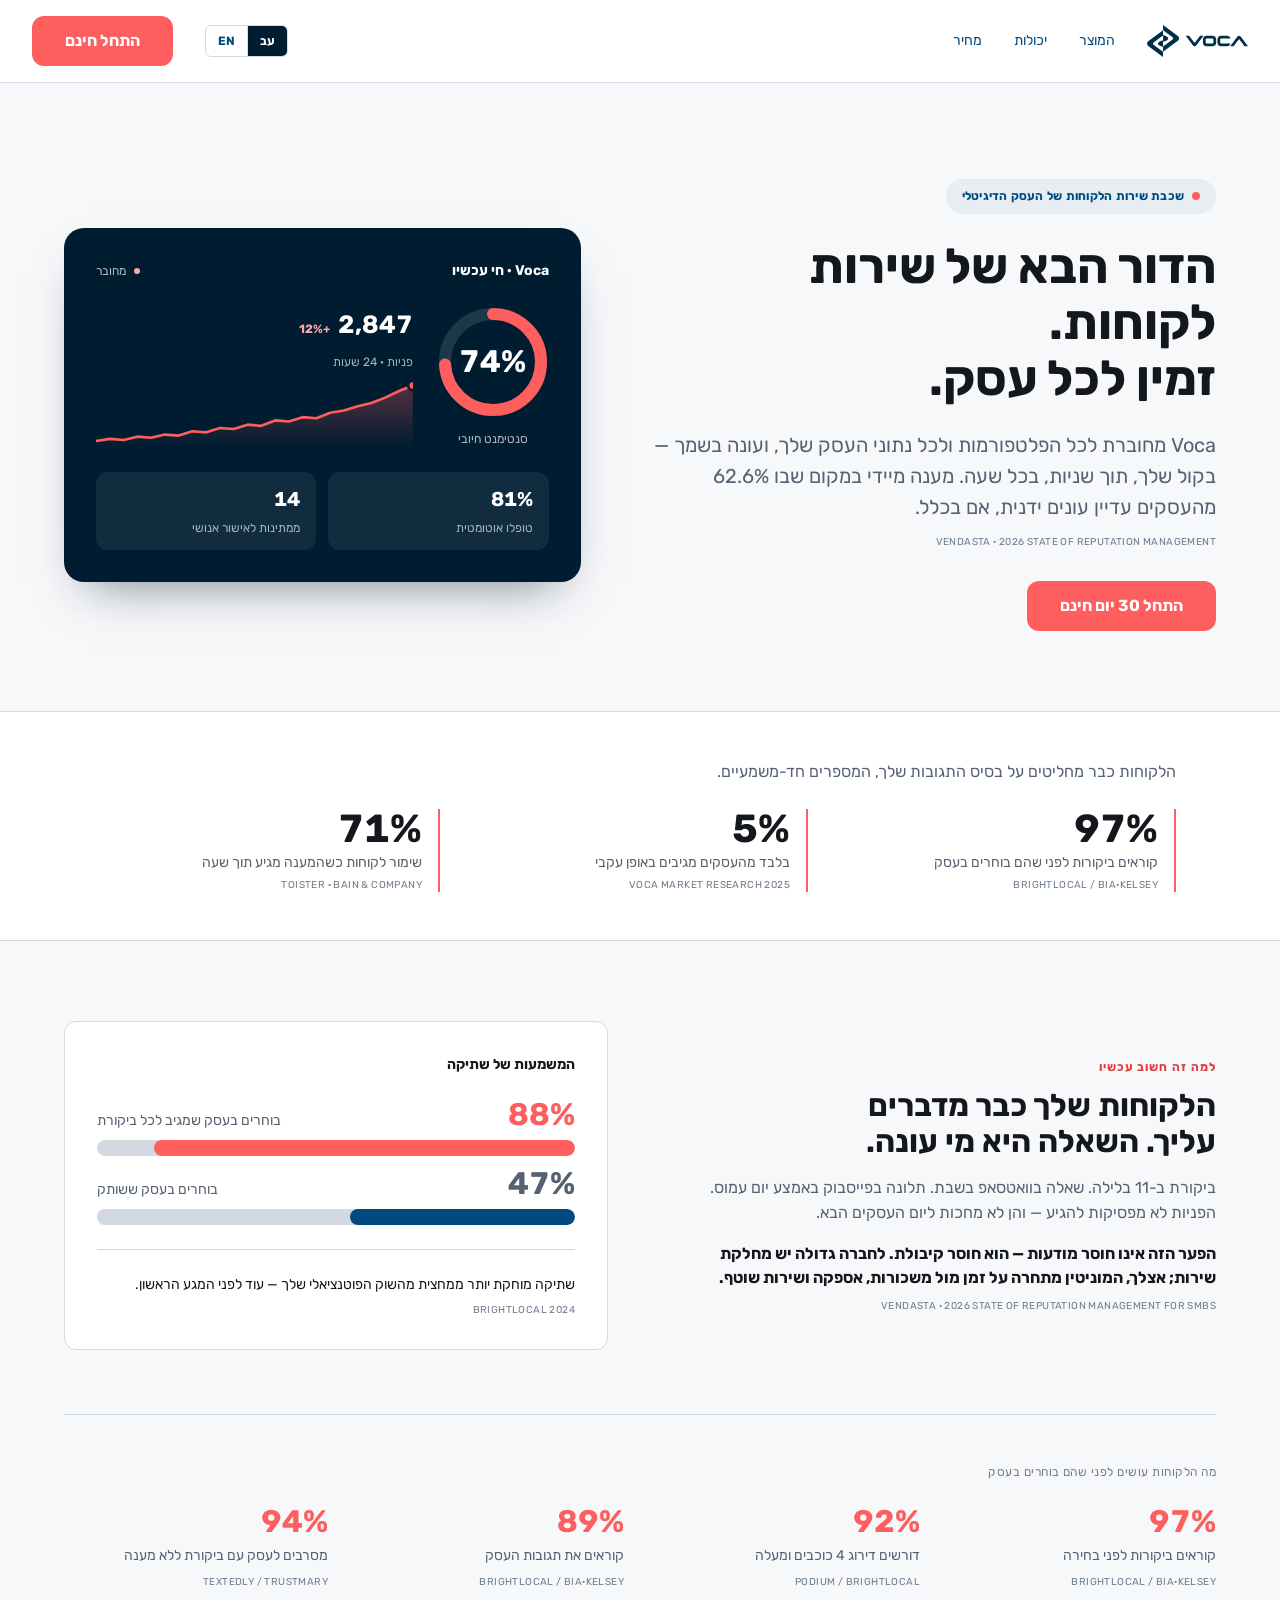
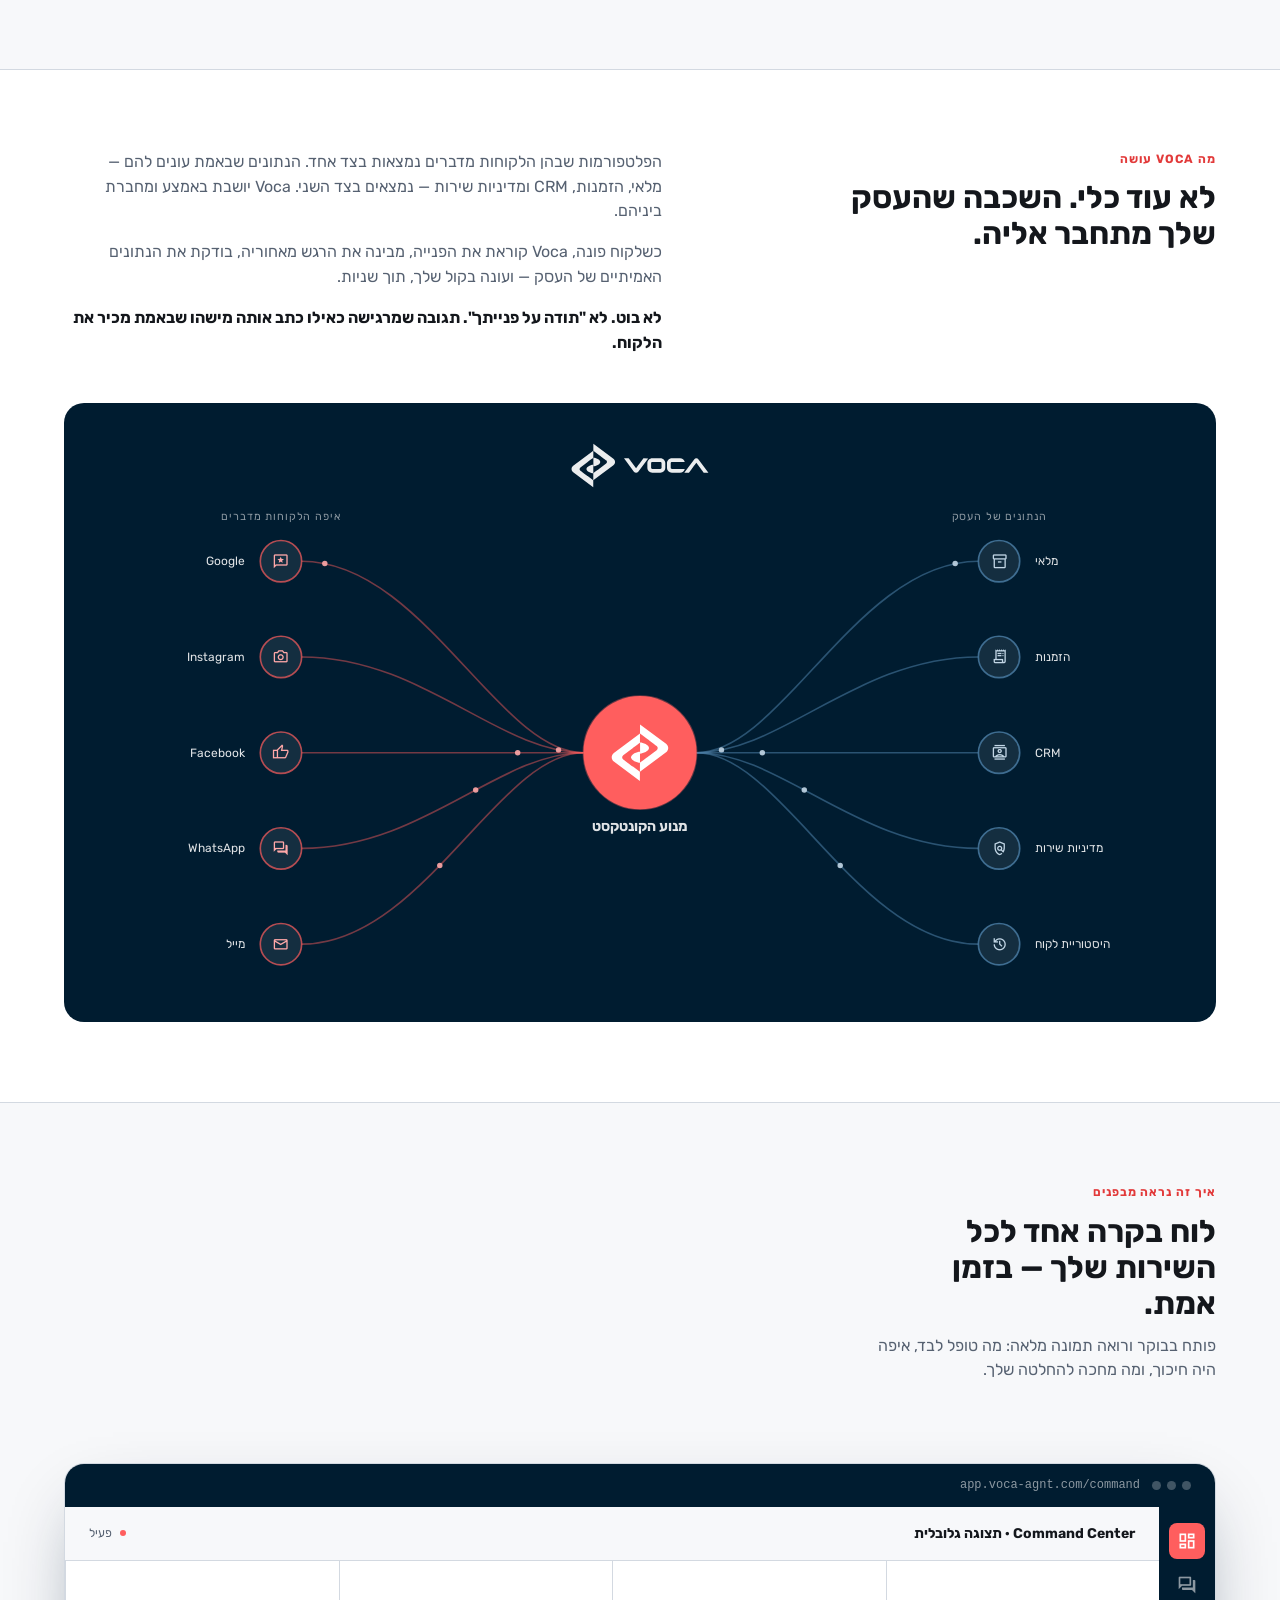
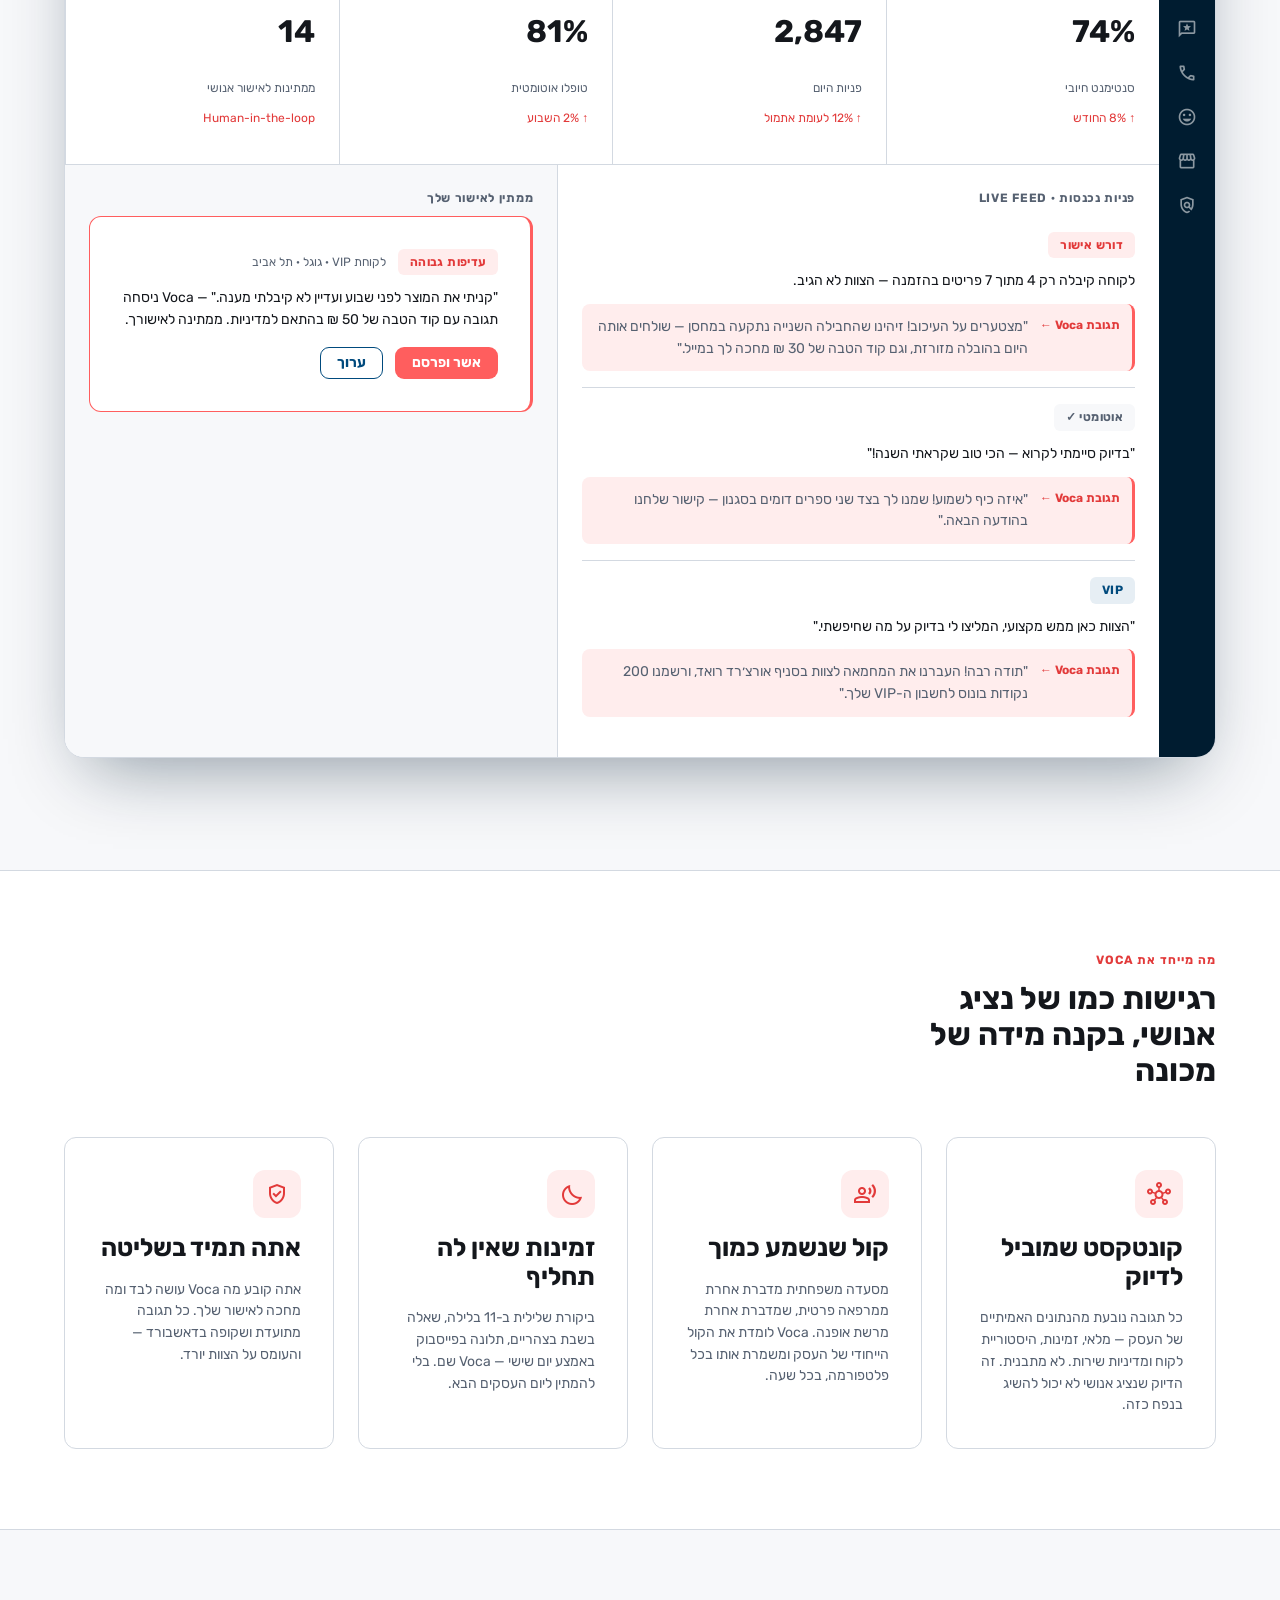
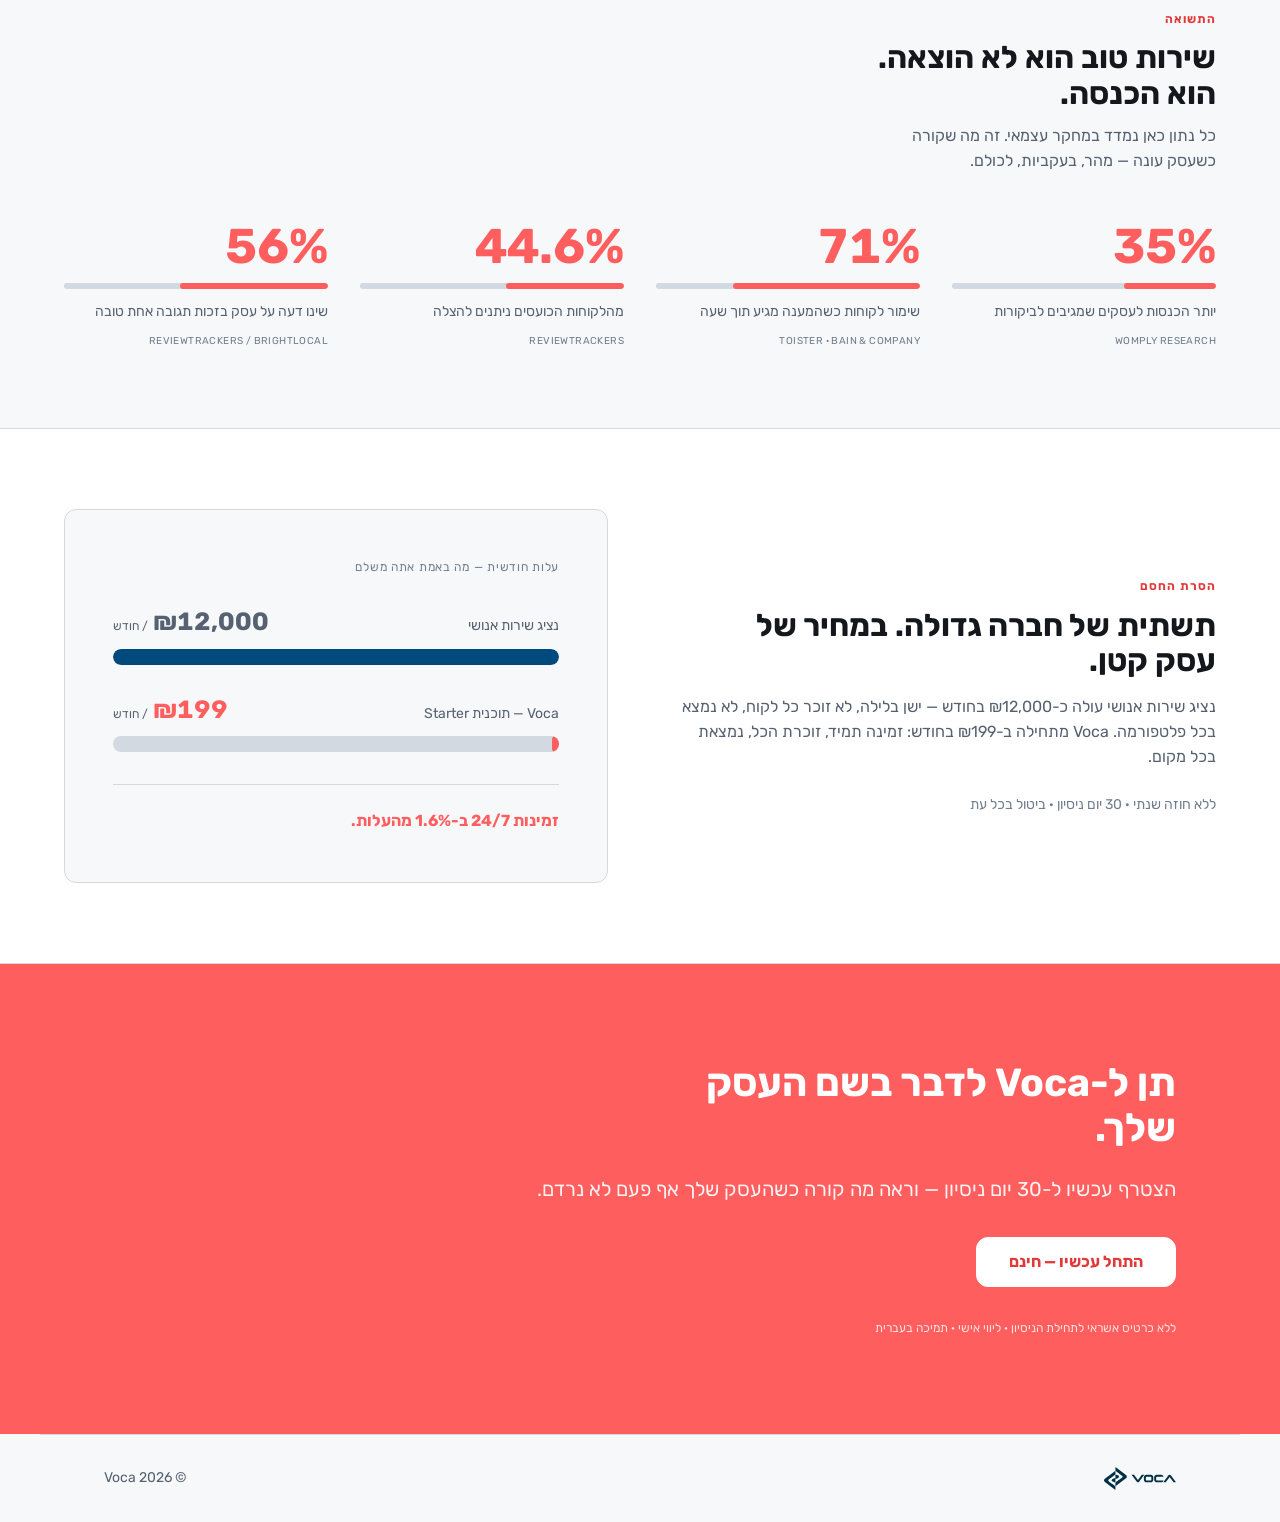
==== commit b58e2d81: "Add GoatCounter visit tracking Privacy-friendly, cookie-free analytics — no consent banner needed. C" ====
--- a/pages/landing.html
+++ b/pages/landing.html
@@ -17,6 +17,8 @@
 <link rel="stylesheet" href="../components/nav.css">
 <link rel="stylesheet" href="../components/charts.css">
 <link rel="stylesheet" href="landing.css">
+<script data-goatcounter="https://natan.goatcounter.com/count"
+        async src="//gc.zgo.at/count.js"></script>
 </head>
 <body>
 <!-- Voca landing — built on voca-design-system tokens + charts -->
--- a/pages/landing.css
+++ b/pages/landing.css
@@ -318,7 +318,7 @@
 
 /* ============================ Footer ============================ */
 .site-footer { padding: var(--space-6) clamp(var(--space-5), 5vw, var(--space-8)); display: flex; align-items: center; gap: var(--space-4); flex-wrap: wrap; border-top: 1px solid var(--border-default); max-width: var(--container-max); margin: 0 auto; }
-.site-footer img { height: 21px; opacity: 0.7; } /* +15% over the original 18px */
+.site-footer img { height: 23px; opacity: 1; } /* +10% over 21px, full opacity for stronger contrast */
 .site-footer span { font-size: var(--text-sm); color: var(--text-secondary); margin-inline-start: auto; }
 
 /* ============================ Modal ============================ */
